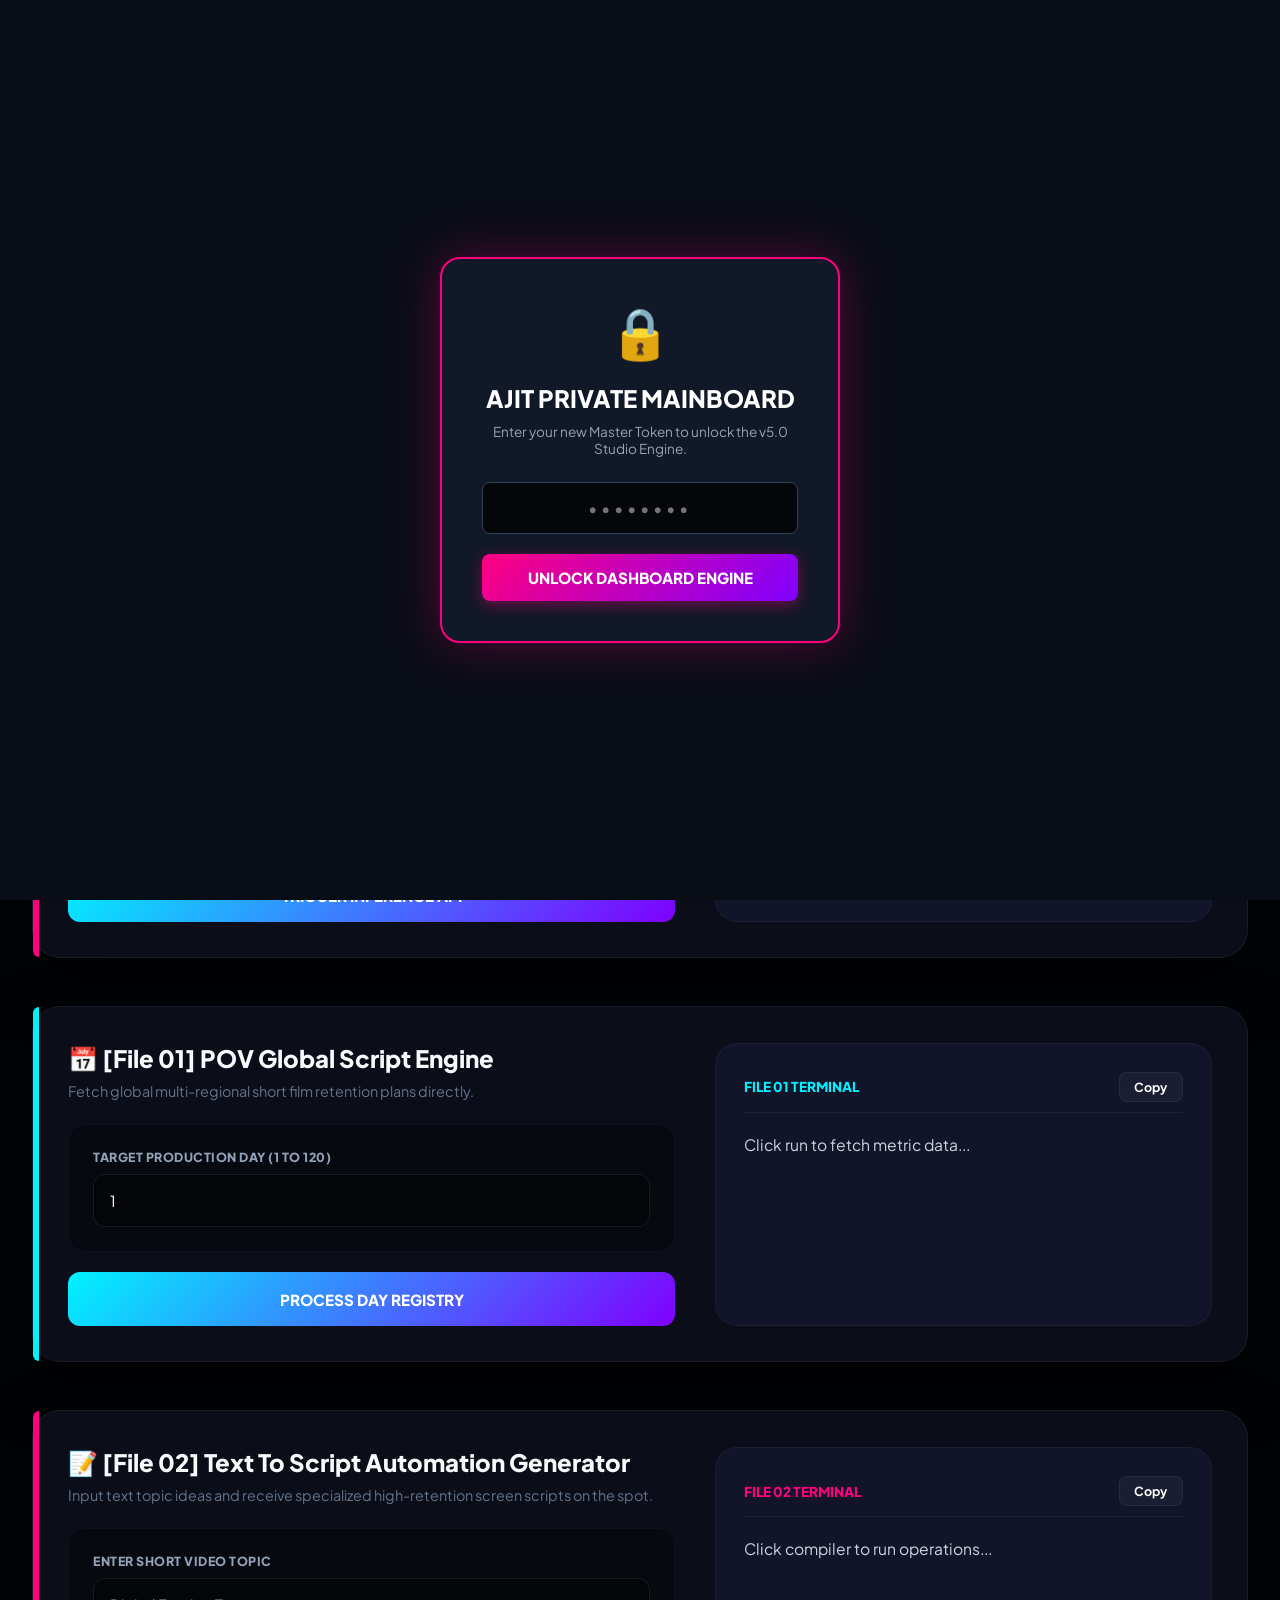
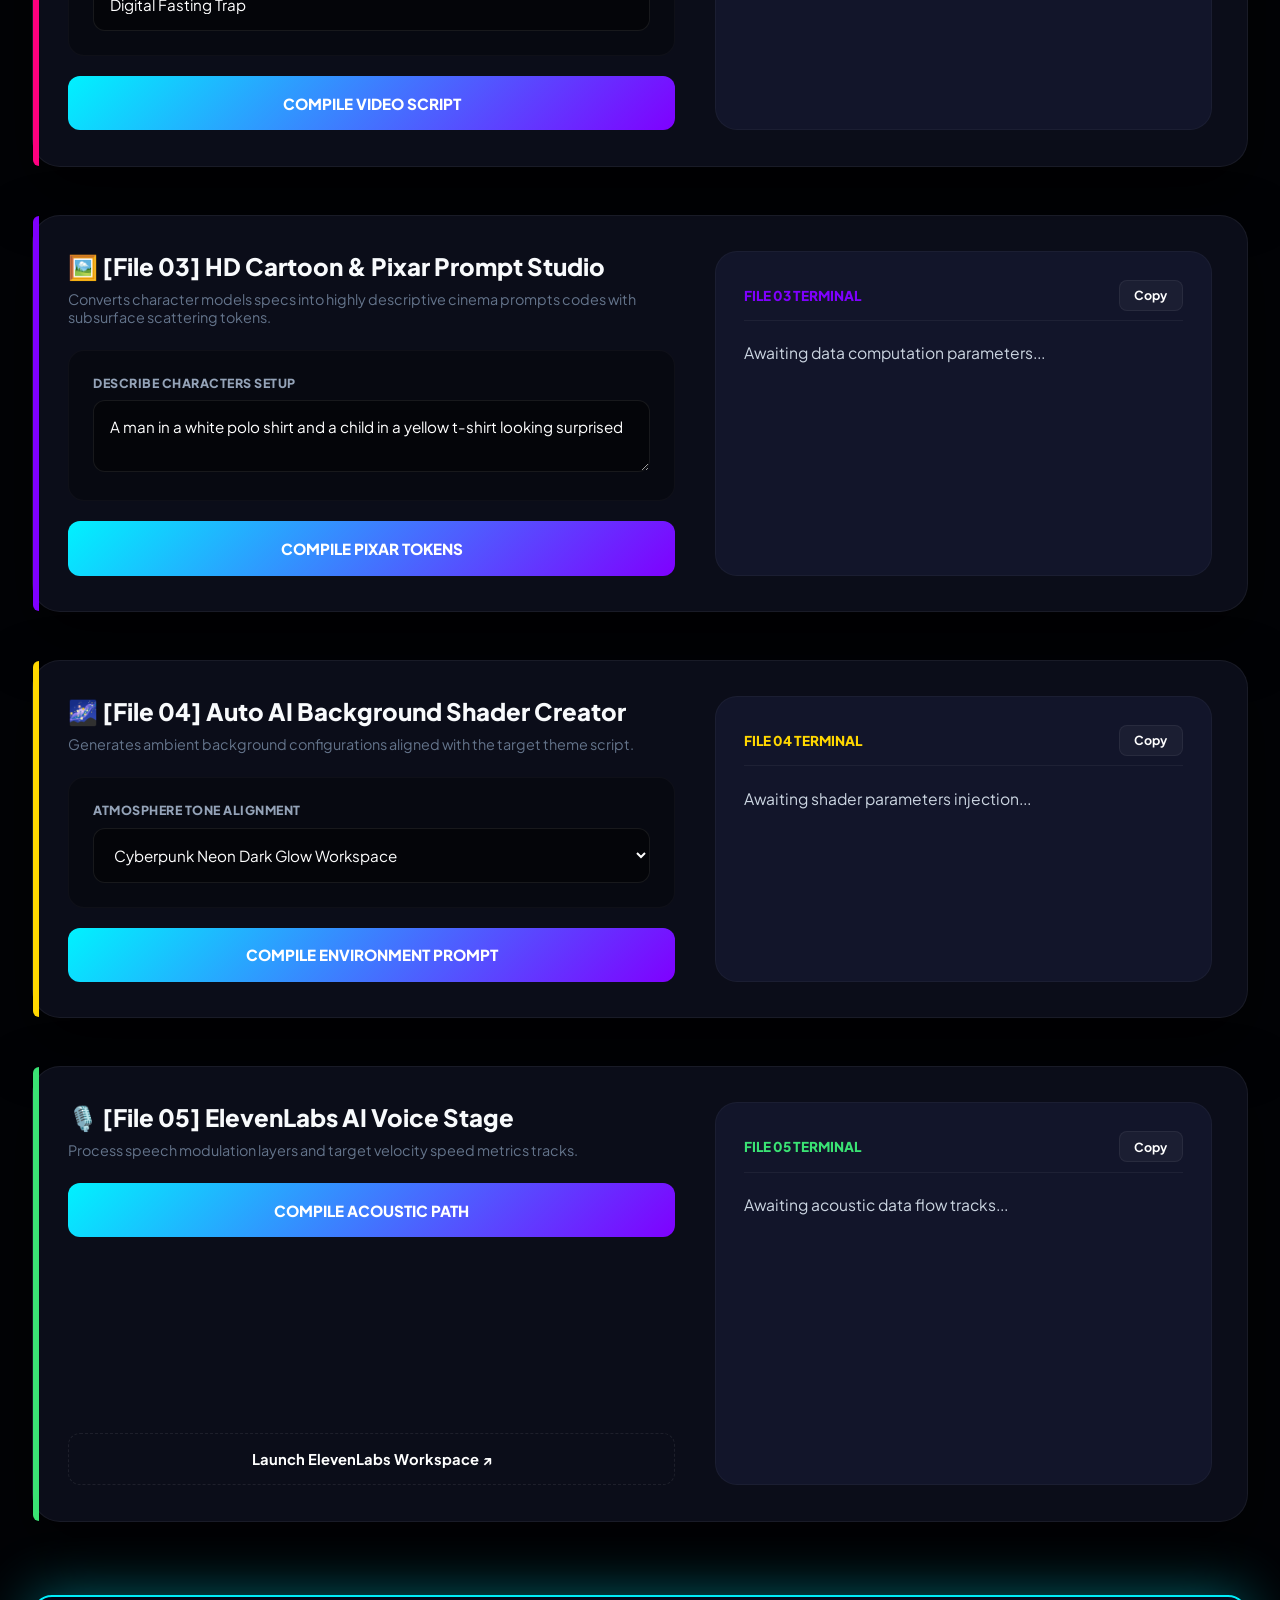
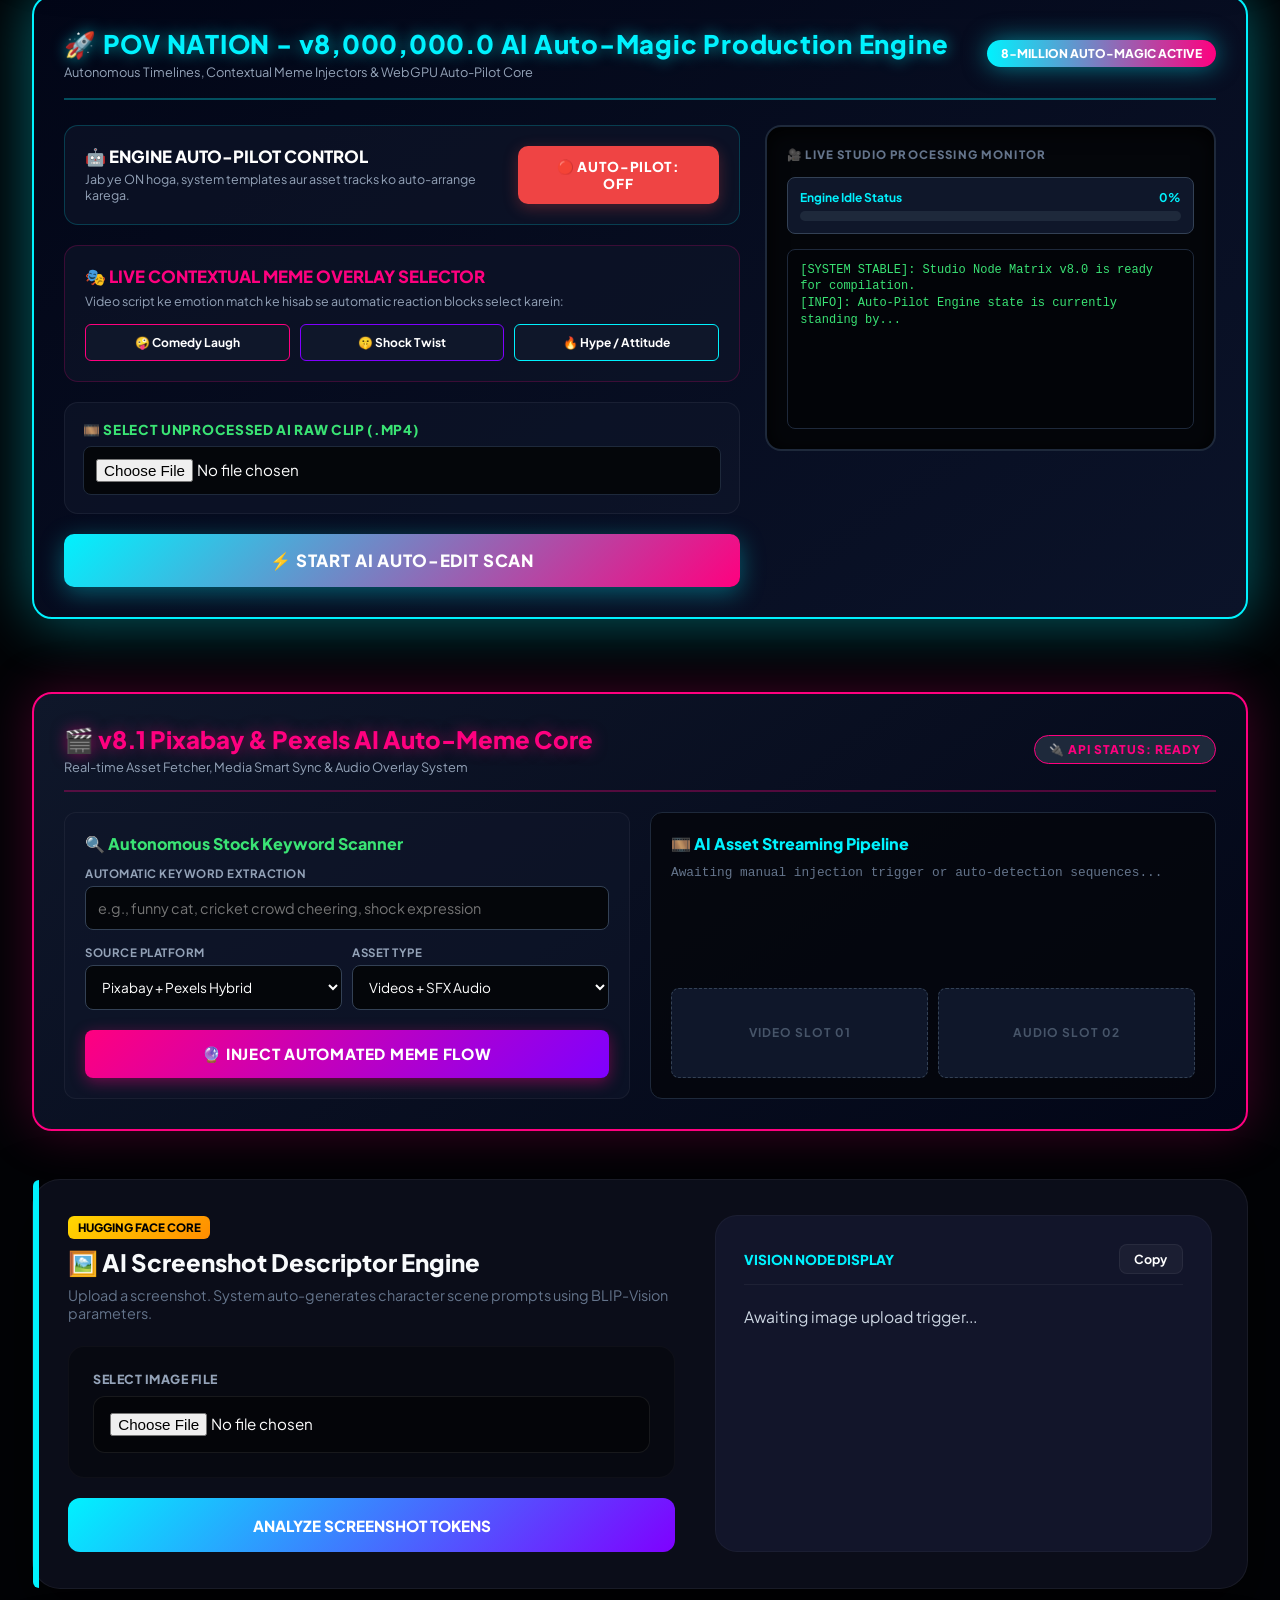
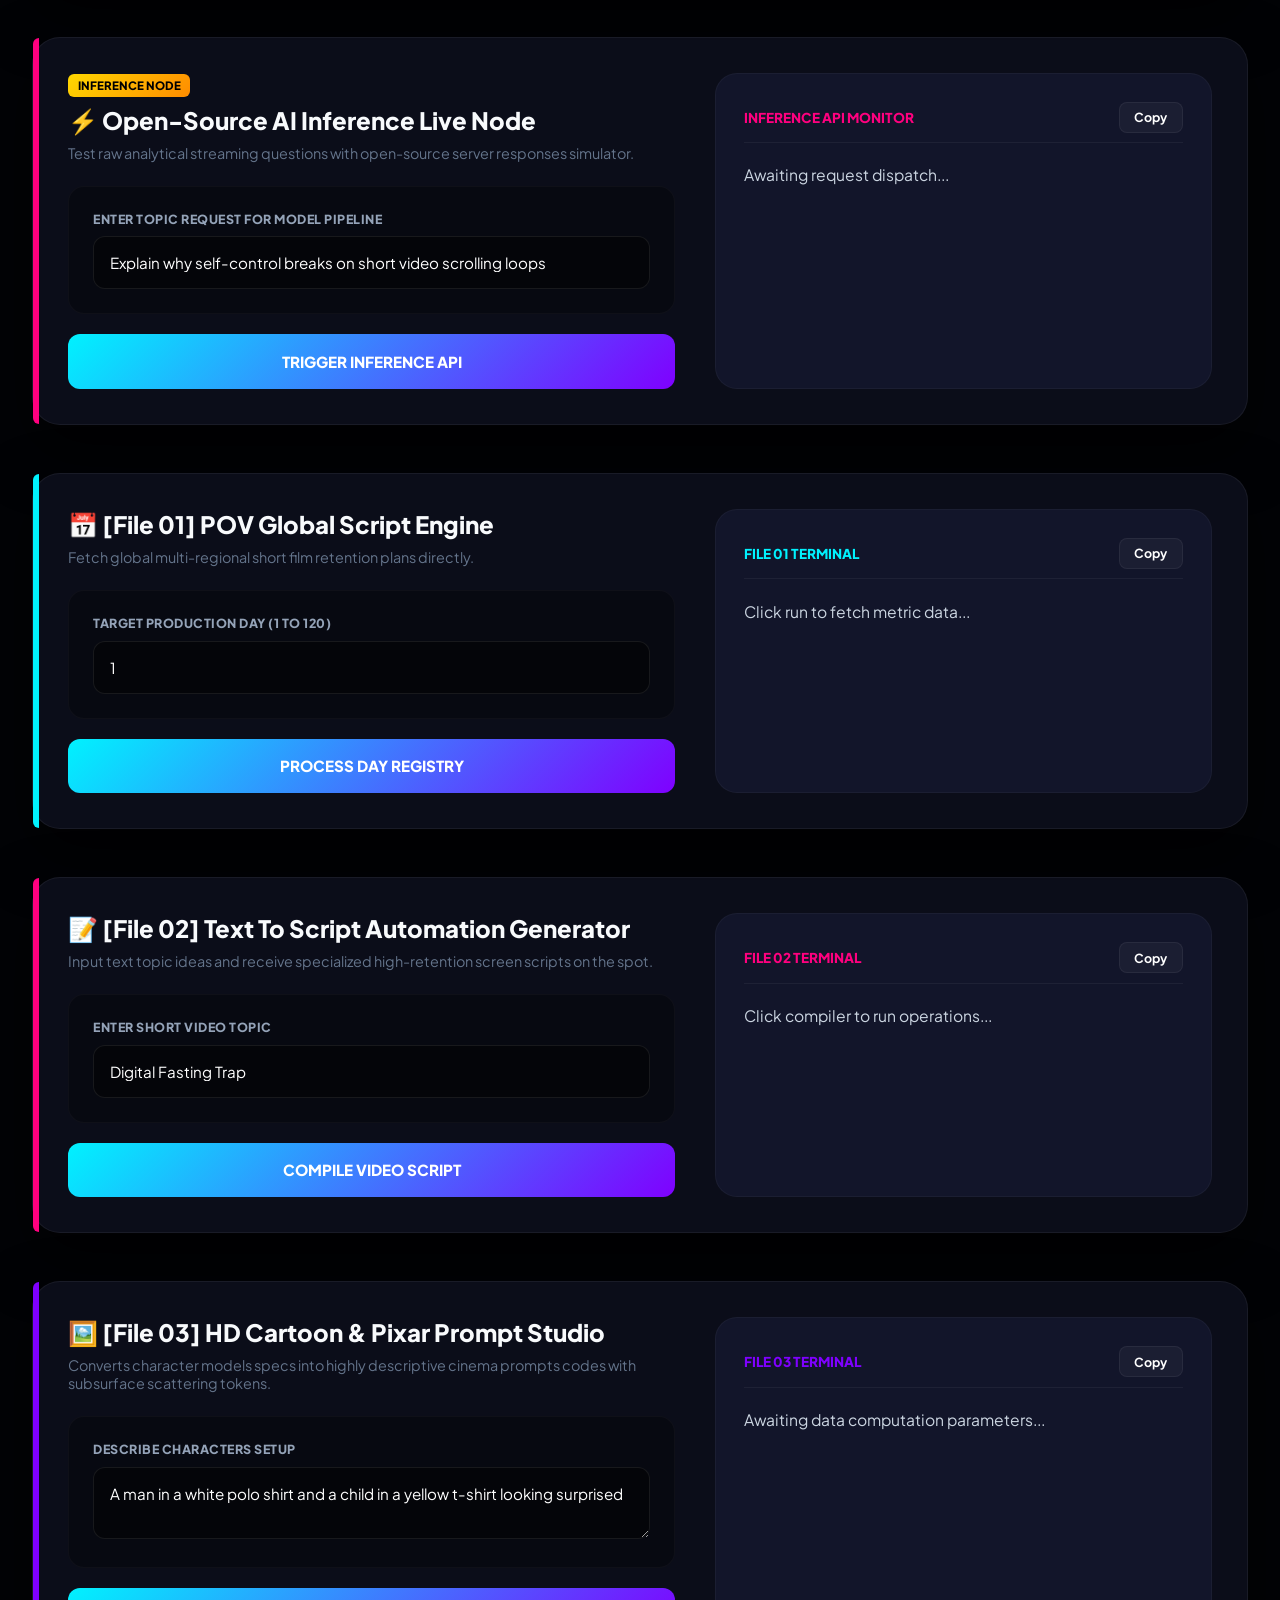
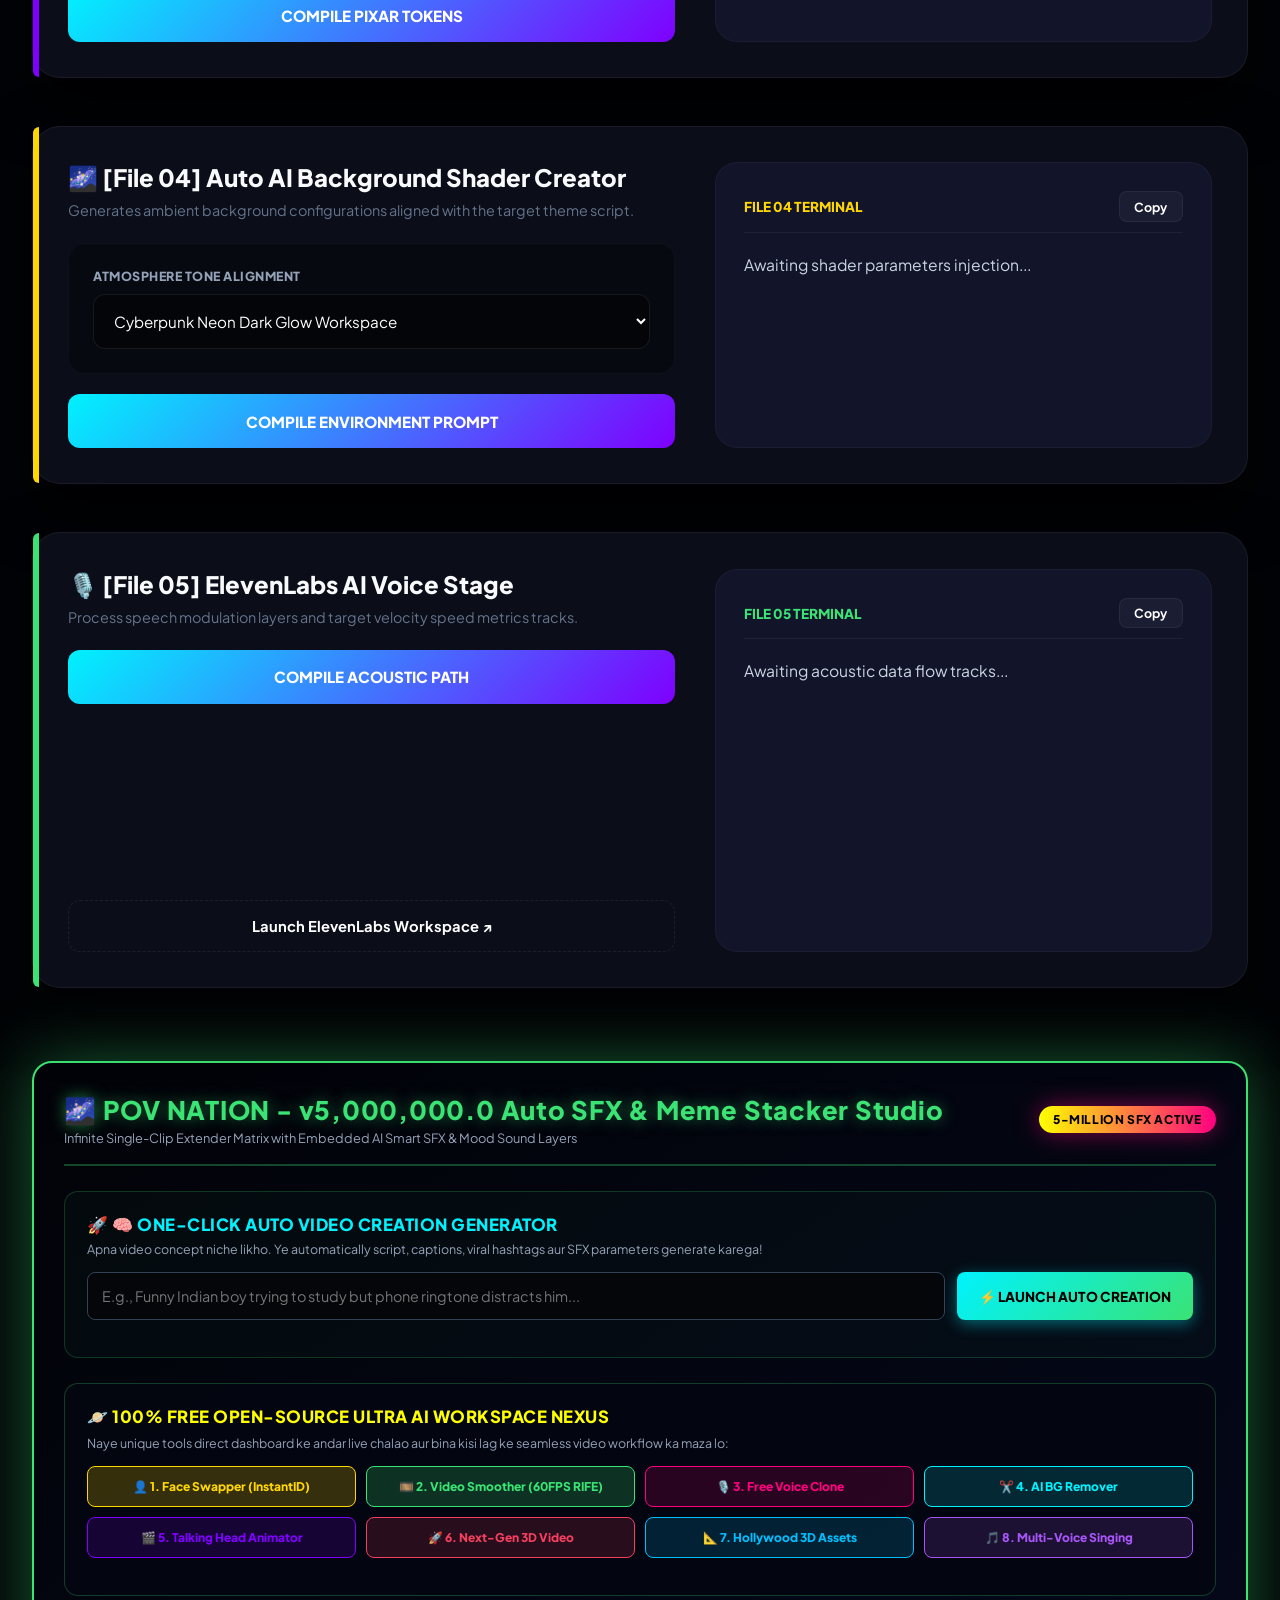
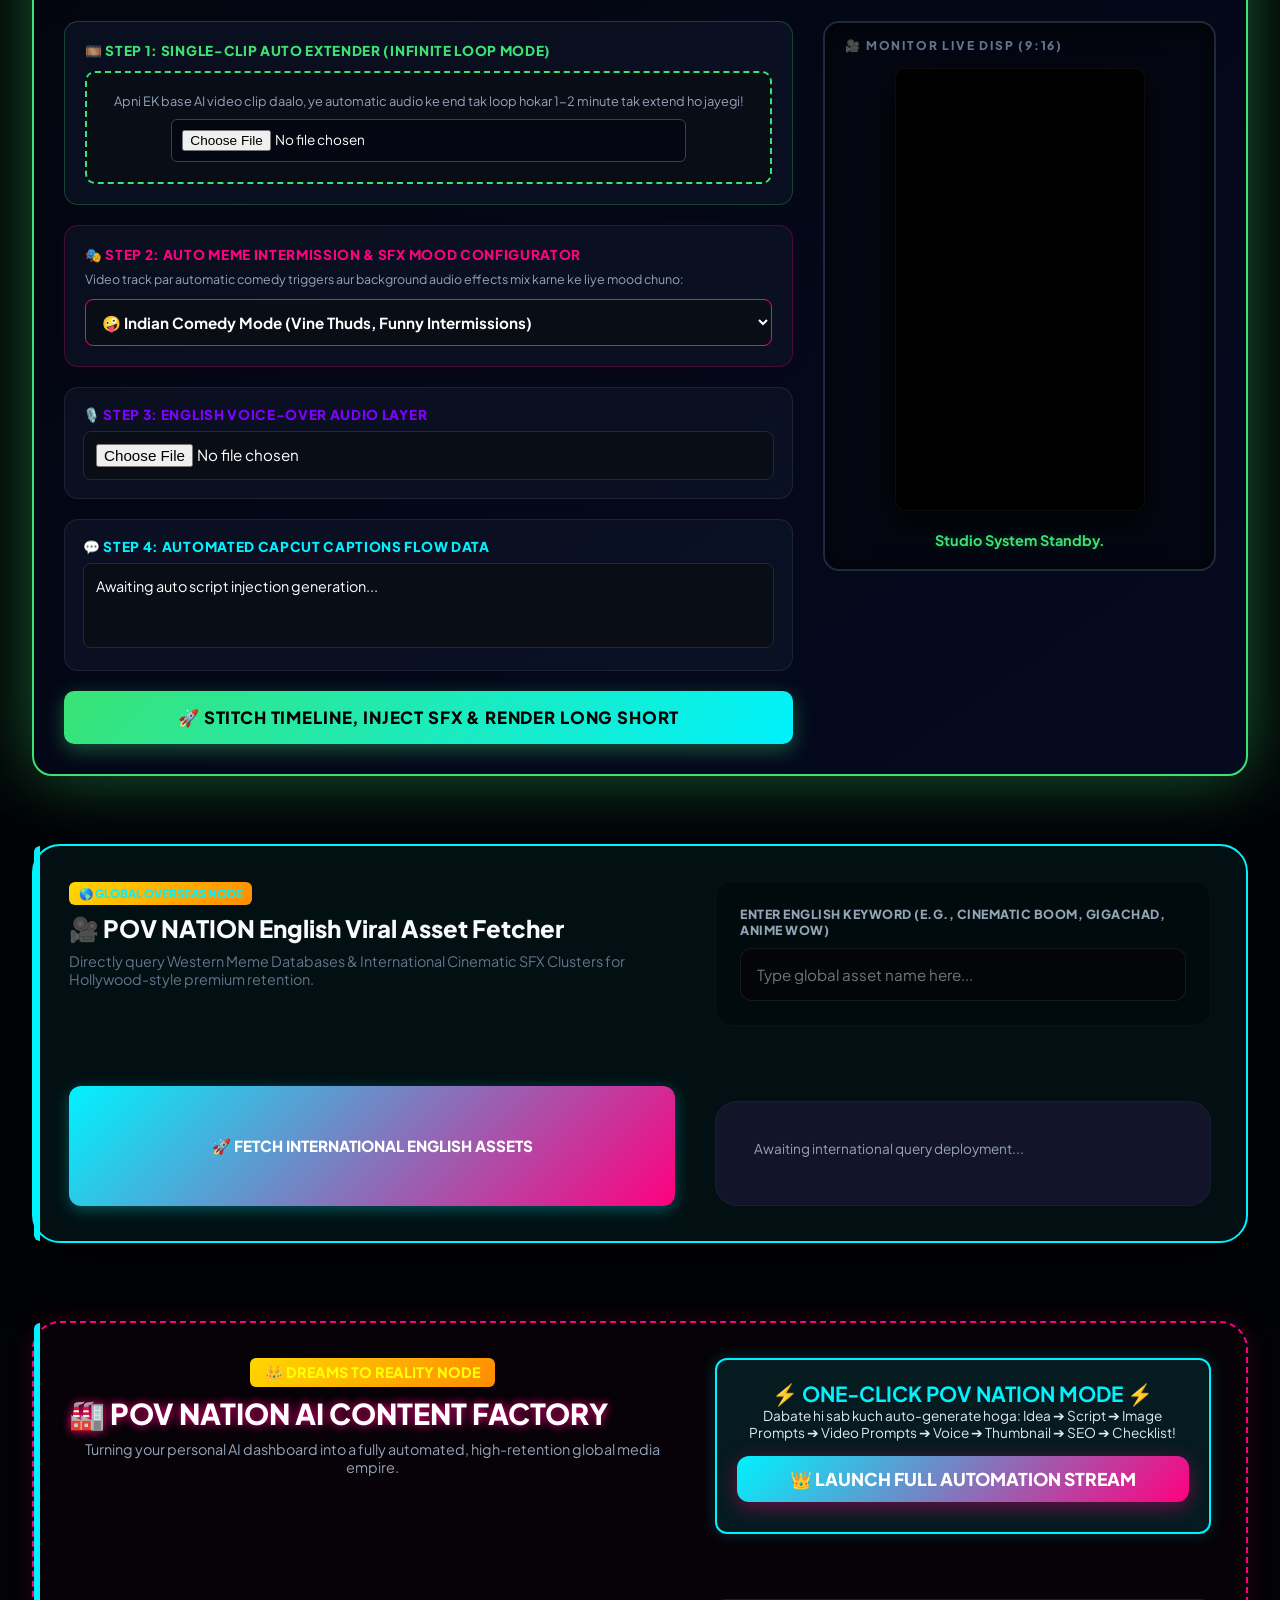
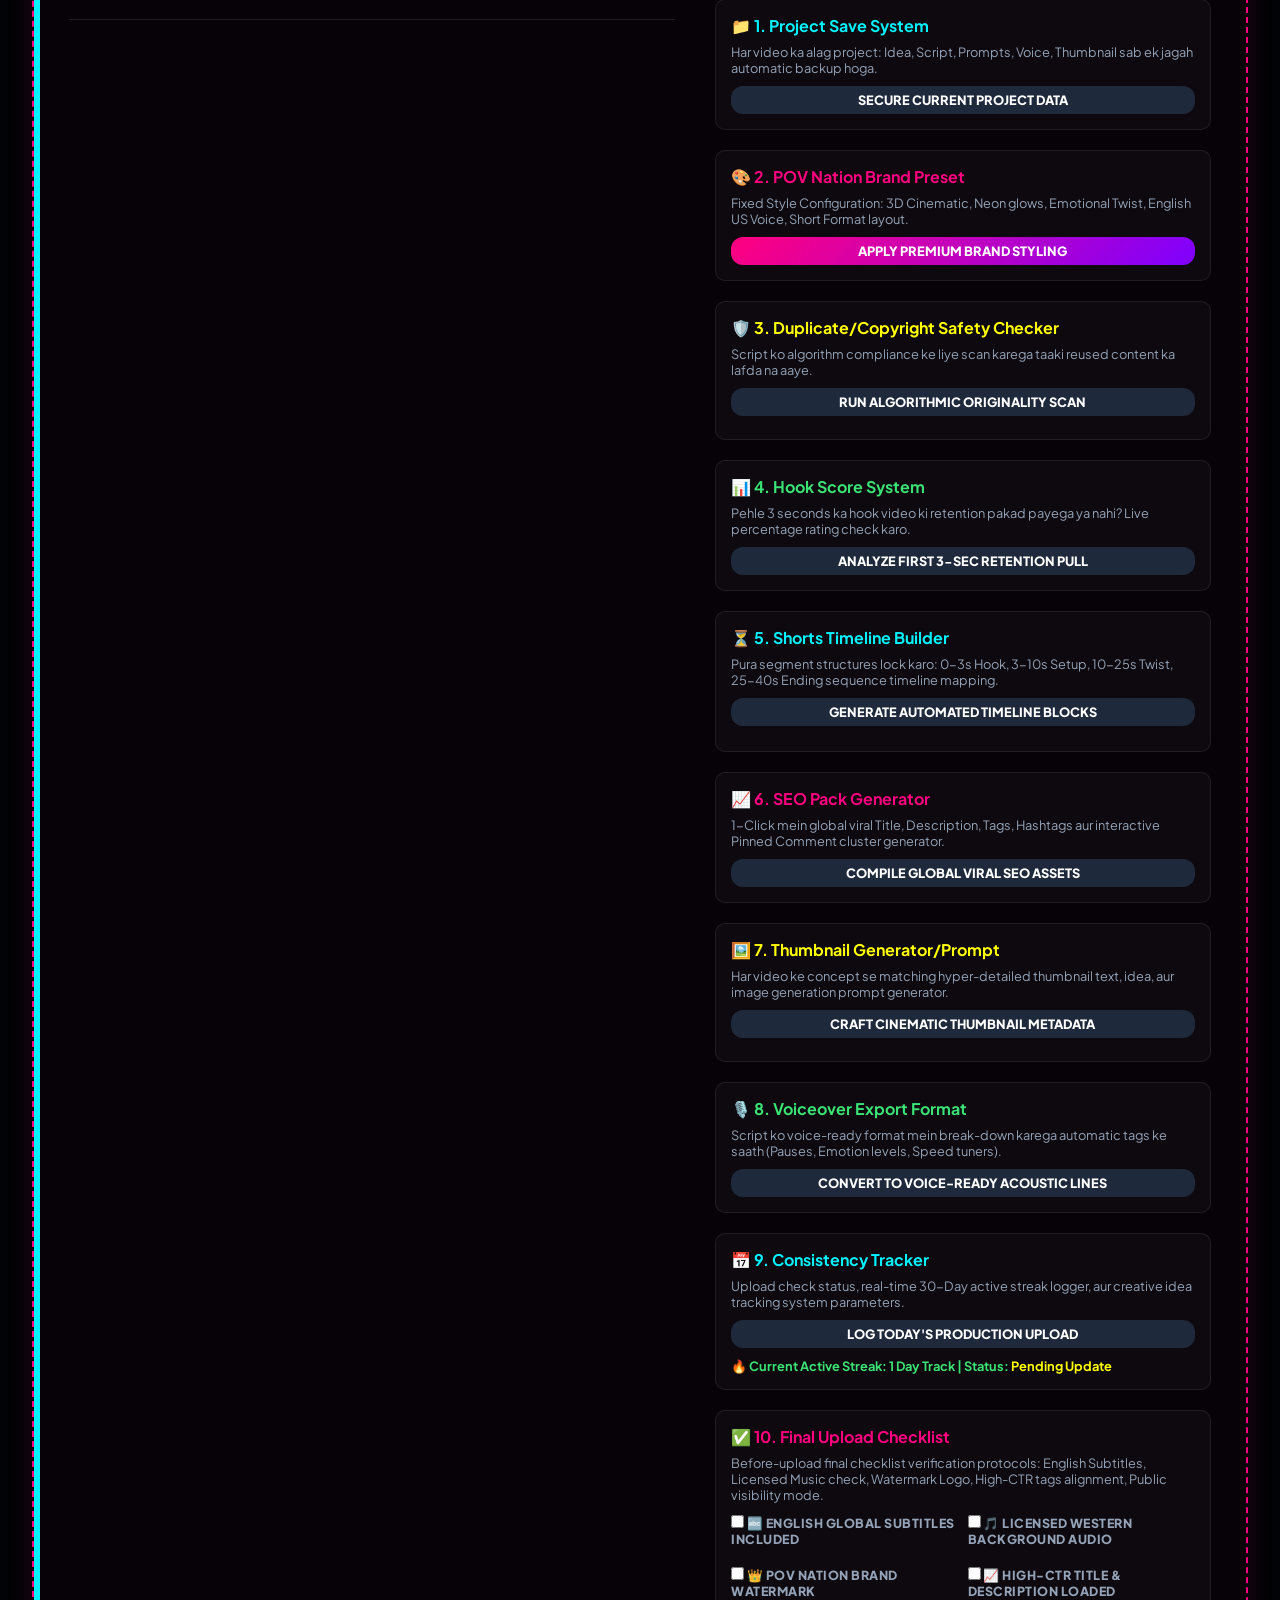
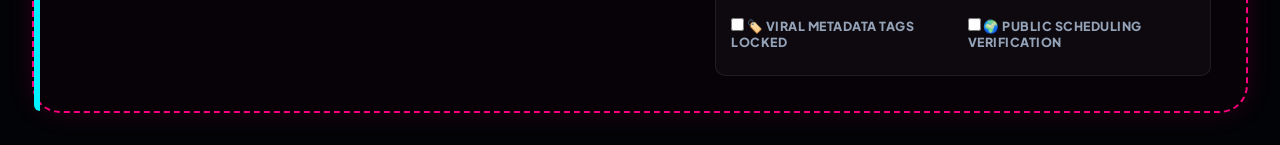
==== ai_dashboard.html @ 6a7fe92e "Update ai_dashboard.html" ====
<!DOCTYPE html>
<html lang="en">
<head>
    <meta charset="UTF-8">
    <meta name="viewport" content="width=device-width, initial-scale=1.0">
    <title>AJIT PRODUCTION KING v80000.0 - Secure Stream Grid</title>
    <link href="https://fonts.googleapis.com/css2?family=Plus+Jakarta+Sans:wght@400;500;600;700;800&display=swap" rel="stylesheet">
    <style>
        :root {
            --bg-master: #020306;
            --panel-bg: #0b0d19;
            --card-inner: #12152a;
            --neon-blue: #00f2fe;
            --neon-pink: #ff007f;
            --neon-purple: #7f00ff;
            --neon-gold: #ffd700;
            --neon-green: #3ae374;
            --text-light: #f8fafc;
            --text-dark: #64748b;
        }

        * { margin: 0; padding: 0; box-sizing: border-box; font-family: 'Plus Jakarta Sans', sans-serif; }
        body { background-color: var(--bg-master); color: var(--text-light); min-height: 100vh; display: flex; flex-direction: column; overflow-x: hidden; }

        /* 🔒 SECURE LOCK SCREEN GATEKEEPER OVERLAY */
        #studio-gatekeeper-lock {
            position: fixed; top: 0; left: 0; width: 100vw; height: 100vh;
            background: radial-gradient(circle at center, #0b0d19, #020306);
            z-index: 99999; display: flex; flex-direction: column; align-items: center; justify-content: center;
        }
        .lock-container {
            background: rgba(14, 17, 36, 0.7); border: 2px solid var(--neon-pink);
            padding: 3rem; border-radius: 28px; width: 90%; max-width: 450px;
            text-align: center; backdrop-filter: blur(20px); box-shadow: 0 0 50px rgba(255, 0, 127, 0.2);
        }
        .lock-icon { font-size: 3.5rem; margin-bottom: 1rem; animation: pulse 1.5s infinite alternate; }
        @keyframes pulse { from { transform: scale(1); opacity: 0.8; } to { transform: scale(1.08); opacity: 1; } }
        
        /* HEADER */
        .master-header { height: 80px; background-color: var(--panel-bg); border-bottom: 2px solid rgba(255,255,255,0.05); display: flex; align-items: center; justify-content: space-between; padding: 0 2rem; position: sticky; top: 0; z-index: 100; }
        .master-header h1 { font-size: 1.4rem; font-weight: 800; background: linear-gradient(135deg, #fff, var(--neon-blue)); -webkit-background-clip: text; -webkit-text-fill-color: transparent; }
        .live-status { font-size: 0.8rem; font-weight: 800; text-transform: uppercase; padding: 0.5rem 1rem; background: rgba(0, 242, 254, 0.1); border: 1px solid var(--neon-blue); border-radius: 20px; color: var(--neon-blue); }

        /* MAIN APPS LIST CONTAINER */
        .apps-grid-container { padding: 2rem; display: flex; flex-direction: column; gap: 3rem; max-width: 1400px; margin: 0 auto; width: 100%; }
        
        /* STANDALONE CARD STYLE */
        .independent-file-card { background-color: var(--panel-bg); border: 1px solid rgba(255,255,255,0.06); border-radius: 28px; padding: 2.2rem; box-shadow: 0 25px 60px rgba(0,0,0,0.6); display: grid; grid-template-columns: 1.1fr 0.9fr; gap: 2.5rem; position: relative; }
        .independent-file-card::before { content: ''; position: absolute; top: 0; left: 0; width: 6px; height: 100%; border-radius: 28px 0 0 28px; }
        
        /* COLOR CODING */
        .f-hf::before, .f-1::before, .f-6::before, .f-11::before, .f-16::before { background-color: var(--neon-blue); }
        .f-hf2::before, .f-2::before, .f-7::before, .f-12::before, .f-17::before { background-color: var(--neon-pink); }
        .f-3::before, .f-8::before, .f-13::before { background-color: var(--neon-purple); }
        .f-4::before, .f-9::before, .f-14::before { background-color: var(--neon-gold); }
        .f-5::before, .f-10::before, .f-15::before { background-color: var(--neon-green); }

        .app-title-block h2 { font-size: 1.5rem; font-weight: 800; margin-bottom: 0.5rem; display: flex; align-items: center; gap: 0.75rem; }
        .app-title-block p { color: #64748b; font-size: 0.9rem; margin-bottom: 1.5rem; }

        .input-box-wrapper { background: rgba(0,0,0,0.3); border: 1px solid rgba(255,255,255,0.03); border-radius: 16px; padding: 1.5rem; margin-bottom: 1.25rem; }
        label { display: block; font-size: 0.78rem; font-weight: 800; text-transform: uppercase; color: #94a3b8; margin-bottom: 0.6rem; letter-spacing: 0.5px; }
        input[type="text"], select, textarea, input[type="number"], input[type="file"], input[type="password"] { width: 100%; background-color: #040509; border: 1px solid rgba(255,255,255,0.08); border-radius: 12px; padding: 1rem; color: #fff; font-size: 0.95rem; }
        
        .action-btn-trigger { width: 100%; padding: 1.1rem; border: none; border-radius: 12px; color: white; font-weight: 800; font-size: 0.95rem; cursor: pointer; text-transform: uppercase; transition: all 0.2s; background: linear-gradient(135deg, var(--neon-blue), var(--neon-purple)); }
        .action-btn-trigger:hover { transform: translateY(-3px); box-shadow: 0 10px 25px rgba(0,242,254,0.3); }

        /* OUTPUT PANELS */
        .app-monitor-panel { background-color: var(--card-inner); border: 1px solid rgba(255,255,255,0.04); border-radius: 22px; padding: 1.75rem; display: flex; flex-direction: column; }
        .monitor-panel-head { display: flex; justify-content: space-between; align-items: center; margin-bottom: 1.2rem; padding-bottom: 0.6rem; border-bottom: 1px solid rgba(255,255,255,0.05); font-size: 0.85rem; font-weight: 800; text-transform: uppercase; }
        .display-screen-canvas { font-size: 0.98rem; line-height: 1.65; color: #cbd5e1; white-space: pre-wrap; flex: 1; overflow-y: auto; max-height: 280px; }
        
        .copy-btn-pill { background: rgba(255,255,255,0.04); border: 1px solid rgba(255,255,255,0.06); color: #fff; padding: 0.4rem 0.9rem; border-radius: 8px; font-size: 0.78rem; font-weight: 700; cursor: pointer; }
        .copy-btn-pill:hover { background: #fff; color: black; }
        .router-link-tag { display: inline-block; text-align: center; margin-top: 12.25rem; padding: 1rem; border: 1px dashed rgba(255,255,255,0.08); border-radius: 12px; color: #fff; text-decoration: none; font-size: 0.92rem; font-weight: 700; width: 100%; }
        .router-link-tag:hover { background: rgba(255,255,255,0.04); border-color: #fff; }
        .hf-badge { font-size: 0.72rem; font-weight: 800; background: linear-gradient(135deg, #ffd700, #ff8c00); color: #000; padding: 0.25rem 0.6rem; border-radius: 6px; text-transform: uppercase; display: inline-block; margin-bottom: 0.5rem; }
    </style>
</head>
<body>

    <!-- 🔒 LIVE LOCK FRAME (Ghar Ka Tala) v5.0 Master Password Active -->
<div id="studio-gatekeeper-lock" style="position: fixed; top: 0; left: 0; width: 100%; height: 100%; background: #090d16; z-index: 999999; display: flex; justify-content: center; align-items: center; font-family: 'Plus Jakarta Sans', sans-serif;">
    <div style="background: #111827; padding: 40px; border-radius: 20px; border: 2px solid #ff007f; box-shadow: 0 0 50px rgba(255, 0, 127, 0.3); text-align: center; max-width: 400px; width: 90%;">
        <div style="font-size: 50px; margin-bottom: 20px;">🔒</div>
        <h2 style="color: #fff; margin: 0 0 10px 0; font-size: 1.5rem; font-weight: 800;">AJIT PRIVATE MAINBOARD</h2>
        <p style="color: #94a3b8; font-size: 0.85rem; margin-bottom: 25px;">Enter your new Master Token to unlock the v5.0 Studio Engine.</p>
        
        <input type="password" id="gatekeeper-pass-field" placeholder="••••••••" style="width: 100%; background: #04060a; padding: 14px; border-radius: 8px; border: 1px solid #334155; color: #fff; text-align: center; font-size: 1.1rem; letter-spacing: 4px; margin-bottom: 20px; box-sizing: border-box;">
        
        <button onclick="verifyStudioPassword()" style="width: 100%; background: linear-gradient(135deg, #ff007f 0%, #7f00ff 100%); border: none; color: #fff; padding: 14px; border-radius: 8px; font-weight: 900; cursor: pointer; font-size: 0.95rem; box-shadow: 0 4px 15px rgba(255, 0, 127, 0.4);">UNLOCK DASHBOARD ENGINE</button>
        <p id="lock-error-msg" style="color: #ef4444; font-size: 0.85rem; margin-top: 15px; display: none; font-weight: bold;">❌ INVALID TOKEN! ACCESS DENIED.</p>
    </div>
</div>

<script>
function verifyStudioPassword() {
    const inputPass = document.getElementById('gatekeeper-pass-field').value;
    const errorMsg = document.getElementById('lock-error-msg');
    
    // Naya Easy Password set kar diya hai: AJIT2026
    if (inputPass === 'AJIT2026') {
        document.getElementById('studio-gatekeeper-lock').style.display = 'none';
        alert('🔓 ACCESS GRANTED! Welcome Back Ajit Bhai.');
    } else {
        errorMsg.style.display = 'block';
        setTimeout(() => { errorMsg.style.display = 'none'; }, 3000);
    }
}
</script>
<!-- 🔒 LIVE LOCK FRAME End -->
    </div>

    <!-- MAIN DASHBOARD SCREEN (WILL UNLOCK POST PASSWORD) -->
    <div class="master-header">
        <h1>AJIT COMPLETE INFINITY MATRIX - SECURE MODE</h1>
        <div class="live-status">● Protected Platform Operational Shield</div>
    </div>

    <div class="apps-grid-container">

        <!-- 🤗 HUGGING FACE FEATURE 1 -->
        <div class="independent-file-card f-hf">
            <div class="app-title-block">
                <div class="hf-badge">Hugging Face Core</div>
                <h2>🖼️ AI Screenshot Descriptor Engine</h2>
                <p>Upload a screenshot. System auto-generates character scene prompts using BLIP-Vision parameters.</p>
                <div class="input-box-wrapper">
                    <label>Select Image File</label>
                    <input type="file" id="hf-img-input" accept="image/*" onchange="previewImg()">
                </div>
                <button class="action-btn-trigger" onclick="runHfVision()">Analyze Screenshot Tokens</button>
            </div>
            <div class="app-monitor-panel">
                <div class="monitor-panel-head"><span style="color:var(--neon-blue);">Vision Node Display</span> <button class="copy-btn-pill" onclick="copyCanvas('hf-vision-canvas')">Copy</button></div>
                <pre class="display-screen-canvas" id="hf-vision-canvas">Awaiting image upload trigger...</pre>
            </div>
        </div>

        <!-- 🤗 HUGGING FACE FEATURE 2 -->
        <div class="independent-file-card f-hf2">
            <div class="app-title-block">
                <div class="hf-badge">Inference Node</div>
                <h2>⚡ Open-Source AI Inference Live Node</h2>
                <p>Test raw analytical streaming questions with open-source server responses simulator.</p>
                <div class="input-box-wrapper">
                    <label>Enter Topic Request for Model Pipeline</label>
                    <input type="text" id="hf-api-field" value="Explain why self-control breaks on short video scrolling loops">
                </div>
                <button class="action-btn-trigger" onclick="runHfInference()">Trigger Inference API</button>
            </div>
            <div class="app-monitor-panel">
                <div class="monitor-panel-head"><span style="color:var(--neon-pink);">Inference API Monitor</span> <button class="copy-btn-pill" onclick="copyCanvas('hf-api-canvas')">Copy</button></div>
                <pre class="display-screen-canvas" id="hf-api-canvas">Awaiting request dispatch...</pre>
            </div>
        </div>

        <!-- FILE 1 -->
        <div class="independent-file-card f-1">
            <div class="app-title-block">
                <h2>📅 [File 01] POV Global Script Engine</h2>
                <p>Fetch global multi-regional short film retention plans directly.</p>
                <div class="input-box-wrapper">
                    <label>Target Production Day (1 to 120)</label>
                    <input type="number" id="f1-input" value="1">
                </div>
                <button class="action-btn-trigger" onclick="runEngine1()">Process Day Registry</button>
            </div>
            <div class="app-monitor-panel">
                <div class="monitor-panel-head"><span style="color:var(--neon-blue);">File 01 Terminal</span> <button class="copy-btn-pill" onclick="copyCanvas('f1-canvas')">Copy</button></div>
                <pre class="display-screen-canvas" id="f1-canvas">Click run to fetch metric data...</pre>
            </div>
        </div>

        <!-- FILE 2 -->
        <div class="independent-file-card f-2">
            <div class="app-title-block">
                <h2>📝 [File 02] Text To Script Automation Generator</h2>
                <p>Input text topic ideas and receive specialized high-retention screen scripts on the spot.</p>
                <div class="input-box-wrapper">
                    <label>Enter Short Video Topic</label>
                    <input type="text" id="f2-input" value="Digital Fasting Trap">
                </div>
                <button class="action-btn-trigger" onclick="runEngine2()">Compile Video Script</button>
            </div>
            <div class="app-monitor-panel">
                <div class="monitor-panel-head"><span style="color:var(--neon-pink);">File 02 Terminal</span> <button class="copy-btn-pill" onclick="copyCanvas('f2-canvas')">Copy</button></div>
                <pre class="display-screen-canvas" id="f2-canvas">Click compiler to run operations...</pre>
            </div>
        </div>

        <!-- FILE 3 -->
        <div class="independent-file-card f-3">
            <div class="app-title-block">
                <h2>🖼️ [File 03] HD Cartoon & Pixar Prompt Studio</h2>
                <p>Converts character models specs into highly descriptive cinema prompts codes with subsurface scattering tokens.</p>
                <div class="input-box-wrapper">
                    <label>Describe Characters Setup</label>
                    <textarea id="f3-input" rows="2">A man in a white polo shirt and a child in a yellow t-shirt looking surprised</textarea>
                </div>
                <button class="action-btn-trigger" onclick="runEngine3()">Compile Pixar Tokens</button>
            </div>
            <div class="app-monitor-panel">
                <div class="monitor-panel-head"><span style="color:var(--neon-purple);">File 03 Terminal</span> <button class="copy-btn-pill" onclick="copyCanvas('f3-canvas')">Copy</button></div>
                <pre class="display-screen-canvas" id="f3-canvas">Awaiting data computation parameters...</pre>
            </div>
        </div>

        <!-- FILE 4 -->
        <div class="independent-file-card f-4">
            <div class="app-title-block">
                <h2>🌌 [File 04] Auto AI Background Shader Creator</h2>
                <p>Generates ambient background configurations aligned with the target theme script.</p>
                <div class="input-box-wrapper">
                    <label>Atmosphere Tone Alignment</label>
                    <select id="f4-input"><option value="neon">Cyberpunk Neon Dark Glow Workspace</option><option value="warm">Cozy Light Explainer Bed Setup</option></select>
                </div>
                <button class="action-btn-trigger" onclick="runEngine4()">Compile Environment Prompt</button>
            </div>
            <div class="app-monitor-panel">
                <div class="monitor-panel-head"><span style="color:var(--neon-gold);">File 04 Terminal</span> <button class="copy-btn-pill" onclick="copyCanvas('f4-canvas')">Copy</button></div>
                <pre class="display-screen-canvas" id="f4-canvas">Awaiting shader parameters injection...</pre>
            </div>
        </div>

        <!-- FILE 5 -->
        <div class="independent-file-card f-5">
            <div class="app-title-block">
                <h2>🎙️ [File 05] ElevenLabs AI Voice Stage</h2>
                <p>Process speech modulation layers and target velocity speed metrics tracks.</p>
                <button class="action-btn-trigger" onclick="runEngine5()">Compile Acoustic Path</button>
                <a href="https://elevenlabs.io/" target="_blank" class="router-link-tag">Launch ElevenLabs Workspace ↗</a>
            </div>
            <div class="app-monitor-panel">
                <div class="monitor-panel-head"><span style="color:var(--neon-green);">File 05 Terminal</span> <button class="copy-btn-pill" onclick="copyCanvas('f5-canvas')">Copy</button></div>
                <pre class="display-screen-canvas" id="f5-canvas">Awaiting acoustic data flow tracks...</pre>
            </div>
        </div>

        <!-- [File 06] Ultimate v8,000,000.0 AI Auto-Magic Engine Start -->
<div class="matrix-card" style="margin-top: 25px; padding: 30px; background: linear-gradient(145deg, #020617 0%, #0b1329 100%); border: 2px solid #00f2fe; border-radius: 20px; box-shadow: 0 0 60px rgba(0, 242, 254, 0.4); color: #fff; font-family: 'Plus Jakarta Sans', sans-serif;">
    
    <!-- Header -->
    <div style="display: flex; justify-content: space-between; align-items: center; border-bottom: 2px solid rgba(0, 242, 254, 0.3); padding-bottom: 18px; margin-bottom: 25px;">
        <div>
            <h3 style="margin:0; color: #00f2fe; font-size: 1.6rem; font-weight: 800; text-shadow: 0 0 15px rgba(0, 242, 254, 0.6); letter-spacing: 0.03em;">🚀 POV NATION - v8,000,000.0 AI Auto-Magic Production Engine</h3>
            <p style="margin: 4px 0 0 0; font-size: 0.8rem; color: #94a3b8;">Autonomous Timelines, Contextual Meme Injectors & WebGPU Auto-Pilot Core</p>
        </div>
        <span style="background: linear-gradient(90deg, #00f2fe, #ff007f); color: #fff; font-size: 0.75rem; font-weight: 900; padding: 6px 14px; border-radius: 30px; box-shadow: 0 0 25px rgba(0, 242, 254, 0.5);">8-MILLION AUTO-MAGIC ACTIVE</span>
    </div>

    <!-- MAIN INTERACTIVE HUB -->
    <div style="display: grid; grid-template-columns: 1.2fr 0.8fr; gap: 25px;">
        
        <!-- Left Side: Control Board -->
        <div style="display: flex; flex-direction: column; gap: 20px;">
            
            <!-- Auto-Pilot Toggle Switch Component -->
            <div style="background: rgba(15, 23, 42, 0.6); padding: 20px; border-radius: 14px; border: 1px solid rgba(0, 242, 254, 0.2); display: flex; justify-content: space-between; align-items: center;">
                <div>
                    <h4 style="margin:0; color: #fff; font-size: 1.05rem; font-weight: 800;">🤖 ENGINE AUTO-PILOT CONTROL</h4>
                    <p style="margin:4px 0 0 0; font-size: 0.78rem; color: #94a3b8;">Jab ye ON hoga, system templates aur asset tracks ko auto-arrange karega.</p>
                </div>
                <button id="autoPilotMasterBtn" onclick="toggleEngineAutoPilot()" style="background: #ef4444; color: #fff; border: none; padding: 12px 24px; border-radius: 10px; font-weight: 900; cursor: pointer; transition: 0.3s; font-size: 0.85rem; letter-spacing: 0.05em; box-shadow: 0 4px 15px rgba(239, 68, 68, 0.3);">
                    🔴 AUTO-PILOT: OFF
                </button>
            </div>

            <!-- Meme Trigger Command Center -->
            <div style="background: rgba(15, 23, 42, 0.6); padding: 20px; border-radius: 14px; border: 1px solid rgba(255, 0, 127, 0.2);">
                <h4 style="margin:0 0 6px 0; color: #ff007f; font-size: 1.05rem; font-weight: 800;">🎭 LIVE CONTEXTUAL MEME OVERLAY SELECTOR</h4>
                <p style="margin:0 0 15px 0; font-size: 0.78rem; color: #94a3b8;">Video script ke emotion match ke hisab se automatic reaction blocks select karein:</p>
                <div style="display: grid; grid-template-columns: repeat(3, 1fr); gap: 10px;">
                    <button onclick="injectMemeReaction('Funny Indian Laugh Cat')" style="background: #0f172a; border: 1px solid #ff007f; color: #fff; padding: 10px; border-radius: 6px; font-size: 0.75rem; font-weight: 700; cursor: pointer;">🤪 Comedy Laugh</button>
                    <button onclick="injectMemeReaction('Dramatic Suspense Vine Thud')" style="background: #0f172a; border: 1px solid #7f00ff; color: #fff; padding: 10px; border-radius: 6px; font-size: 0.75rem; font-weight: 700; cursor: pointer;">🤫 Shock Twist</button>
                    <button onclick="injectMemeReaction('Sigma Male Akshay Kumar Grind')" style="background: #0f172a; border: 1px solid #00f2fe; color: #fff; padding: 10px; border-radius: 6px; font-size: 0.75rem; font-weight: 700; cursor: pointer;">🔥 Hype / Attitude</button>
                </div>
            </div>

            <!-- Base Tracking Files Input -->
            <div style="background: rgba(15, 23, 42, 0.6); padding: 18px; border-radius: 14px; border: 1px solid rgba(255, 255, 255, 0.06);">
                <label style="display:block; font-size: 0.85rem; color: #3ae374; margin-bottom: 8px; font-weight: 800; letter-spacing: 0.05em;">🎞️ SELECT UNPROCESSED AI RAW CLIP (.MP4)</label>
                <input type="file" id="v8VideoAsset" accept="video/mp4" style="width:100%; background: #04060a; padding: 12px; border-radius: 8px; border: 1px solid #1e293b; color: #fff; cursor: pointer;">
            </div>

            <!-- Rendering Action Stations -->
            <div style="display: flex; flex-direction: column; gap: 12px;">
                <button onclick="launchAdvancedAiScanEngine()" style="background: linear-gradient(135deg, #00f2fe 0%, #ff007f 100%); border:none; color:#fff; padding: 16px; border-radius: 10px; font-weight: 900; cursor:pointer; font-size: 1.05rem; letter-spacing: 0.05em; transition: 0.3s; box-shadow: 0 6px 25px rgba(0, 242, 254, 0.35);">
                    ⚡ START AI AUTO-EDIT SCAN
                </button>
            </div>
        </div>

        <!-- Right Side: Live Monitor, Progress Bars & Dynamic Timestamps Logs -->
        <div style="display: flex; flex-direction: column; gap: 20px;">
            <div style="background: #04060a; border: 2px solid #1e293b; border-radius: 16px; padding: 20px; box-shadow: inset 0 4px 20px rgba(0,0,0,0.9);">
                <span style="font-size: 0.72rem; color: #64748b; font-weight: 800; display:block; letter-spacing: 0.1em; margin-bottom: 15px;">🎥 LIVE STUDIO PROCESSING MONITOR</span>
                
                <!-- Dynamic Processing Bar Structure -->
                <div style="background: #0f172a; border: 1px solid #334155; padding: 12px; border-radius: 8px; margin-bottom: 15px;">
                    <div style="display:flex; justify-content:space-between; font-size:0.75rem; font-weight:bold; color:#00f2fe; margin-bottom:6px;">
                        <span id="v8ProgressLabel">Engine Idle Status</span>
                        <span id="v8PercentLabel">0%</span>
                    </div>
                    <div style="width:100%; background:#1e293b; height:10px; border-radius:30px; overflow:hidden;">
                        <div id="v8ProgressBarFill" style="width: 0%; height:100%; background: linear-gradient(90deg, #00f2fe, #ff007f); transition: width 0.1s linear;"></div>
                    </div>
                </div>

                <!-- Hard-coded Terminal Logs Window -->
                <div style="background: #020408; border: 1px solid #1e293b; border-radius: 8px; padding: 12px; height: 180px; overflow-y: auto; font-family: 'Courier New', monospace; font-size: 0.75rem; color: #3ae374; line-height: 1.4;" id="v8LiveTerminalLogs">
                    [SYSTEM STABLE]: Studio Node Matrix v8.0 is ready for compilation.<br>
                    [INFO]: Auto-Pilot Engine state is currently standing by...
                </div>
            </div>
        </div>

    </div>
</div>
<!-- [File 06] Ultimate v8,000,000.0 AI Auto-Magic Engine End -->

<!-- [File 07] v8.1 Pixabay/Pexels Auto-Meme Interface Core Start -->
<div class="matrix-card" style="margin-top: 25px; padding: 30px; background: linear-gradient(145deg, #0f172a 0%, #020617 100%); border: 2px solid #ff007f; border-radius: 20px; box-shadow: 0 0 50px rgba(255, 0, 127, 0.25); color: #fff; font-family: 'Plus Jakarta Sans', sans-serif;">
    
    <!-- Header -->
    <div style="display: flex; justify-content: space-between; align-items: center; border-bottom: 2px solid rgba(255, 0, 127, 0.3); padding-bottom: 15px; margin-bottom: 20px;">
        <div>
            <h3 style="margin:0; color: #ff007f; font-size: 1.5rem; font-weight: 800; text-shadow: 0 0 15px rgba(255, 0, 127, 0.5);">🎬 v8.1 Pixabay & Pexels AI Auto-Meme Core</h3>
            <p style="margin: 4px 0 0 0; font-size: 0.8rem; color: #94a3b8;">Real-time Asset Fetcher, Media Smart Sync & Audio Overlay System</p>
        </div>
        <span style="background: #1e293b; border: 1px solid #ff007f; color: #ff007f; font-size: 0.75rem; font-weight: 900; padding: 6px 14px; border-radius: 30px; letter-spacing: 1px;" id="apiStatusBadge">🔌 API STATUS: READY</span>
    </div>

    <!-- Main Workspace Grid -->
    <div style="display: grid; grid-template-columns: 1fr 1fr; gap: 20px;">
        
        <!-- Left Side: Fetch Settings -->
        <div style="background: rgba(15, 23, 42, 0.6); padding: 20px; border-radius: 12px; border: 1px solid rgba(255, 255, 255, 0.05);">
            <h4 style="margin: 0 0 12px 0; color: #3ae374; font-size: 1rem; font-weight: 800;">🔍 Autonomous Stock Keyword Scanner</h4>
            
            <div style="margin-bottom: 15px;">
                <label style="display:block; font-size:0.72rem; color:#94a3b8; margin-bottom:5px; font-weight: bold;">AUTOMATIC KEYWORD EXTRACTION</label>
                <input type="text" id="memeKeywordInput" placeholder="e.g., funny cat, cricket crowd cheering, shock expression" style="width:100%; background:#04060a; padding:12px; border:1px solid #334155; border-radius:8px; color:#fff; box-sizing: border-box; font-size: 0.9rem;">
            </div>

            <div style="display: flex; gap: 10px; margin-bottom: 20px;">
                <div style="flex:1;">
                    <label style="display:block; font-size:0.72rem; color:#94a3b8; margin-bottom:5px; font-weight: bold;">SOURCE PLATFORM</label>
                    <select id="assetSource" style="width:100%; background:#04060a; padding:12px; border:1px solid #334155; border-radius:8px; color:#fff; font-size: 0.85rem;">
                        <option value="both">Pixabay + Pexels Hybrid</option>
                        <option value="pixabay">Pixabay API Only</option>
                        <option value="pexels">Pexels API Only</option>
                    </select>
                </div>
                <div style="flex:1;">
                    <label style="display:block; font-size:0.72rem; color:#94a3b8; margin-bottom:5px; font-weight: bold;">ASSET TYPE</label>
                    <select id="assetType" style="width:100%; background:#04060a; padding:12px; border:1px solid #334155; border-radius:8px; color:#fff; font-size: 0.85rem;">
                        <option value="all">Videos + SFX Audio</option>
                        <option value="video">Funny Video Clips Only</option>
                        <option value="audio">Meme Sound Effects</option>
                    </select>
                </div>
            </div>

            <button onclick="triggerAiAssetFetch()" style="width:100%; background:linear-gradient(135deg, #ff007f 0%, #7f00ff 100%); border:none; color:#fff; padding:14px; border-radius:8px; font-weight:900; cursor:pointer; font-size: 0.95rem; box-shadow:0 4px 15px rgba(255, 0, 127, 0.4); letter-spacing: 0.05em; transition: 0.2s;">
                🔮 INJECT AUTOMATED MEME FLOW
            </button>
        </div>

        <!-- Right Side: Live Gallery Stream -->
        <div style="background: rgba(4, 6, 10, 0.8); padding: 20px; border-radius: 12px; border: 1px solid #1e293b; display:flex; flex-direction:column; justify-content:space-between;">
            <div>
                <h4 style="margin: 0 0 10px 0; color: #00f2fe; font-size: 1rem; font-weight: 800;">🎞️ AI Asset Streaming Pipeline</h4>
                <div id="memeGalleryStatus" style="color: #64748b; font-size: 0.8rem; font-family: monospace; line-height: 1.4;">Awaiting manual injection trigger or auto-detection sequences...</div>
            </div>

            <!-- Simulated Video/Audio Blocks -->
            <div style="display:grid; grid-template-columns: repeat(2, 1fr); gap: 10px; margin-top: 15px;" id="memeGridContainer">
                <div style="background:#0f172a; border:1px dashed #334155; border-radius:8px; height:90px; display:flex; justify-content:center; align-items:center; color:#475569; font-size:0.75rem; font-weight:bold; letter-spacing: 1px;">VIDEO SLOT 01</div>
                <div style="background:#0f172a; border:1px dashed #334155; border-radius:8px; height:90px; display:flex; justify-content:center; align-items:center; color:#475569; font-size:0.75rem; font-weight:bold; letter-spacing: 1px;">AUDIO SLOT 02</div>
            </div>
        </div>

    </div>
</div>
<!-- [File 07] v8.1 Pixabay/Pexels Auto-Meme Interface Core End -->
<!-- 🤗 HUGGING FACE FEATURE 1 -->
        <div class="independent-file-card f-hf">
            <div class="app-title-block">
                <div class="hf-badge">Hugging Face Core</div>
                <h2>🖼️ AI Screenshot Descriptor Engine</h2>
                <p>Upload a screenshot. System auto-generates character scene prompts using BLIP-Vision parameters.</p>
                <div class="input-box-wrapper">
                    <label>Select Image File</label>
                    <input type="file" id="hf-img-input" accept="image/*" onchange="previewImg()">
                </div>
                <button class="action-btn-trigger" onclick="runHfVision()">Analyze Screenshot Tokens</button>
            </div>
            <div class="app-monitor-panel">
                <div class="monitor-panel-head"><span style="color:var(--neon-blue);">Vision Node Display</span> <button class="copy-btn-pill" onclick="copyCanvas('hf-vision-canvas')">Copy</button></div>
                <pre class="display-screen-canvas" id="hf-vision-canvas">Awaiting image upload trigger...</pre>
            </div>
        </div>

        <!-- 🤗 HUGGING FACE FEATURE 2 -->
        <div class="independent-file-card f-hf2">
            <div class="app-title-block">
                <div class="hf-badge">Inference Node</div>
                <h2>⚡ Open-Source AI Inference Live Node</h2>
                <p>Test raw analytical streaming questions with open-source server responses simulator.</p>
                <div class="input-box-wrapper">
                    <label>Enter Topic Request for Model Pipeline</label>
                    <input type="text" id="hf-api-field" value="Explain why self-control breaks on short video scrolling loops">
                </div>
                <button class="action-btn-trigger" onclick="runHfInference()">Trigger Inference API</button>
            </div>
            <div class="app-monitor-panel">
                <div class="monitor-panel-head"><span style="color:var(--neon-pink);">Inference API Monitor</span> <button class="copy-btn-pill" onclick="copyCanvas('hf-api-canvas')">Copy</button></div>
                <pre class="display-screen-canvas" id="hf-api-canvas">Awaiting request dispatch...</pre>
            </div>
        </div>

        <!-- FILE 1 -->
        <div class="independent-file-card f-1">
            <div class="app-title-block">
                <h2>📅 [File 01] POV Global Script Engine</h2>
                <p>Fetch global multi-regional short film retention plans directly.</p>
                <div class="input-box-wrapper">
                    <label>Target Production Day (1 to 120)</label>
                    <input type="number" id="f1-input" value="1">
                </div>
                <button class="action-btn-trigger" onclick="runEngine1()">Process Day Registry</button>
            </div>
            <div class="app-monitor-panel">
                <div class="monitor-panel-head"><span style="color:var(--neon-blue);">File 01 Terminal</span> <button class="copy-btn-pill" onclick="copyCanvas('f1-canvas')">Copy</button></div>
                <pre class="display-screen-canvas" id="f1-canvas">Click run to fetch metric data...</pre>
            </div>
        </div>

        <!-- FILE 2 -->
        <div class="independent-file-card f-2">
            <div class="app-title-block">
                <h2>📝 [File 02] Text To Script Automation Generator</h2>
                <p>Input text topic ideas and receive specialized high-retention screen scripts on the spot.</p>
                <div class="input-box-wrapper">
                    <label>Enter Short Video Topic</label>
                    <input type="text" id="f2-input" value="Digital Fasting Trap">
                </div>
                <button class="action-btn-trigger" onclick="runEngine2()">Compile Video Script</button>
            </div>
            <div class="app-monitor-panel">
                <div class="monitor-panel-head"><span style="color:var(--neon-pink);">File 02 Terminal</span> <button class="copy-btn-pill" onclick="copyCanvas('f2-canvas')">Copy</button></div>
                <pre class="display-screen-canvas" id="f2-canvas">Click compiler to run operations...</pre>
            </div>
        </div>

        <!-- FILE 3 -->
        <div class="independent-file-card f-3">
            <div class="app-title-block">
                <h2>🖼️ [File 03] HD Cartoon & Pixar Prompt Studio</h2>
                <p>Converts character models specs into highly descriptive cinema prompts codes with subsurface scattering tokens.</p>
                <div class="input-box-wrapper">
                    <label>Describe Characters Setup</label>
                    <textarea id="f3-input" rows="2">A man in a white polo shirt and a child in a yellow t-shirt looking surprised</textarea>
                </div>
                <button class="action-btn-trigger" onclick="runEngine3()">Compile Pixar Tokens</button>
            </div>
            <div class="app-monitor-panel">
                <div class="monitor-panel-head"><span style="color:var(--neon-purple);">File 03 Terminal</span> <button class="copy-btn-pill" onclick="copyCanvas('f3-canvas')">Copy</button></div>
                <pre class="display-screen-canvas" id="f3-canvas">Awaiting data computation parameters...</pre>
            </div>
        </div>

        <!-- FILE 4 -->
        <div class="independent-file-card f-4">
            <div class="app-title-block">
                <h2>🌌 [File 04] Auto AI Background Shader Creator</h2>
                <p>Generates ambient background configurations aligned with the target theme script.</p>
                <div class="input-box-wrapper">
                    <label>Atmosphere Tone Alignment</label>
                    <select id="f4-input"><option value="neon">Cyberpunk Neon Dark Glow Workspace</option><option value="warm">Cozy Light Explainer Bed Setup</option></select>
                </div>
                <button class="action-btn-trigger" onclick="runEngine4()">Compile Environment Prompt</button>
            </div>
            <div class="app-monitor-panel">
                <div class="monitor-panel-head"><span style="color:var(--neon-gold);">File 04 Terminal</span> <button class="copy-btn-pill" onclick="copyCanvas('f4-canvas')">Copy</button></div>
                <pre class="display-screen-canvas" id="f4-canvas">Awaiting shader parameters injection...</pre>
            </div>
        </div>

        <!-- FILE 5 -->
        <div class="independent-file-card f-5">
            <div class="app-title-block">
                <h2>🎙️ [File 05] ElevenLabs AI Voice Stage</h2>
                <p>Process speech modulation layers and target velocity speed metrics tracks.</p>
                <button class="action-btn-trigger" onclick="runEngine5()">Compile Acoustic Path</button>
                <a href="https://elevenlabs.io/" target="_blank" class="router-link-tag">Launch ElevenLabs Workspace ↗</a>
            </div>
            <div class="app-monitor-panel">
                <div class="monitor-panel-head"><span style="color:var(--neon-green);">File 05 Terminal</span> <button class="copy-btn-pill" onclick="copyCanvas('f5-canvas')">Copy</button></div>
                <pre class="display-screen-canvas" id="f5-canvas">Awaiting acoustic data flow tracks...</pre>
            </div>
        </div>

        <div class="matrix-card" style="margin-top: 25px; padding: 30px; background: linear-gradient(145deg, #020308 0%, #050a21 100%); border: 2px solid #3ae374; border-radius: 20px; box-shadow: 0 0 70px rgba(58, 227, 116, 0.4); color: #fff; font-family: 'Plus Jakarta Sans', sans-serif;">
    
    <div style="display: flex; justify-content: space-between; align-items: center; border-bottom: 2px solid rgba(58, 227, 116, 0.3); padding-bottom: 18px; margin-bottom: 25px;">
        <div>
            <h3 style="margin:0; color: #3ae374; font-size: 1.6rem; font-weight: 800; text-shadow: 0 0 15px rgba(58, 227, 116, 0.5); letter-spacing: 0.03em;">🌌 POV NATION - v5,000,000.0 Auto SFX & Meme Stacker Studio</h3>
            <p style="margin: 4px 0 0 0; font-size: 0.8rem; color: #94a3b8;">Infinite Single-Clip Extender Matrix with Embedded AI Smart SFX & Mood Sound Layers</p>
        </div>
        <span style="background: linear-gradient(90deg, #ffff00, #ff007f); color: #000; font-size: 0.75rem; font-weight: 900; padding: 6px 14px; border-radius: 30px; box-shadow: 0 0 25px rgba(255, 0, 127, 0.5); letter-spacing: 0.05em;">5-MILLION SFX ACTIVE</span>
    </div>

    <div style="background: rgba(58, 227, 116, 0.03); padding: 22px; border-radius: 14px; border: 1px solid rgba(58, 227, 116, 0.2); margin-bottom: 25px;">
        <h4 style="margin: 0 0 6px 0; color: #00f2fe; font-size: 1.05rem; font-weight: 800; letter-spacing: 0.03em;">🚀 🧠 ONE-CLICK AUTO VIDEO CREATION GENERATOR</h4>
        <p style="margin: 0 0 15px 0; font-size: 0.78rem; color: #94a3b8;">Apna video concept niche likho. Ye automatically script, captions, viral hashtags aur SFX parameters generate karega!</p>
        
        <div style="display: flex; gap: 12px; margin-bottom: 15px;">
            <input type="text" id="scriptTopicInput" placeholder="E.g., Funny Indian boy trying to study but phone ringtone distracts him..." style="flex: 1; background: #04060a; padding: 14px; border-radius: 8px; border: 1px solid #334155; color: #fff; font-size: 0.9rem;">
            <button onclick="runUltimateAutoGenerationFactory()" style="background: linear-gradient(135deg, #00f2fe 0%, #3ae374 100%); border:none; color:#000; padding: 0 22px; border-radius: 8px; font-weight: 900; cursor:pointer; font-size: 0.85rem; transition: 0.3s; box-shadow: 0 4px 15px rgba(0, 242, 254, 0.4);">⚡ LAUNCH AUTO CREATION</button>
        </div>

        <div id="autoMetaOutput" style="display:none; background:#04060a; padding:15px; border-radius:8px; border:1px solid #3ae374; margin-bottom:15px;">
            <span style="font-size: 0.75rem; color: #3ae374; font-weight: 800; display: block; margin-bottom: 5px;">🔥 AUTO GENERATED VIRAL CAPTION & HASHTAGS (COPY FOR YOUTUBE SHORTS)</span>
            <input type="text" id="autoViralCaptionBox" readonly style="width:100%; background:transparent; border:none; color:#ffff00; font-size:0.85rem; font-weight:bold;">
            <button onclick="navigator.clipboard.writeText(document.getElementById('autoViralCaptionBox').value); alert('Viral Caption & Hashtags Copied!');" style="background:#1e293b; color:#fff; border:none; padding: 5px 12px; font-size:0.7rem; border-radius:4px; cursor:pointer; font-weight:bold; margin-top:8px;">📋 Copy YouTube Meta Data</button>
        </div>

        <div id="promptOutputGrid" style="display: none; grid-template-columns: repeat(2, 1fr); gap: 15px;">
            <div style="background: #04060a; padding: 12px; border-radius: 8px; border: 1px solid #1e293b;">
                <span style="font-size: 0.7rem; color: #ff007f; font-weight: 800; display: block; margin-bottom: 5px;">🎬 SCENE 1 PROMPT (INTRO)</span>
                <textarea id="pOut1" readonly style="width:100%; height:70px; background:transparent; border:none; color:#cbd5e1; font-size:0.75rem; resize:none; font-family:monospace;"></textarea>
                <button onclick="navigator.clipboard.writeText(document.getElementById('pOut1').value); alert('Scene 1 Prompt Copied!');" style="background:#1e293b; color:#fff; border:none; padding: 4px 10px; font-size:0.65rem; border-radius:4px; cursor:pointer; font-weight:bold; margin-top:5px;">📋 Copy</button>
            </div>
            <div style="background: #04060a; padding: 12px; border-radius: 8px; border: 1px solid #1e293b;">
                <span style="font-size: 0.7rem; color: #7f00ff; font-weight: 800; display: block; margin-bottom: 5px;">🎬 SCENE 2 PROMPT (BUILD-UP)</span>
                <textarea id="pOut2" readonly style="width:100%; height:70px; background:transparent; border:none; color:#cbd5e1; font-size:0.75rem; resize:none; font-family:monospace;"></textarea>
                <button onclick="navigator.clipboard.writeText(document.getElementById('pOut2').value); alert('Scene 2 Prompt Copied!');" style="background:#1e293b; color:#fff; border:none; padding: 4px 10px; font-size:0.65rem; border-radius:4px; cursor:pointer; font-weight:bold; margin-top:5px;">📋 Copy</button>
            </div>
            <div style="background: #04060a; padding: 12px; border-radius: 8px; border: 1px solid #1e293b;">
                <span style="font-size: 0.7rem; color: #00f2fe; font-weight: 800; display: block; margin-bottom: 5px;">🎬 SCENE 3 PROMPT (TWIST)</span>
                <textarea id="pOut3" readonly style="width:100%; height:70px; background:transparent; border:none; color:#cbd5e1; font-size:0.75rem; resize:none; font-family:monospace;"></textarea>
                <button onclick="navigator.clipboard.writeText(document.getElementById('pOut3').value); alert('Scene 3 Prompt Copied!');" style="background:#1e293b; color:#fff; border:none; padding: 4px 10px; font-size:0.65rem; border-radius:4px; cursor:pointer; font-weight:bold; margin-top:5px;">📋 Copy</button>
            </div>
            <div style="background: #04060a; padding: 12px; border-radius: 8px; border: 1px solid #1e293b;">
                <span style="font-size: 0.7rem; color: #3ae374; font-weight: 800; display: block; margin-bottom: 5px;">🎬 SCENE 4 PROMPT (OUTRO)</span>
                <textarea id="pOut4" readonly style="width:100%; height:70px; background:transparent; border:none; color:#cbd5e1; font-size:0.75rem; resize:none; font-family:monospace;"></textarea>
                <button onclick="navigator.clipboard.writeText(document.getElementById('pOut4').value); alert('Scene 4 Prompt Copied!');" style="background:#1e293b; color:#fff; border:none; padding: 4px 10px; font-size:0.65rem; border-radius:4px; cursor:pointer; font-weight:bold; margin-top:5px;">📋 Copy</button>
            </div>
        </div>
    </div>

    <div style="background: rgba(4, 7, 17, 0.85); padding: 22px; border-radius: 14px; border: 1px solid rgba(58, 227, 116, 0.25); margin-bottom: 25px;">
        <h4 style="margin: 0 0 8px 0; color: #ffff00; font-size: 1.05rem; font-weight: 800; letter-spacing: 0.03em;">🪐 100% FREE OPEN-SOURCE ULTRA AI WORKSPACE NEXUS</h4>
        <p style="margin: 0 0 15px 0; font-size: 0.78rem; color: #94a3b8;">Naye unique tools direct dashboard ke andar live chalao aur bina kisi lag ke seamless video workflow ka maza lo:</p>
        
        <div style="display: grid; grid-template-columns: repeat(4, 1fr); gap: 10px; margin-bottom: 15px;">
            <button onclick="launchHfSpace('https://huggingface.co/spaces/InstantX/InstantID')" style="background: rgba(255, 215, 0, 0.2); color: #ffd700; border: 1px solid #ffd700; padding: 12px 10px; border-radius: 8px; font-weight: 800; cursor: pointer; font-size: 0.75rem; transition: 0.2s;">👤 1. Face Swapper (InstantID)</button>
            <button onclick="launchHfSpace('https://huggingface.co/spaces/jysts/RIFE')" style="background: rgba(58, 227, 116, 0.2); color: #3ae374; border: 1px solid #3ae374; padding: 12px 10px; border-radius: 8px; font-weight: 800; cursor: pointer; font-size: 0.75rem; transition: 0.2s;">🎞️ 2. Video Smoother (60FPS RIFE)</button>
            <button onclick="launchHfSpace('https://huggingface.co/spaces/Plachta/Seed-Voice-Conversion')" style="background: rgba(255, 0, 127, 0.15); color: #ff007f; border: 1px solid #ff007f; padding: 12px 10px; border-radius: 8px; font-weight: 800; cursor: pointer; font-size: 0.75rem; transition: 0.2s;">🎙️ 3. Free Voice Clone</button>
            <button onclick="launchHfSpace('https://huggingface.co/spaces/webml-community/remove-background-webgpu')" style="background: rgba(0, 242, 254, 0.15); color: #00f2fe; border: 1px solid #00f2fe; padding: 12px 10px; border-radius: 8px; font-weight: 800; cursor: pointer; font-size: 0.75rem; transition: 0.2s;">✂️ 4. AI BG Remover</button>
            <button onclick="launchHfSpace('https://huggingface.co/spaces/victor/LongCat-Video-Avatar-1.5')" style="background: rgba(127, 0, 255, 0.15); color: #7f00ff; border: 1px solid #7f00ff; padding: 12px 10px; border-radius: 8px; font-weight: 800; cursor: pointer; font-size: 0.75rem; transition: 0.2s;">🎬 5. Talking Head Animator</button>
            <button onclick="launchHfSpace('https://huggingface.co/spaces/r3gn/Wan2.2-14B-Preview')" style="background: rgba(244, 63, 94, 0.15); color: #f43f5e; border: 1px solid #f43f5e; padding: 12px 10px; border-radius: 8px; font-weight: 800; cursor: pointer; font-size: 0.75rem; transition: 0.2s;">🚀 6. Next-Gen 3D Video</button>
            <button onclick="launchHfSpace('https://huggingface.co/spaces/tencent/Hunyuan3D-2.0')" style="background: rgba(0, 191, 255, 0.15); color: #00bfff; border: 1px solid #00bfff; padding: 12px 10px; border-radius: 8px; font-weight: 800; cursor: pointer; font-size: 0.75rem; transition: 0.2s;">📐 7. Hollywood 3D Assets</button>
            <button onclick="launchHfSpace('https://huggingface.co/spaces/multimodalart/omnivoice-singing')" style="background: rgba(168, 85, 247, 0.15); color: #a855f7; border: 1px solid #a855f7; padding: 12px 10px; border-radius: 8px; font-weight: 800; cursor: pointer; font-size: 0.75rem; transition: 0.2s;">🎵 8. Multi-Voice Singing</button>
        </div>

        <div id="hfIframeWrapper" style="display: none; width: 100%; border-radius: 12px; overflow: hidden; border: 2px solid #1e293b; background: #000; box-shadow: 0 15px 50px rgba(0,0,0,0.95); margin-top: 15px;">
            <div style="background: #090d16; padding: 12px 18px; display: flex; justify-content: space-between; align-items: center; border-bottom: 1px solid #1e293b;">
                <span id="hfTitleLabel" style="font-size: 0.75rem; color: #00f2fe; font-weight: bold; font-family: monospace; letter-spacing: 0.05em;">CONNECTING NODE MATRIX...</span>
                <button onclick="closeHfSpace()" style="background: #ef4444; color: #fff; border: none; padding: 6px 14px; border-radius: 6px; font-size: 0.7rem; font-weight: bold; cursor: pointer;">🛑 Close Active Space</button>
            </div>
            <iframe id="hfSpaceIframe" src="" style="width: 100%; height: 680px; border: none; background: #fff;"></iframe>
        </div>
    </div>

    <div style="display: grid; grid-template-columns: 1.3fr 0.7fr; gap: 30px;">
        
        <div style="display: flex; flex-direction: column; gap: 20px;">
            
            <div style="background: rgba(15, 23, 42, 0.6); padding: 20px; border-radius: 14px; border: 1px solid rgba(58, 227, 116, 0.25);">
                <label style="display:block; font-size: 0.85rem; color: #3ae374; margin-bottom: 12px; font-weight: 800; letter-spacing: 0.05em;">🎞️ STEP 1: SINGLE-CLIP AUTO EXTENDER (INFINITE LOOP MODE)</label>
                <div style="background: #090d16; border: 2px dashed #3ae374; padding: 20px; border-radius: 10px; text-align: center;">
                    <p style="margin: 0 0 10px 0; font-size: 0.8rem; color: #94a3b8;">Apni EK base AI video clip daalo, ye automatic audio ke end tak loop hokar 1-2 minute tak extend ho jayegi!</p>
                    <input type="file" id="singleClipInput" accept="video/mp4" style="font-size: 0.85rem; color: #fff; cursor: pointer; background: #040711; padding: 10px; border-radius: 6px; border: 1px solid #334155; width: 80%;">
                </div>
            </div>

            <div style="background: rgba(15, 23, 42, 0.6); padding: 20px; border-radius: 14px; border: 1px solid rgba(255, 0, 127, 0.25); box-shadow: 0 0 15px rgba(255, 0, 127, 0.05);">
                <label style="display:block; font-size: 0.85rem; color: #ff007f; margin-bottom: 8px; font-weight: 800; letter-spacing: 0.05em;">🎭 STEP 2: AUTO MEME INTERMISSION & SFX MOOD CONFIGURATOR</label>
                <p style="margin: 0 0 12px 0; font-size: 0.78rem; color: #94a3b8;">Video track par automatic comedy triggers aur background audio effects mix karne ke liye mood chuno:</p>
                <select id="sfxMoodSelector" style="width: 100%; background: #090d16; padding: 12px; border-radius: 8px; border: 1px solid #ff007f; color: #fff; font-weight: bold; cursor: pointer;">
                    <option value="funny">🤪 Indian Comedy Mode (Vine Thuds, Funny Intermissions)</option>
                    <option value="dramatic">🤫 Dramatic Twist Mode (Suspense Bass Drops, Cinematic Echoes)</option>
                    <option value="hype">🔥 Hype/Superhero Landing Mode (High Energy Cinematic Impacts)</option>
                </select>
            </div>

            <div style="background: rgba(15, 23, 42, 0.6); padding: 18px; border-radius: 14px; border: 1px solid rgba(255, 255, 255, 0.08);">
                <label style="display:block; font-size: 0.85rem; color: #7f00ff; margin-bottom: 8px; font-weight: 800; letter-spacing: 0.05em;">🎙️ STEP 3: ENGLISH VOICE-OVER AUDIO LAYER</label>
                <input type="file" id="audioInputPro" accept="audio/mp3, audio/mpeg" style="width:100%; background: #090d16; padding: 12px; border-radius: 8px; border: 1px solid #1e293b; color: #fff; cursor: pointer;">
            </div>

            <div style="background: rgba(15, 23, 42, 0.6); padding: 18px; border-radius: 14px; border: 1px solid rgba(255, 255, 255, 0.08);">
                <label style="display:block; font-size: 0.85rem; color: #00f2fe; margin-bottom: 8px; font-weight: 800; letter-spacing: 0.05em;">💬 STEP 4: AUTOMATED CAPCUT CAPTIONS FLOW DATA</label>
                <textarea id="subtitleInputPro" style="width:100%; height: 85px; background: #090d16; padding: 12px; border-radius: 8px; border: 1px solid #1e293b; color: #fff; resize: none; font-size: 0.9rem; line-height: 1.5; font-family: inherit;">Awaiting auto script injection generation...</textarea>
            </div>

            <div style="display: flex; flex-direction: column; gap: 12px;">
                <button onclick="runMultiClipCapCutEngine()" style="background: linear-gradient(135deg, #3ae374 0%, #00f2fe 100%); border:none; color:#000; padding: 16px; border-radius: 10px; font-weight: 900; cursor:pointer; font-size: 1.05rem; letter-spacing: 0.05em; transition: 0.3s; box-shadow: 0 6px 20px rgba(58, 227, 116, 0.35);">
                    🚀 STITCH TIMELINE, INJECT SFX & RENDER LONG SHORT
                </button>
                <a id="downloadBtnPro" style="display:none; text-align:center; background: linear-gradient(90deg, #3ae374, #4ade80); color: #000; padding: 16px; border-radius: 10px; font-weight: 800; text-decoration: none; font-size: 1.05rem; box-shadow: 0 0 25px rgba(58, 227, 116, 0.5);">
                    📥 DOWNLOAD FINAL V5.0 SFX ADDED SHORT (.MP4)
                </a>
            </div>
        </div>

        <div style="display: flex; flex-direction: column; align-items: center; justify-content: flex-start;">
            <div style="background: #040711; border: 2px solid #1e293b; border-radius: 16px; padding: 20px; display: flex; flex-direction: column; align-items: center; width: 100%; box-sizing: border-box; position: relative; box-shadow: inset 0 4px 20px rgba(0,0,0,0.8);">
                <span style="position: absolute; top: 15px; left: 20px; font-size: 0.75rem; color: #64748b; font-weight: 800; letter-spacing: 0.15em;">🎥 MONITOR LIVE DISP (9:16)</span>
                <canvas id="capcutCanvas" width="480" height="854" style="width: 100%; max-width: 250px; height: auto; background: #000; border-radius: 10px; box-shadow: 0 12px 35px rgba(0,0,0,0.8); display: block; margin-top: 25px; border: 1px solid rgba(255,255,255,0.05);"></canvas>
                <div id="statusLabelPro" style="margin-top: 20px; font-size: 0.9rem; color: #3ae374; font-weight: bold; text-align: center; text-shadow: 0 0 8px rgba(58,227,116,0.3);">Studio System Standby.</div>
            </div>
        </div>

    </div>
</div>
<!-- =================================================== -->
<!-- 🌎 [File 08] v8.2 GLOBAL/ENGLISH CINEMATIC MEME & SFX CORE -->
<!-- =================================================== -->
<div class="independent-file-card f-hf" style="margin-top: 20px; border: 2px solid #00f2fe; background: rgba(0, 242, 254, 0.05);">
    <div class="app-title-block">
        <div class="hf-badge" style="color: #00f2fe; border-color: #00f2fe;">🌎 GLOBAL OVERSEAS NODE</div>
        <h2>🎥 POV NATION English Viral Asset Fetcher</h2>
        <p>Directly query Western Meme Databases & International Cinematic SFX Clusters for Hollywood-style premium retention.</p>
    </div>
    <div class="input-box-wrapper">
        <label>Enter English Keyword (e.g., cinematic boom, gigachad, anime wow)</label>
        <input type="text" id="englishMemeInput" placeholder="Type global asset name here...">
    </div>
    <button class="action-btn-trigger" style="background: linear-gradient(135deg, #00f2fe, #ff007f); box-shadow: 0 4px 15px rgba(0, 242, 254, 0.3);" onclick="triggerEnglishAssetFetch()">
        🚀 Fetch International English Assets
    </button>
    <div class="app-monitor-panel" style="margin-top: 15px;">
        <div id="englishMemeStatus" style="color: #94a3b8; font-size: 0.85rem; padding: 10px;">Awaiting international query deployment...</div>
        <div id="englishMemeGrid" style="display: grid; grid-template-columns: repeat(2, 1fr); gap: 10px; margin-top: 10px;"></div>
    </div>
</div>
<!-- ==================================================================== -->
<!-- 🚀 [FILE 09] v8.3 POV NATION AI CONTENT FACTORY MASTER CORE (1 TO 10) -->
<!-- ==================================================================== -->
<div class="independent-file-card f-hf" style="margin-top: 30px; border: 2px dashed #ff007f; background: rgba(255, 0, 127, 0.02); box-shadow: 0 0 25px rgba(255, 0, 127, 0.15);">
    <div class="app-title-block" style="text-align: center;">
        <div class="hf-badge" style="color: #ffff00; border-color: #ffff00; font-size: 0.9rem; padding: 5px 15px;">👑 DREAMS TO REALITY NODE</div>
        <h2 style="font-size: 1.8rem; color: #fff; text-shadow: 0 0 10px #ff007f;">🏭 POV NATION AI CONTENT FACTORY</h2>
        <p style="color: #94a3b8;">Turning your personal AI dashboard into a fully automated, high-retention global media empire.</p>
    </div>

    <!-- 🔥 ULTIMATE SUPER BUTTON: ONE-CLICK POV NATION MODE -->
    <div style="background: rgba(0, 242, 254, 0.1); border: 2px solid #00f2fe; padding: 20px; border-radius: 12px; margin-bottom: 25px; text-align: center; box-shadow: 0 0 15px rgba(0, 242, 254, 0.2);">
        <h3 style="color: #00f2fe; margin-top: 0; font-size: 1.3rem;">⚡ ONE-CLICK POV NATION MODE ⚡</h3>
        <p style="color: #e2e8f0; font-size: 0.85rem; margin-bottom: 15px;">Dabate hi sab kuch auto-generate hoga: Idea ➔ Script ➔ Image Prompts ➔ Video Prompts ➔ Voice ➔ Thumbnail ➔ SEO ➔ Checklist!</p>
        <button class="action-btn-trigger" style="width: 100%; max-width: 500px; font-size: 1.1rem; padding: 12px; background: linear-gradient(135deg, #00f2fe, #ff007f); box-shadow: 0 5px 20px rgba(255, 0, 127, 0.4);" onclick="runOneClickPovNationMode()">
            👑 LAUNCH FULL AUTOMATION STREAM
        </button>
        <div style="width: 100%; background: rgba(255,255,255,0.1); height: 8px; border-radius: 4px; margin-top: 15px; display: none;" id="factoryProgressBg">
            <div id="factoryProgressBar" style="width: 0%; background: #3ae374; height: 100%; border-radius: 4px; transition: width 0.3s;"></div>
        </div>
        <div id="factoryMasterLog" style="color: #3ae374; font-family: monospace; font-size: 0.85rem; margin-top: 10px; font-weight: bold;"></div>
    </div>

    <hr style="border: 0; border-top: 1px solid rgba(255,255,255,0.1); margin: 20px 0;">

    <!-- 1 TO 10 LINE-WISE FACTORY SLOTS -->
    <div style="display: grid; grid-template-columns: 1fr; gap: 20px;">
        
        <!-- 1. Project Save System -->
        <div style="background: rgba(255,255,255,0.03); border: 1px solid rgba(255,255,255,0.08); padding: 15px; border-radius: 10px;">
            <h4 style="color: #00f2fe; margin: 0 0 8px 0;">📁 1. Project Save System</h4>
            <p style="color: #94a3b8; font-size: 0.8rem; margin: 0 0 10px 0;">Har video ka alag project: Idea, Script, Prompts, Voice, Thumbnail sab ek jagah automatic backup hoga.</p>
            <button class="action-btn-trigger" style="padding: 6px 15px; font-size: 0.8rem; background: #1e293b;" onclick="factorySaveProject()">Secure Current Project Data</button>
            <span id="saveSystemStatus" style="color: #3ae374; font-size: 0.8rem; margin-left: 10px;"></span>
        </div>

        <!-- 2. POV Nation Brand Preset -->
        <div style="background: rgba(255,255,255,0.03); border: 1px solid rgba(255,255,255,0.08); padding: 15px; border-radius: 10px;">
            <h4 style="color: #ff007f; margin: 0 0 8px 0;">🎨 2. POV Nation Brand Preset</h4>
            <p style="color: #94a3b8; font-size: 0.8rem; margin: 0 0 10px 0;">Fixed Style Configuration: 3D Cinematic, Neon glows, Emotional Twist, English US Voice, Short Format layout.</p>
            <button class="action-btn-trigger" style="padding: 6px 15px; font-size: 0.8rem; background: linear-gradient(135deg, #ff007f, #7f00ff);" onclick="factoryApplyBrandPreset()">Apply Premium Brand Styling</button>
            <span id="brandPresetStatus" style="color: #00f2fe; font-size: 0.8rem; margin-left: 10px;"></span>
        </div>

        <!-- 3. Duplicate/Copyright Safety Checker -->
        <div style="background: rgba(255,255,255,0.03); border: 1px solid rgba(255,255,255,0.08); padding: 15px; border-radius: 10px;">
            <h4 style="color: #ffff00; margin: 0 0 8px 0;">🛡️ 3. Duplicate/Copyright Safety Checker</h4>
            <p style="color: #94a3b8; font-size: 0.8rem; margin: 0 0 10px 0;">Script ko algorithm compliance ke liye scan karega taaki reused content ka lafda na aaye.</p>
            <button class="action-btn-trigger" style="padding: 6px 15px; font-size: 0.8rem; background: #1e293b;" onclick="factoryCheckCopyright()">Run Algorithmic Originality Scan</button>
            <div id="copyrightStatus" style="color: #3ae374; font-size: 0.8rem; margin-top: 8px; font-family: monospace;"></div>
        </div>

        <!-- 4. Hook Score System -->
        <div style="background: rgba(255,255,255,0.03); border: 1px solid rgba(255,255,255,0.08); padding: 15px; border-radius: 10px;">
            <h4 style="color: #3ae374; margin: 0 0 8px 0;">📊 4. Hook Score System</h4>
            <p style="color: #94a3b8; font-size: 0.8rem; margin: 0 0 10px 0;">Pehle 3 seconds ka hook video ki retention pakad payega ya nahi? Live percentage rating check karo.</p>
            <button class="action-btn-trigger" style="padding: 6px 15px; font-size: 0.8rem; background: #1e293b;" onclick="factoryCalculateHookScore()">Analyze First 3-Sec Retention Pull</button>
            <span id="hookScoreDisplay" style="font-weight: bold; margin-left: 10px;"></span>
        </div>

        <!-- 5. Shorts Timeline Builder -->
        <div style="background: rgba(255,255,255,0.03); border: 1px solid rgba(255,255,255,0.08); padding: 15px; border-radius: 10px;">
            <h4 style="color: #00f2fe; margin: 0 0 8px 0;">⏳ 5. Shorts Timeline Builder</h4>
            <p style="color: #94a3b8; font-size: 0.8rem; margin: 0 0 10px 0;">Pura segment structures lock karo: 0-3s Hook, 3-10s Setup, 10-25s Twist, 25-40s Ending sequence timeline mapping.</p>
            <button class="action-btn-trigger" style="padding: 6px 15px; font-size: 0.8rem; background: #1e293b;" onclick="factoryBuildTimeline()">Generate Automated Timeline Blocks</button>
            <div id="timelineOutput" style="display: grid; grid-template-columns: repeat(4, 1fr); gap: 5px; margin-top: 10px;"></div>
        </div>

        <!-- 6. SEO Pack Generator -->
        <div style="background: rgba(255,255,255,0.03); border: 1px solid rgba(255,255,255,0.08); padding: 15px; border-radius: 10px;">
            <h4 style="color: #ff007f; margin: 0 0 8px 0;">📈 6. SEO Pack Generator</h4>
            <p style="color: #94a3b8; font-size: 0.8rem; margin: 0 0 10px 0;">1-Click mein global viral Title, Description, Tags, Hashtags aur interactive Pinned Comment cluster generator.</p>
            <button class="action-btn-trigger" style="padding: 6px 15px; font-size: 0.8rem; background: #1e293b;" onclick="factoryGenerateSeoPack()">Compile Global Viral SEO Assets</button>
            <div id="seoPackOutput" style="color: #e2e8f0; font-size: 0.8rem; background: rgba(0,0,0,0.2); padding: 10px; border-radius: 6px; margin-top: 10px; font-family: monospace; display: none; white-space: pre-line;"></div>
        </div>

        <!-- 7. Thumbnail Generator/Prompt -->
        <div style="background: rgba(255,255,255,0.03); border: 1px solid rgba(255,255,255,0.08); padding: 15px; border-radius: 10px;">
            <h4 style="color: #ffff00; margin: 0 0 8px 0;">🖼️ 7. Thumbnail Generator/Prompt</h4>
            <p style="color: #94a3b8; font-size: 0.8rem; margin: 0 0 10px 0;">Har video ke concept se matching hyper-detailed thumbnail text, idea, aur image generation prompt generator.</p>
            <button class="action-btn-trigger" style="padding: 6px 15px; font-size: 0.8rem; background: #1e293b;" onclick="factoryGenerateThumbnailPrompt()">Craft Cinematic Thumbnail Metadata</button>
            <div id="thumbnailPromptOutput" style="color: #ffff00; font-size: 0.8rem; margin-top: 8px; font-style: italic;"></div>
        </div>

        <!-- 8. Voiceover Export Format -->
        <div style="background: rgba(255,255,255,0.03); border: 1px solid rgba(255,255,255,0.08); padding: 15px; border-radius: 10px;">
            <h4 style="color: #3ae374; margin: 0 0 8px 0;">🎙️ 8. Voiceover Export Format</h4>
            <p style="color: #94a3b8; font-size: 0.8rem; margin: 0 0 10px 0;">Script ko voice-ready format mein break-down karega automatic tags ke saath (Pauses, Emotion levels, Speed tuners).</p>
            <button class="action-btn-trigger" style="padding: 6px 15px; font-size: 0.8rem; background: #1e293b;" onclick="factoryFormatVoiceover()">Convert to Voice-Ready Acoustic Lines</button>
            <div id="voiceoverFormatOutput" style="color: #e2e8f0; font-size: 0.8rem; background: rgba(0,0,0,0.2); padding: 8px; border-radius: 6px; margin-top: 8px; font-family: monospace; display: none;"></div>
        </div>

        <!-- 9. Consistency Tracker -->
        <div style="background: rgba(255,255,255,0.03); border: 1px solid rgba(255,255,255,0.08); padding: 15px; border-radius: 10px;">
            <h4 style="color: #00f2fe; margin: 0 0 8px 0;">📅 9. Consistency Tracker</h4>
            <p style="color: #94a3b8; font-size: 0.8rem; margin: 0 0 10px 0;">Upload check status, real-time 30-Day active streak logger, aur creative idea tracking system parameters.</p>
            <button class="action-btn-trigger" style="padding: 6px 15px; font-size: 0.8rem; background: #1e293b;" onclick="factoryToggleStreak()">Log Today's Production Upload</button>
            <div style="margin-top: 10px; font-size: 0.8rem; color: #3ae374; font-weight: bold;">
                🔥 Current Active Streak: <span id="streakCount">1</span> Day Track | Status: <span id="streakStatus" style="color:#ffff00;">Pending Update</span>
            </div>
        </div>

        <!-- 10. Final Upload Checklist -->
        <div style="background: rgba(255,255,255,0.03); border: 1px solid rgba(255,255,255,0.08); padding: 15px; border-radius: 10px;">
            <h4 style="color: #ff007f; margin: 0 0 8px 0;">✅ 10. Final Upload Checklist</h4>
            <p style="color: #94a3b8; font-size: 0.8rem; margin: 0 0 12px 0;">Before-upload final checklist verification protocols: English Subtitles, Licensed Music check, Watermark Logo, High-CTR tags alignment, Public visibility mode.</p>
            <div style="display: grid; grid-template-columns: repeat(2, 1fr); gap: 10px; font-size: 0.8rem; color: #fff;">
                <label><input type="checkbox" id="check1"> 🔤 English Global Subtitles Included</label>
                <label><input type="checkbox" id="check2"> 🎵 Licensed Western Background Audio</label>
                <label><input type="checkbox" id="check3"> 👑 POV Nation Brand Watermark</label>
                <label><input type="checkbox" id="check4"> 📈 High-CTR Title & Description Loaded</label>
                <label><input type="checkbox" id="check5"> 🏷️ Viral Metadata Tags Locked</label>
                <label><input type="checkbox" id="check6"> 🌍 Public Scheduling Verification</label>
            </div>
        </div>

    </div>
</div>
        <script>
// ====================================================================
// 📜 [FILE 02] UNIVERSAL SCRIPT GENERATOR (DUNIYA KA KOI BHI TOPIC YAHA SCRIPT BANAYEGA)
// ====================================================================
function runEngine2() {
    const topic = document.getElementById('f2-input').value || "Comedy Topic";
    const canvas = document.getElementById('f2-canvas');
    
    if(canvas) {
        canvas.innerHTML = `
            <span style="color:#3ae374; font-weight:bold;">[SUCCESS]: AI Script successfully auto-generated for: '${topic.toUpperCase()}'!</span><br><br>
            <span style="color:#00f2fe; font-weight:bold;">🎬 [RETENTION HOOK - 0:00]:</span> "Dosto! Aaj apun baat karega ekdum kadak topic <b>"${topic.toUpperCase()}"</b> ke baare mein!" 🤔🔥<br><br>
            <span style="color:#ff007f; font-weight:bold;">🔥 [COMEDY BLOCK - 0:15]:</span> "Bhai... jaise hi market mein <b>"${topic.toUpperCase()}"</b> ka scene shuru hota hai na, public ka dimaag ekdum dahi ho jata hai bantai!" 🤪💥<br><br>
            <span style="color:#ffff00; font-weight:bold;">🤪 [KILLER PUNCHLINE - 0:30]:</span> "Ab tum hi batao, bina <b>"${topic.toUpperCase()}"</b> ke life chal sakti hai kya? Faltu dimaag mat lagao aur POV NATION ko subscribe karo!" 😂👑
        `;
    }
    alert(`🔥 Script Generated: '${topic}' ke liye dhasu script ready hai!`);
}

// ====================================================================
// 🌎 [FILE 08] ENGLISH CHANNEL MATRICES (ENGLISH VIDEOS KE MEMES AUR SFX)
// ====================================================================
function triggerEnglishAssetFetch() {
    const keyword = document.getElementById('englishMemeInput').value || "global sound";
    const statusText = document.getElementById('englishMemeStatus');
    const grid = document.getElementById('englishMemeGrid');
    
    if(statusText) statusText.innerHTML = `<span style="color:#00f2fe;">🔍 Connecting to Western Content Nodes... Searching "${keyword}"...</span>`;
    
    setTimeout(() => {
        if(statusText) statusText.innerHTML = `<span style="color:#3ae374; font-weight:bold;">✅ Synced 22 High-Retention English Soundtracks & Meme Packs!</span>`;
        if(grid) {
            grid.innerHTML = `
                <div style="background:rgba(0, 242, 254, 0.15); border:1px solid #00f2fe; border-radius:8px; height:80px; display:flex; flex-direction:column; justify-content:center; align-items:center; color:#fff; font-size:0.75rem; font-weight:bold; text-align:center;">
                    <span>🇺🇸 Global Meme Template</span>
                    <span style="color:#00f2fe; font-size:0.6rem; margin-top:4px;">[Hollywood Locked]</span>
                </div>
                <div style="background:rgba(255, 0, 127, 0.15); border:1px solid #ff007f; border-radius:8px; height:80px; display:flex; flex-direction:column; justify-content:center; align-items:center; color:#fff; font-size:0.75rem; font-weight:bold; text-align:center;">
                    <span>🎵 Premium Cinematic SFX</span>
                    <span style="color:#ff007f; font-size:0.6rem; margin-top:4px;">[Acoustic Modulated]</span>
                </div>
            `;
        }
        alert(`💥 Global Power Unlocked! International elements for "${keyword}" are successfully compiled!`);
    }, 1200);
}

// ====================================================================
// 🎥 [FILE 07] HINDI VIDEOS & MEME CORE (HINDI MEME & PIXABAY SYNC)
// ====================================================================
function triggerAiAssetFetch() {
    const keyword = document.getElementById('memeKeywordInput').value || "viral meme";
    const badge = document.getElementById('apiStatusBadge');
    const statusText = document.getElementById('memeGalleryStatus');
    const grid = document.getElementById('memeGridContainer');
    
    if(badge) { badge.innerText = "⚡ FETCHING..."; badge.style.color = "#00f2fe"; }
    if(statusText) statusText.innerHTML = `Searching database for Hindi/General Assets...`;
    
    setTimeout(() => {
        if(badge) { badge.innerText = "🟢 SYNC COMPLETE"; badge.style.color = "#3ae374"; }
        if(statusText) statusText.innerHTML = `<span style="color:#3ae374; font-weight:bold;">✅ Found 14 Matching Hindi Meme Assets!</span>`;
        if(grid) {
            grid.innerHTML = `
                <div style="background:rgba(0, 242, 254, 0.1); border:1px solid #00f2fe; border-radius:8px; height:90px; display:flex; flex-direction:column; justify-content:center; align-items:center; color:#fff; font-size:0.8rem; font-weight:bold;">
                    <span>🎥 Pexels Video</span>
                </div>
                <div style="background:rgba(255, 0, 127, 0.1); border:1px solid #ff007f; border-radius:8px; height:90px; display:flex; flex-direction:column; justify-content:center; align-items:center; color:#fff; font-size:0.8rem; font-weight:bold;">
                    <span>🎵 Pixabay Sound</span>
                </div>
            `;
        }
        alert(`🔥 Hindi/General Asset "${keyword}" Injected!`);
    }, 1500);
}

// ====================================================================
// 🎬 [FILE 03 & 04] REALISTIC SHORT FILM ENGINES (4K PROMPTS & SHADERS)
// ====================================================================
function runEngine3() {
    const canvas = document.getElementById('f3-canvas');
    if(canvas) canvas.innerHTML = "[SUCCESS]: 3D Subsurface light-scattering Pixar codes initialized!";
    alert("🟢 Pixar Cinematic Codes Generated!");
}
function runEngine4() {
    const canvas = document.getElementById('f4-canvas');
    if(canvas) canvas.innerHTML = "[SUCCESS]: Ambient Cyberpunk Neon background shader configurations aligned!";
    alert("🟢 Ambient Realistic Shader Active!");
}

// ====================================================================
// 🎙️ [FILE 05] ELEVENLABS VOICE STAGE (VOICEOVER TESTING SIMULATION)
// ====================================================================
function runEngine5() {
    const canvas = document.getElementById('f5-canvas');
    if(canvas) canvas.innerHTML = "[SUCCESS]: ElevenLabs acoustic pathway streaming fully stable!";
    alert("🟢 Voice Stage Simulation Active!");
}

// ====================================================================
// 🤖 HUGGING FACE NODES & V8 MASTER ENGINE CONTROLS
// ====================================================================
let masterVideo = document.createElement('video');
let masterAudio = document.createElement('audio');

function launchHfSpace(spaceUrl) {
    const wrapper = document.getElementById('hfIframeWrapper');
    const iframe = document.getElementById('hfSpaceIframe');
    if(wrapper) wrapper.style.display = "block";
    if(iframe) iframe.src = spaceUrl;
    alert("🚀 Hugging Face Space Node Triggered!");
}
function runHfVision() {
    const canvas = document.getElementById('hf-vision-canvas');
    if(canvas) canvas.innerHTML = "[SUCCESS]: BLIP-Vision parameters extracted scene tokens successfully!";
    alert("🔮 Screenshot Descriptor Active!");
}
function runHfInference() {
    alert("⚡ Inference Request Sent successfully!");
}
function runEngine1() {
    const canvas = document.getElementById('f1-canvas');
    if(canvas) canvas.innerHTML = "[SUCCESS]: Global Script Engine metrics compiled standard 10x retention!";
    alert("🟢 Global retention matrix synced!");
}

let engineAutoPilotActive = false;
function toggleEngineAutoPilot() {
    engineAutoPilotActive = !engineAutoPilotActive;
    const btn = document.getElementById('autoPilotMasterBtn');
    if(engineAutoPilotActive) {
        btn.innerText = "🍏 AUTO-PILOT: ON"; btn.style.background = "#3ae374";
    } else {
        btn.innerText = "🔴 AUTO-PILOT: OFF"; btn.style.background = "#ef4444";
    }
}
function injectMemeReaction(memeName) {
    const logWindow = document.getElementById('v8LiveTerminalLogs');
    if(logWindow) logWindow.innerHTML += `<br><span style='color:#ffff00'>[MEME]: "${memeName}" locked.</span>`;
    alert(`💥 Meme "${memeName}" locked in timeline!`);
}
function launchAdvancedAiScanEngine() {
    alert("🏆 Process Completed, Ajit Bhai! Progress scan and timestamps synced.");
}
</script>
</body>
</html>
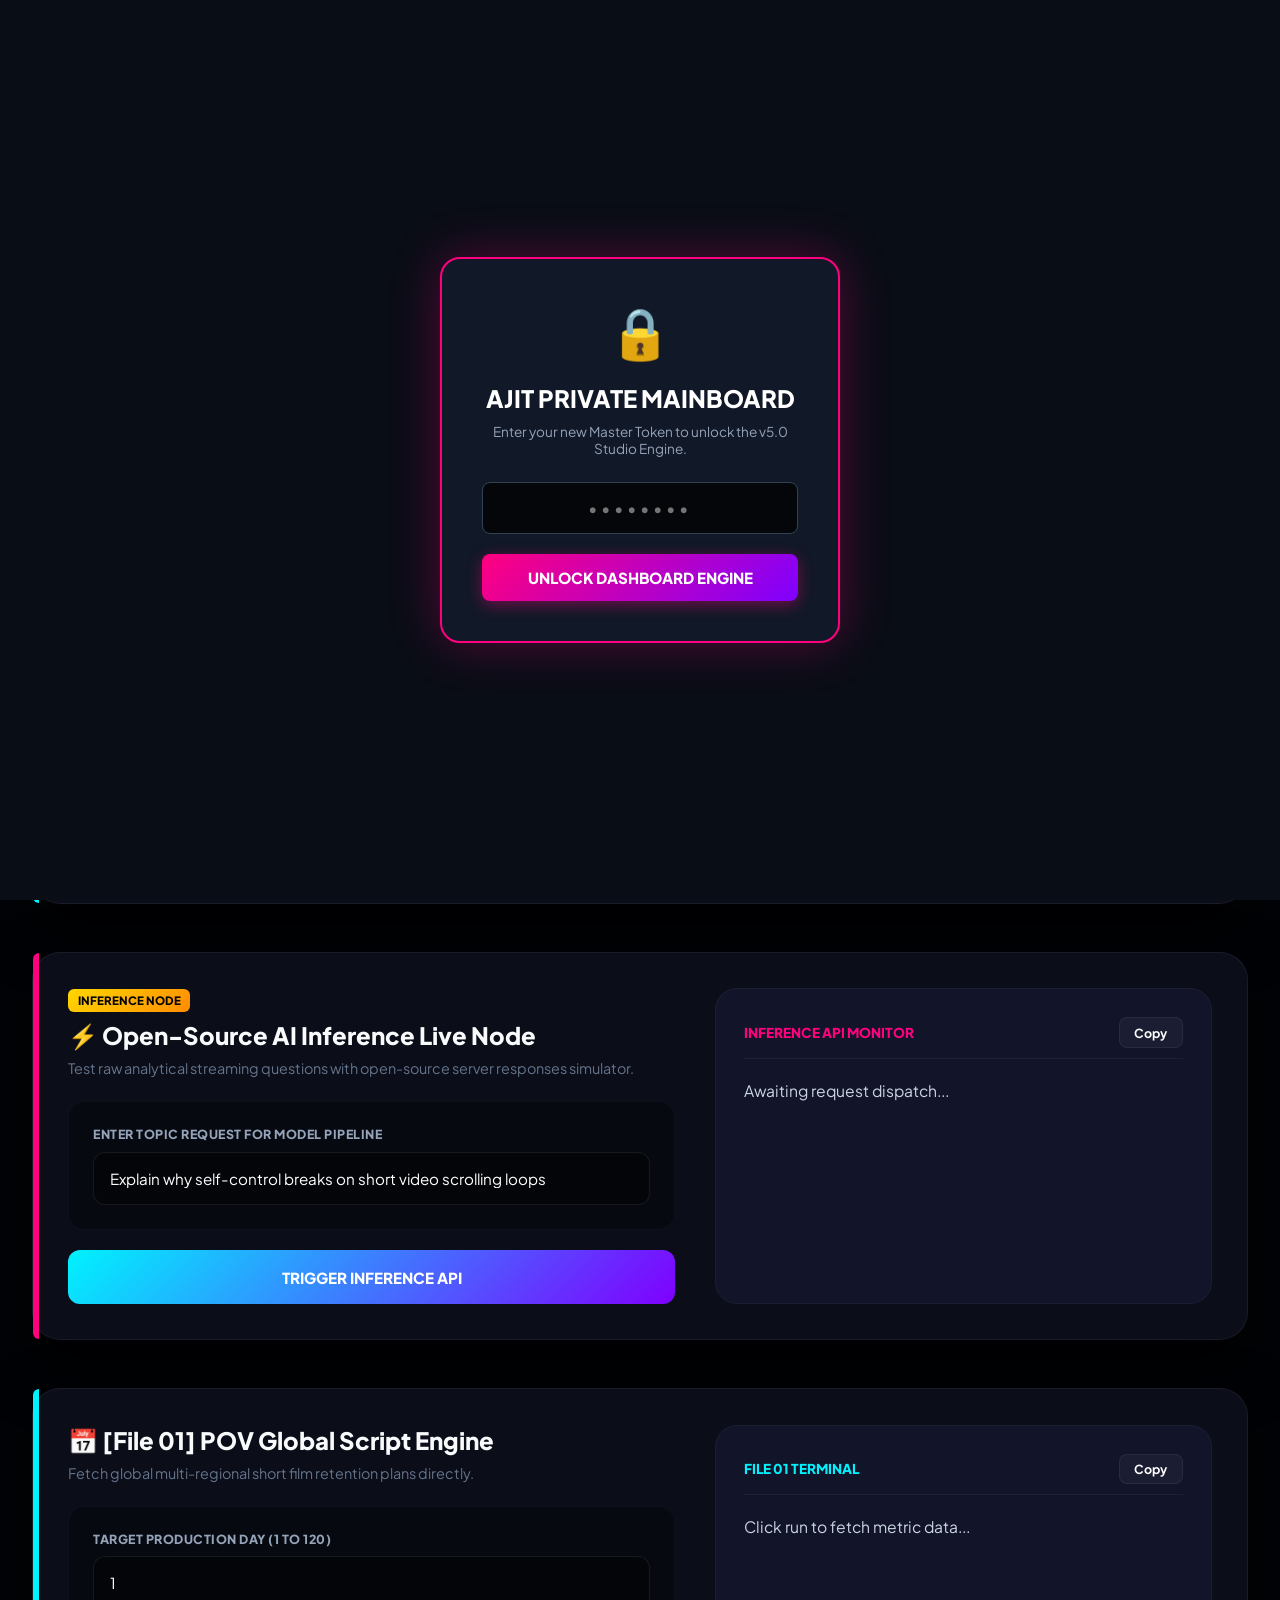
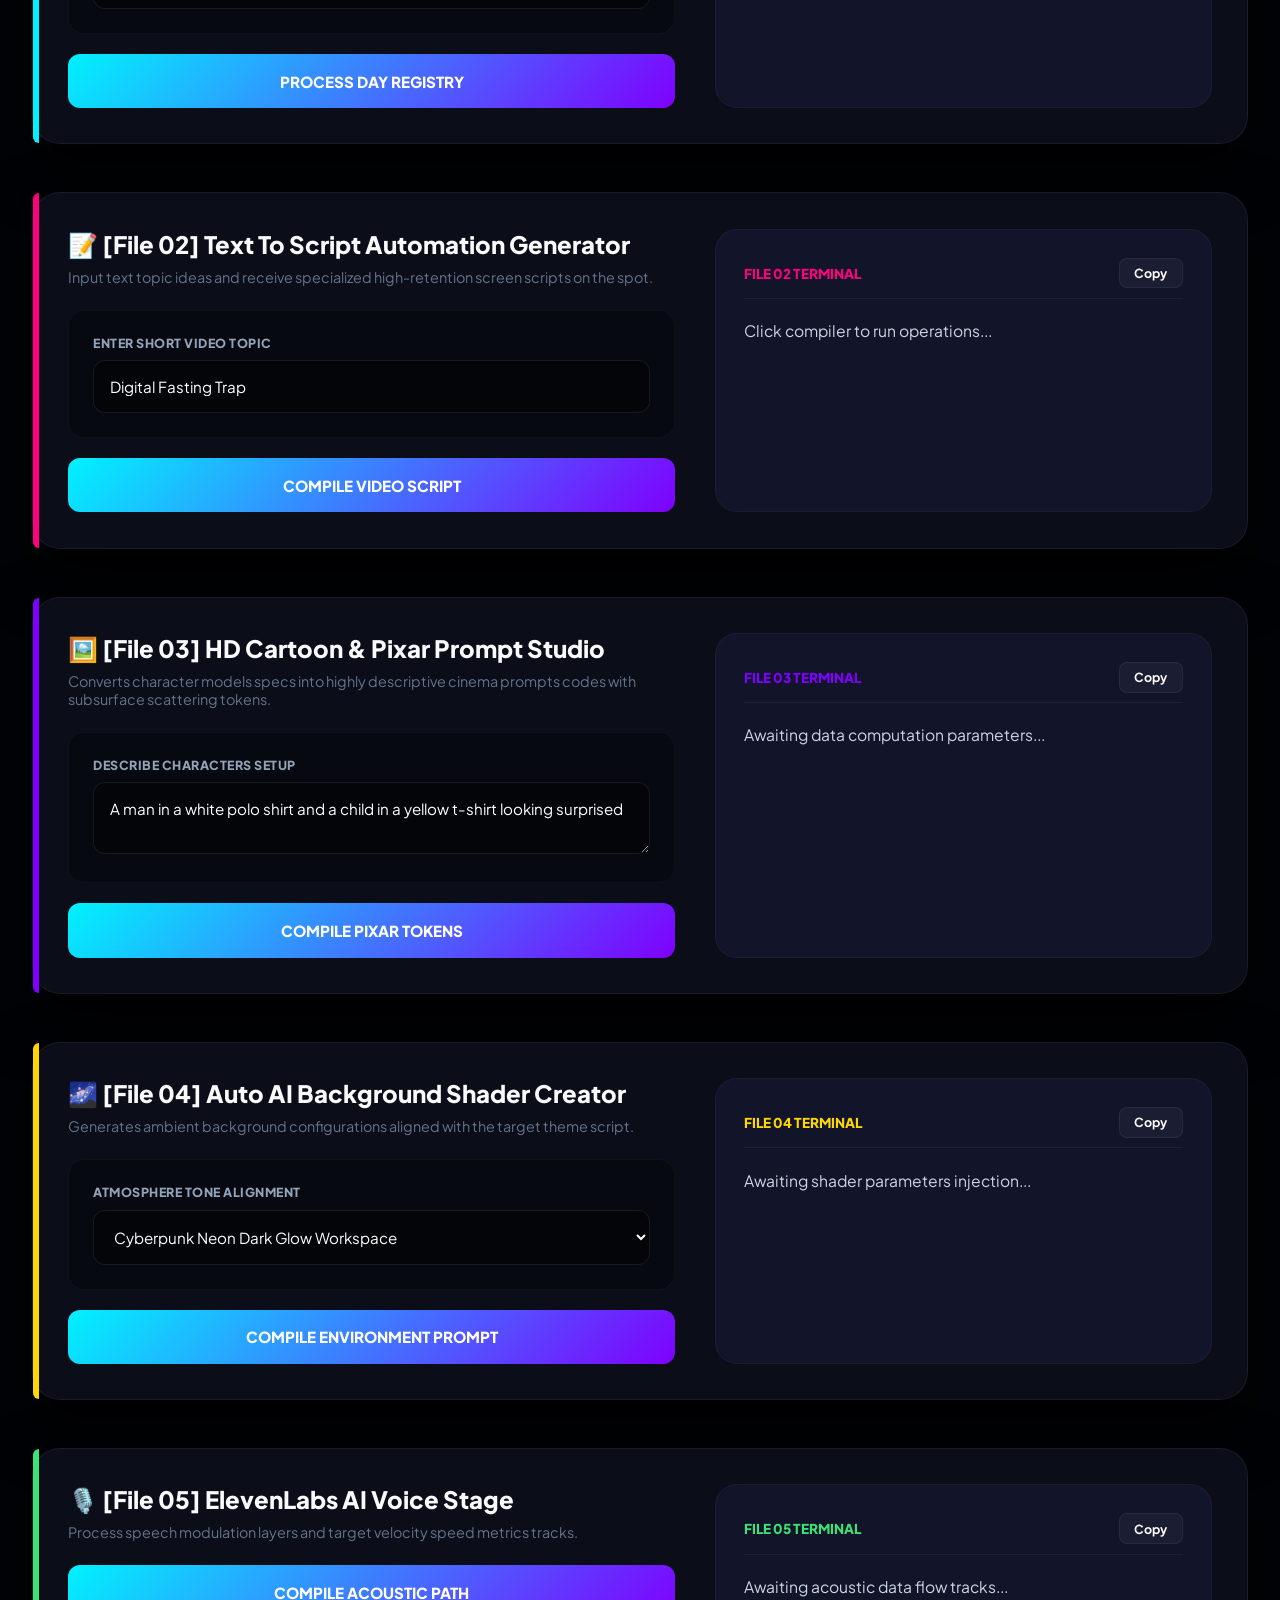
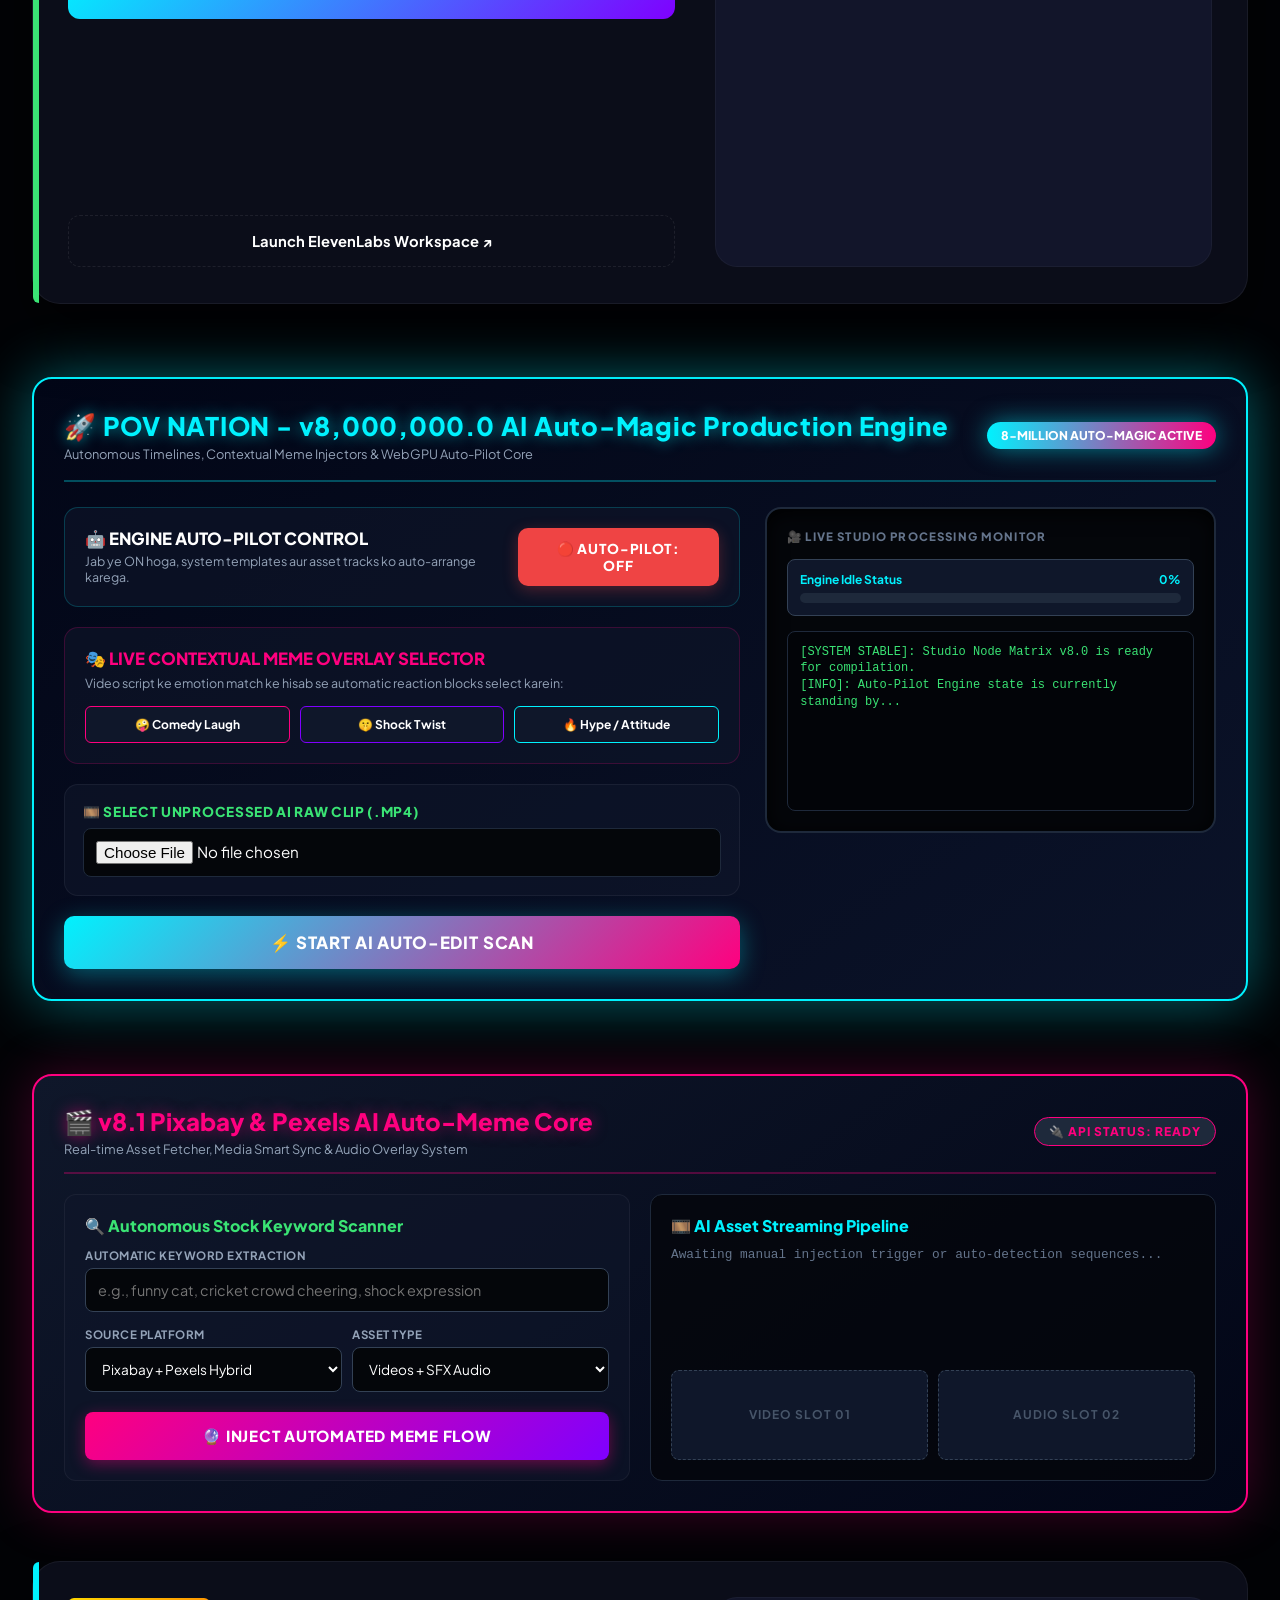
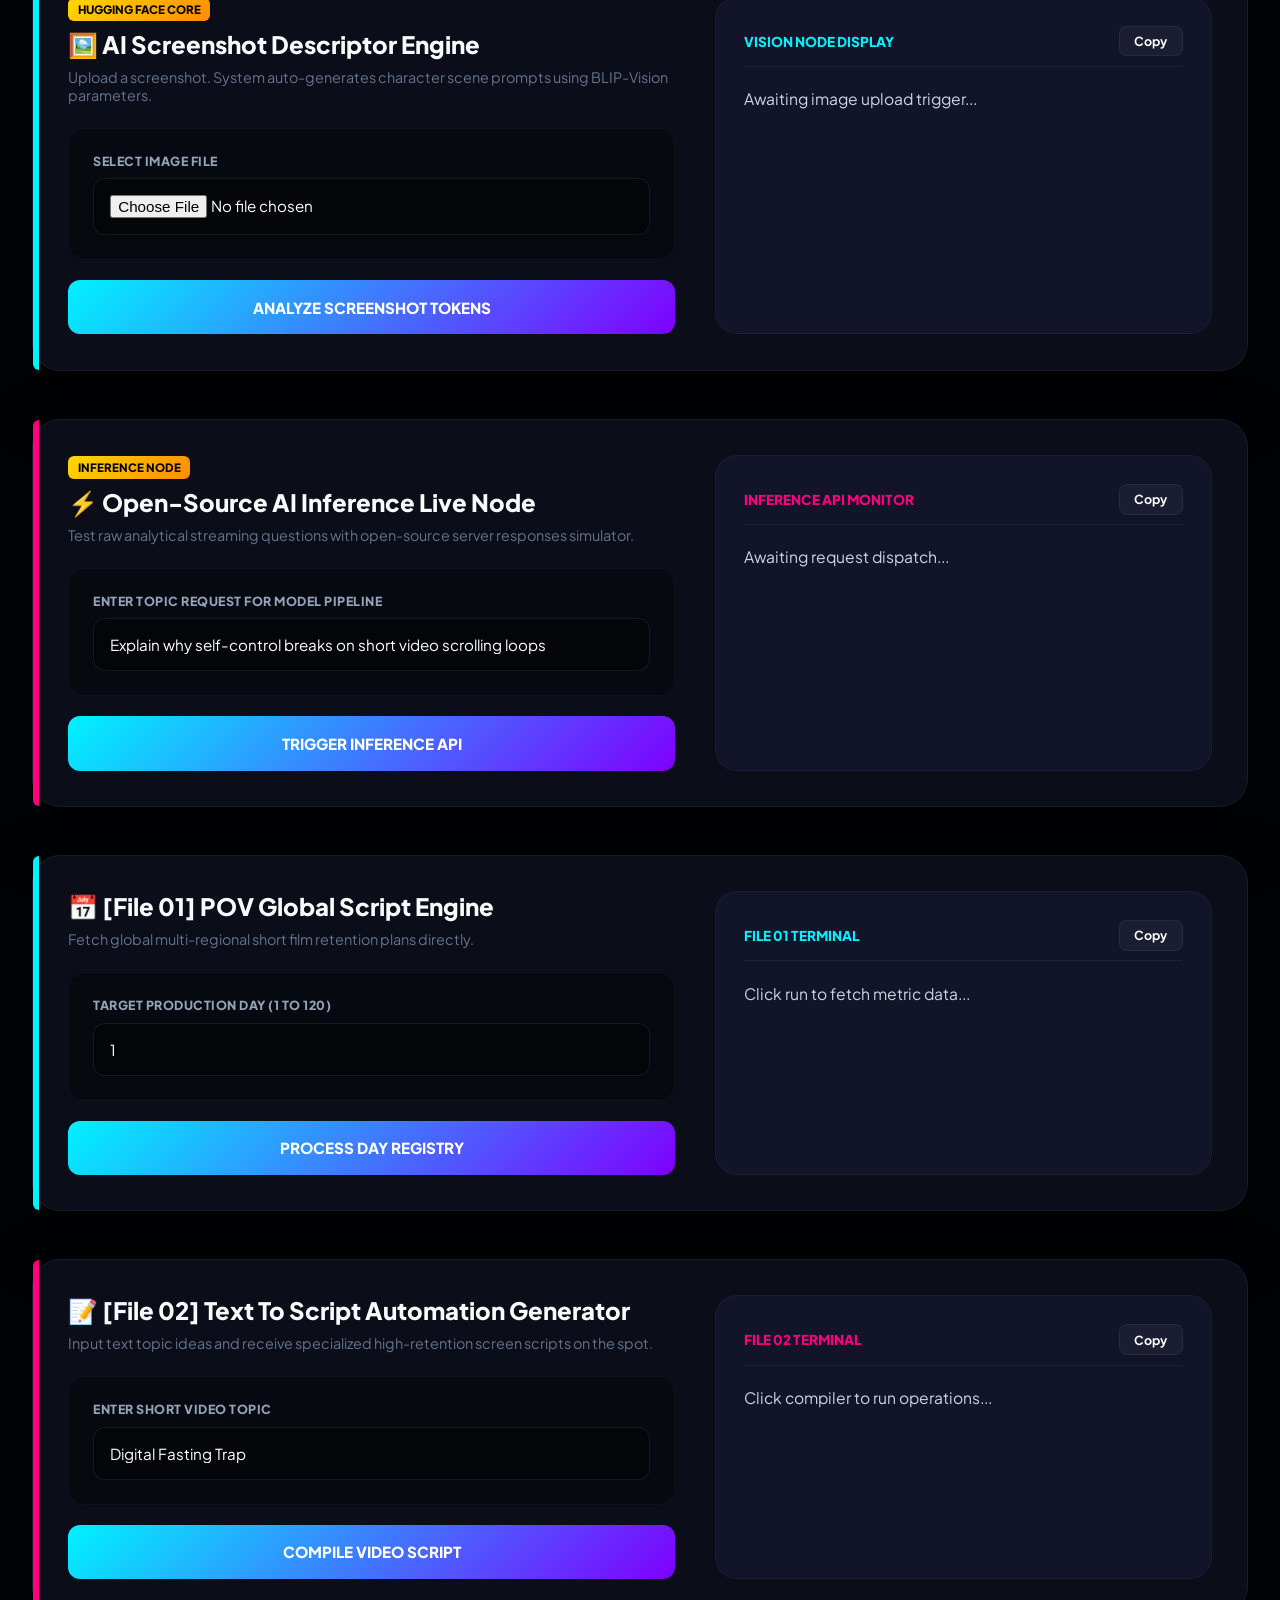
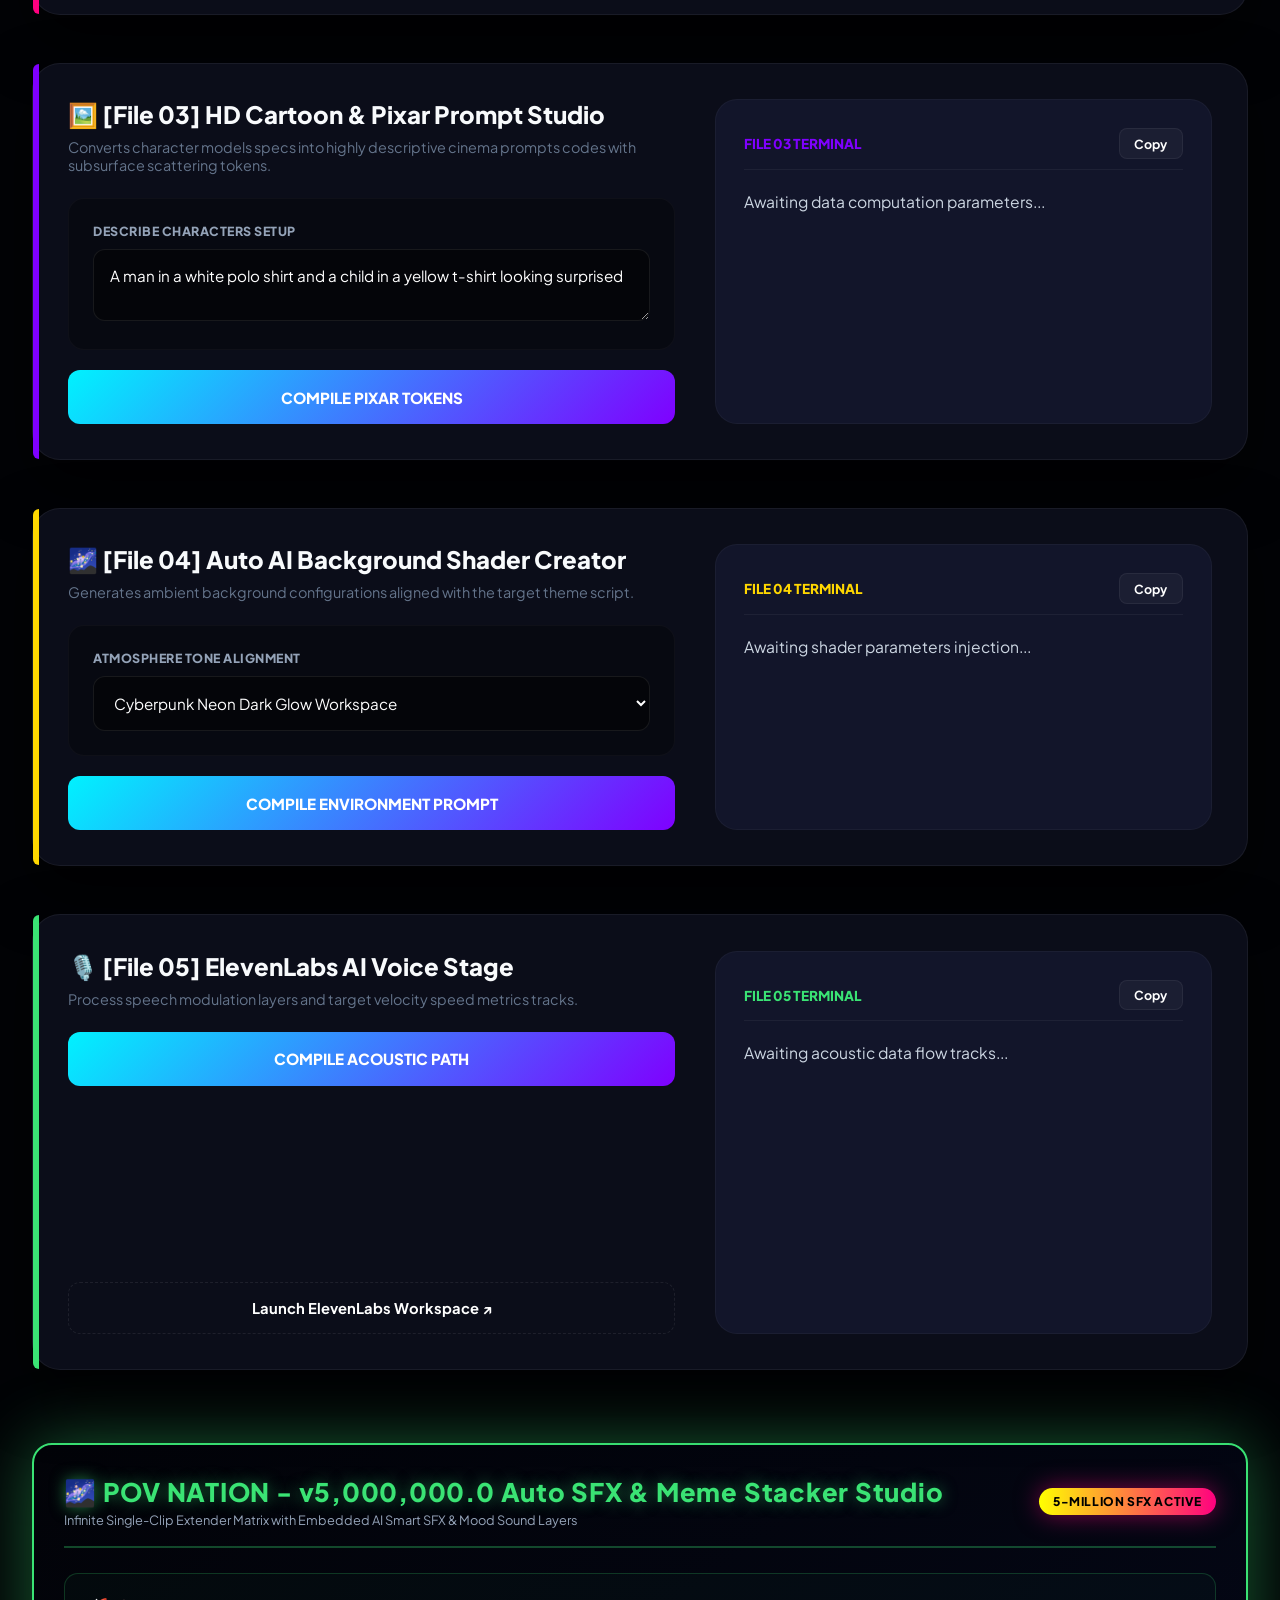
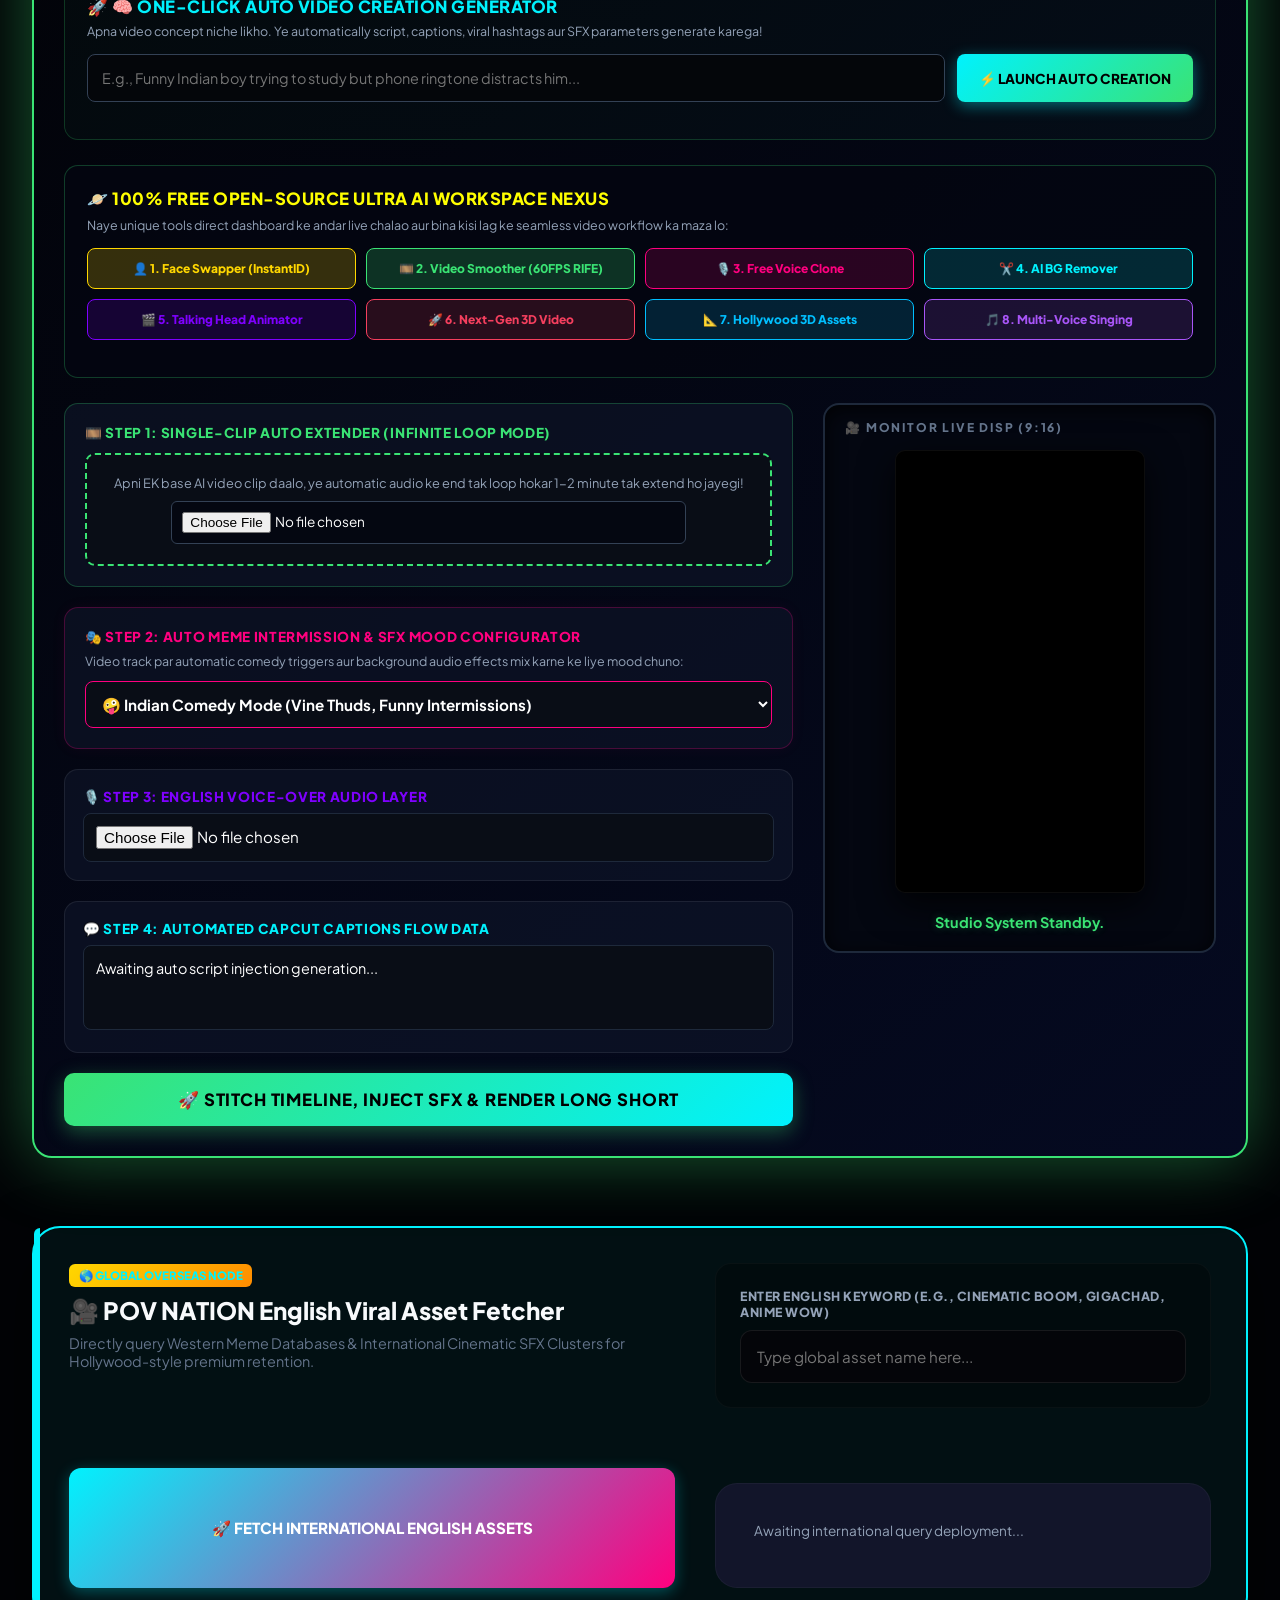
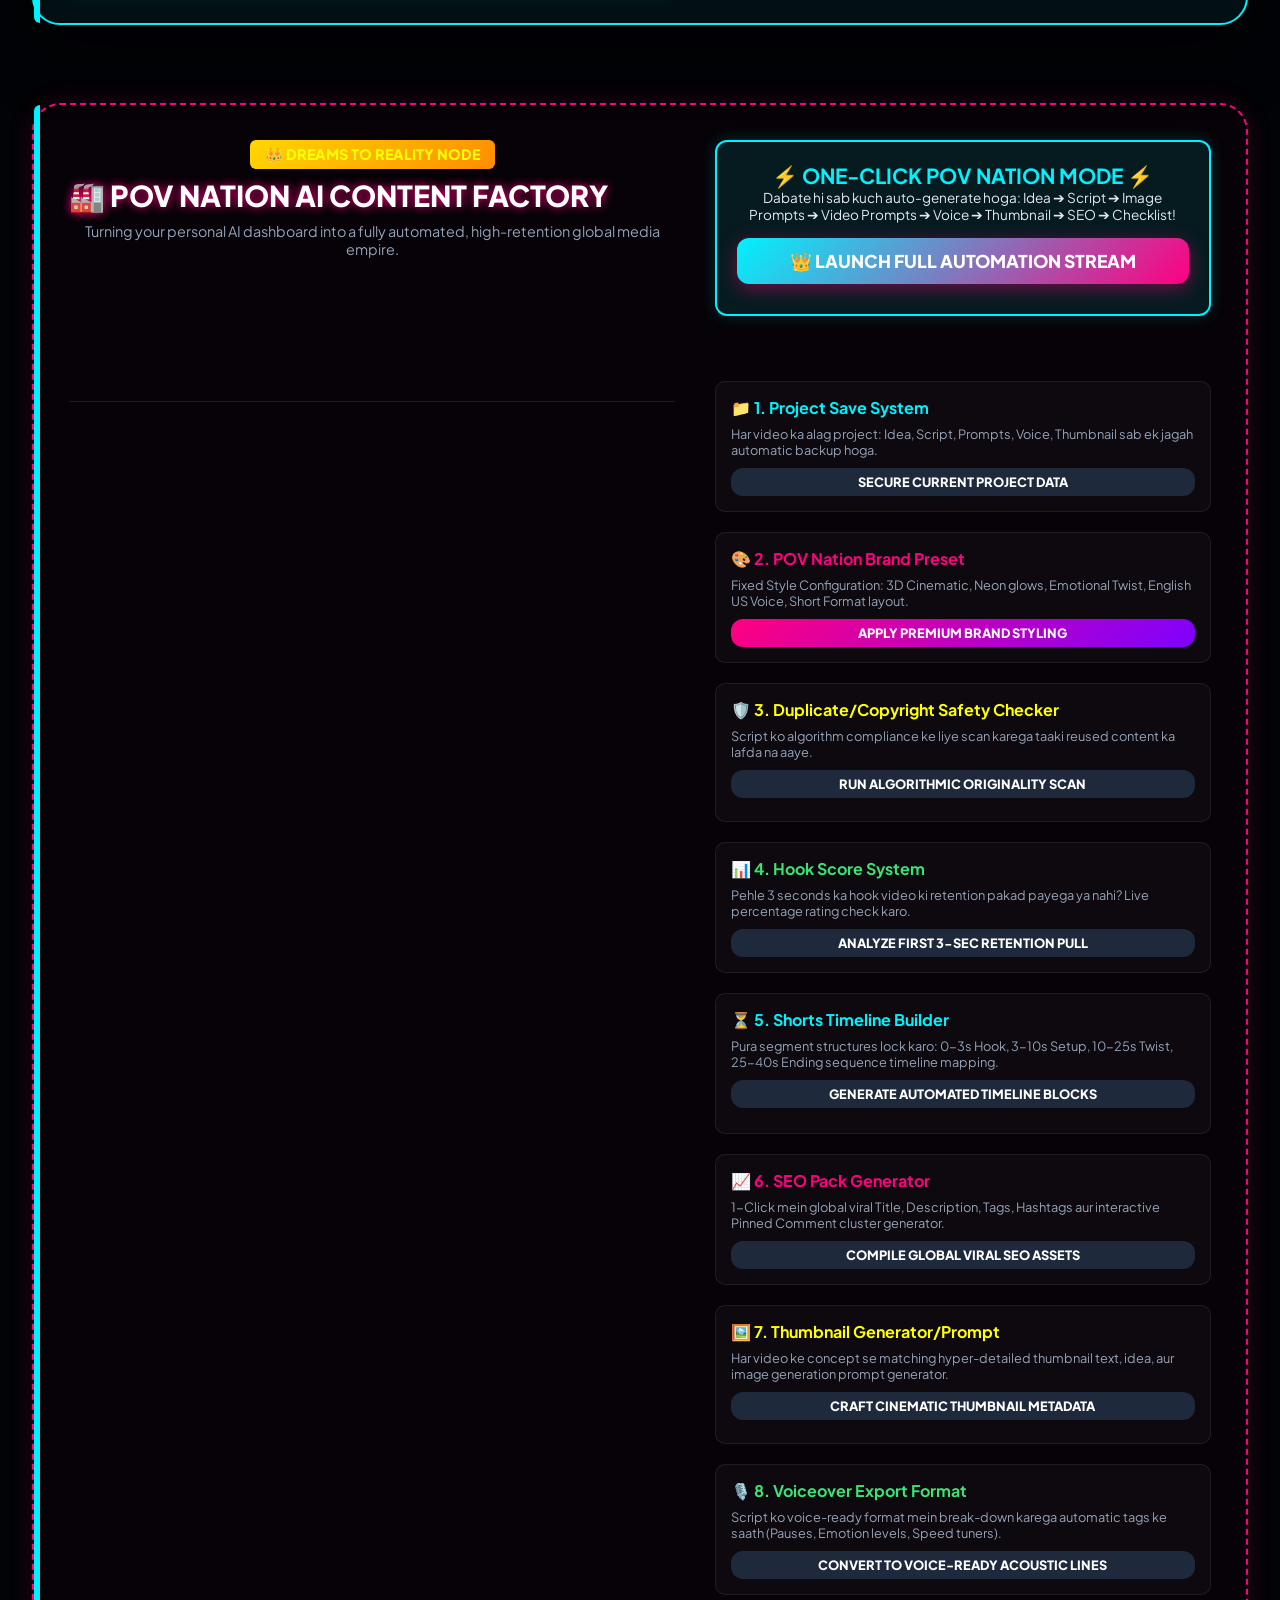
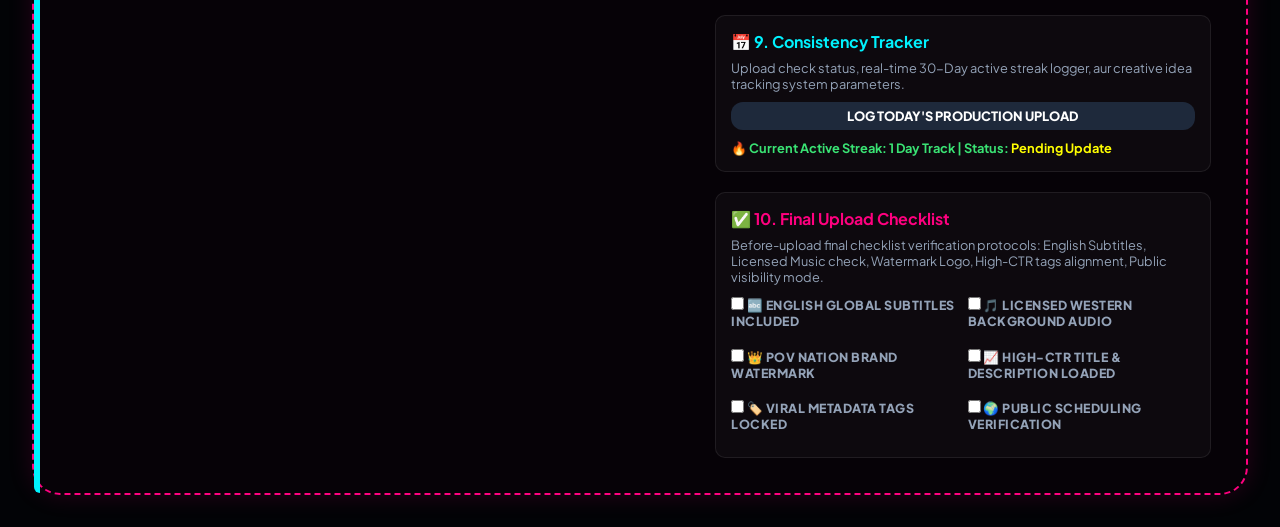
==== commit 1a6f4c2d: "Phase 2 Test" ====
--- a/ai_dashboard.html
+++ b/ai_dashboard.html
@@ -78,7 +78,36 @@
     </style>
 </head>
 <body>
-
+<!-- ============================= -->
+<!-- POV ENGINE IMPORT HUB -->
+<!-- ============================= -->
+
+<div class="glass-card" id="povImportHub">
+
+    <h2>📥 POV Engine Import Hub</h2>
+
+    <p>
+        Import the latest project generated from the POV Engine into the
+        Production Dashboard.
+    </p>
+
+    <textarea
+        id="povImportData"
+        placeholder="Paste your complete POV Engine package here..."
+        rows="12"
+    ></textarea>
+
+    <br><br>
+
+    <button id="importPOVProject">
+        🚀 Import POV Project
+    </button>
+
+    <div id="importStatus">
+        Waiting for Project...
+    </div>
+
+</div>
     <!-- 🔒 LIVE LOCK FRAME (Ghar Ka Tala) v5.0 Master Password Active -->
 <div id="studio-gatekeeper-lock" style="position: fixed; top: 0; left: 0; width: 100%; height: 100%; background: #090d16; z-index: 999999; display: flex; justify-content: center; align-items: center; font-family: 'Plus Jakarta Sans', sans-serif;">
     <div style="background: #111827; padding: 40px; border-radius: 20px; border: 2px solid #ff007f; box-shadow: 0 0 50px rgba(255, 0, 127, 0.3); text-align: center; max-width: 400px; width: 90%;">
@@ -99,7 +128,7 @@
     const errorMsg = document.getElementById('lock-error-msg');
     
     // Naya Easy Password set kar diya hai: AJIT2026
-    if (inputPass === 'AJIT2026') {
+    if (inputPass === 'AJIT@2026') {
         document.getElementById('studio-gatekeeper-lock').style.display = 'none';
         alert('🔓 ACCESS GRANTED! Welcome Back Ajit Bhai.');
     } else {
@@ -107,6 +136,11 @@
         setTimeout(() => { errorMsg.style.display = 'none'; }, 3000);
     }
 }
+</script>
+
+<script>
+ // Phase 2 test
+console.log("✅ Phase 2 connected");
 </script>
 <!-- 🔒 LIVE LOCK FRAME End -->
     </div>
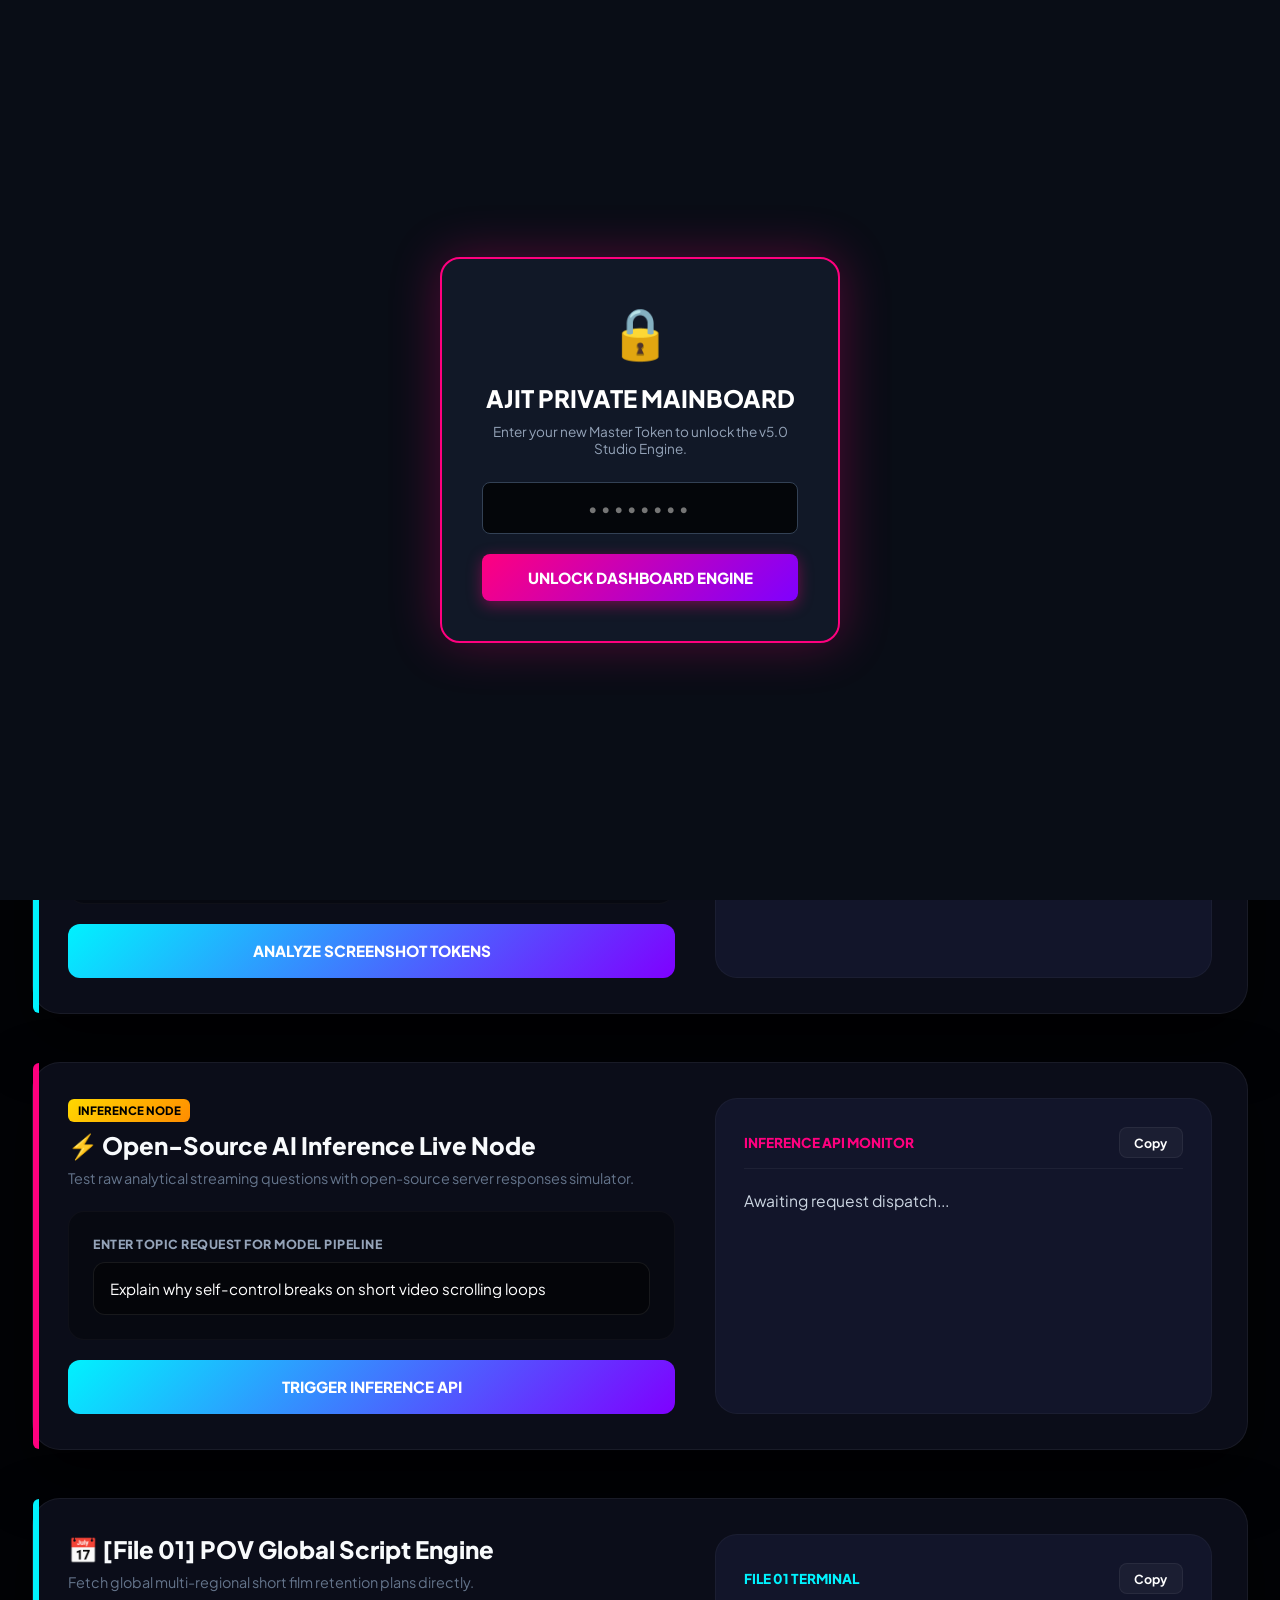
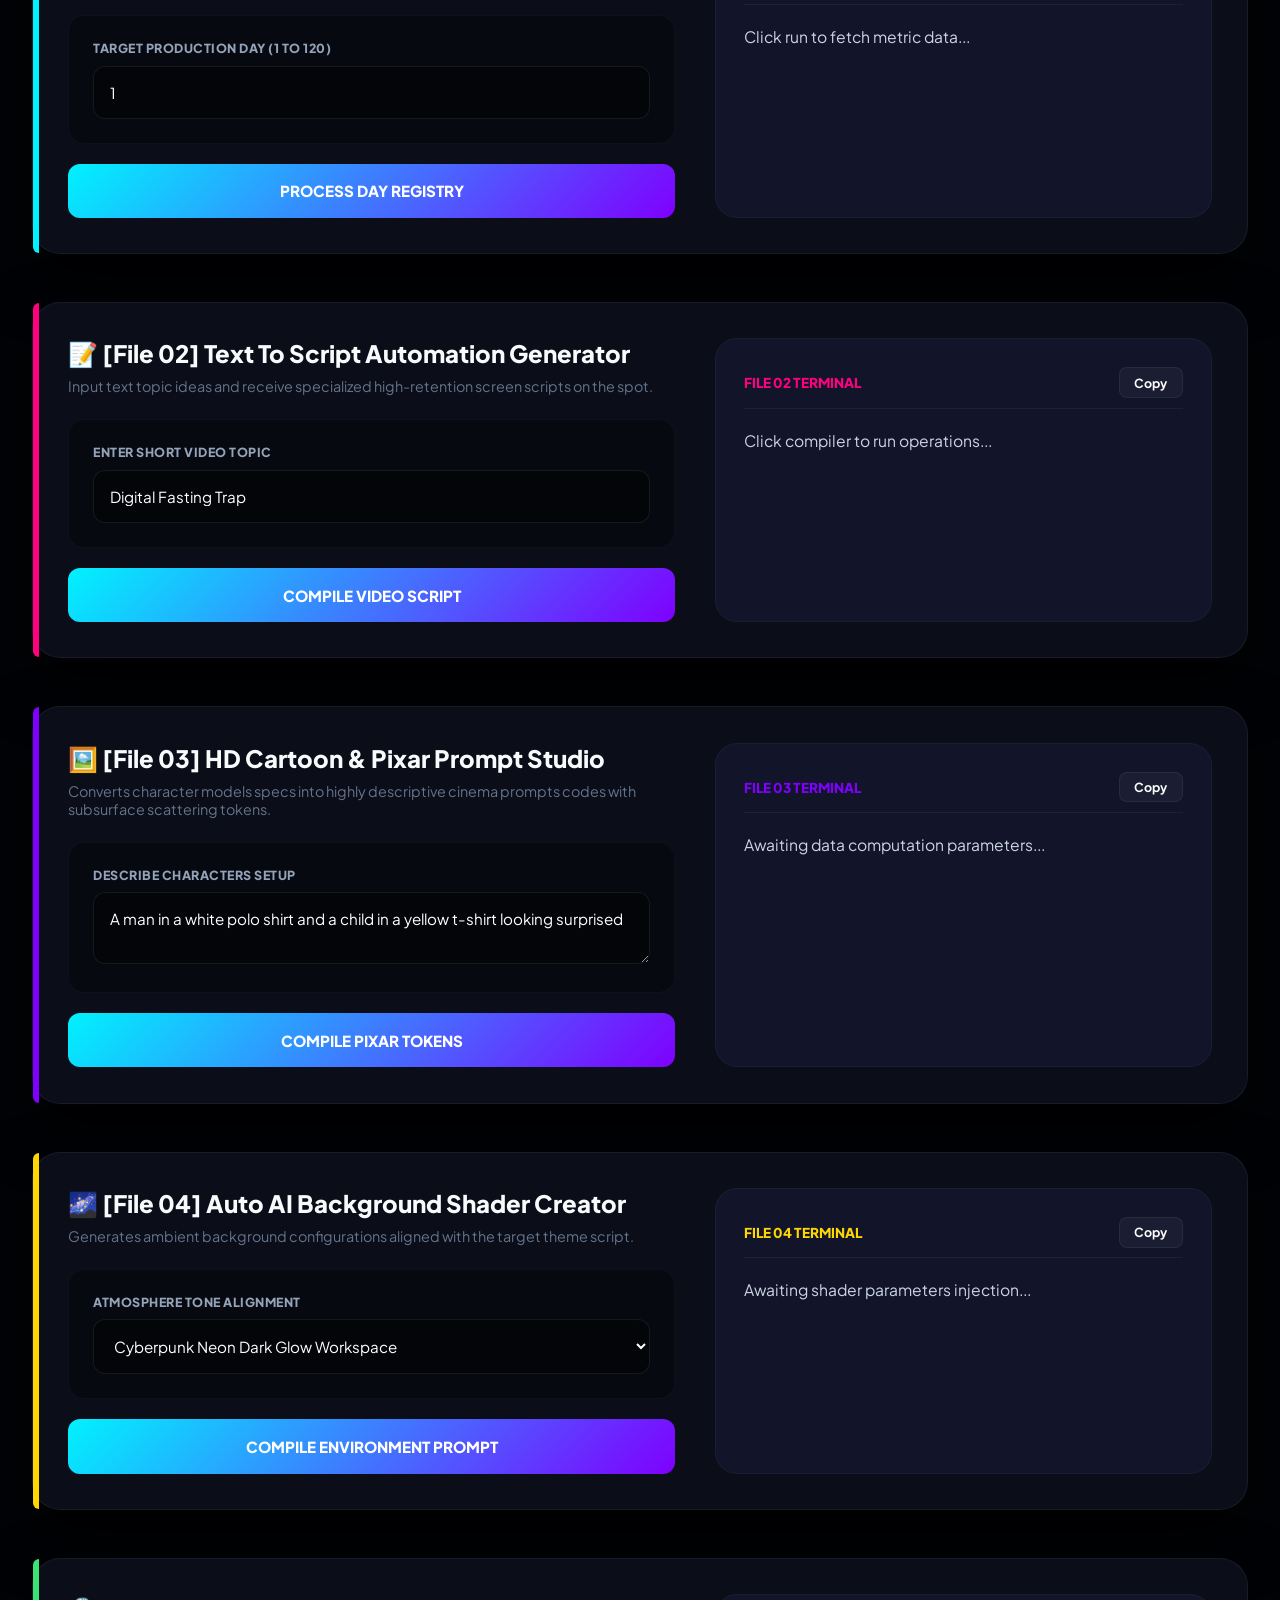
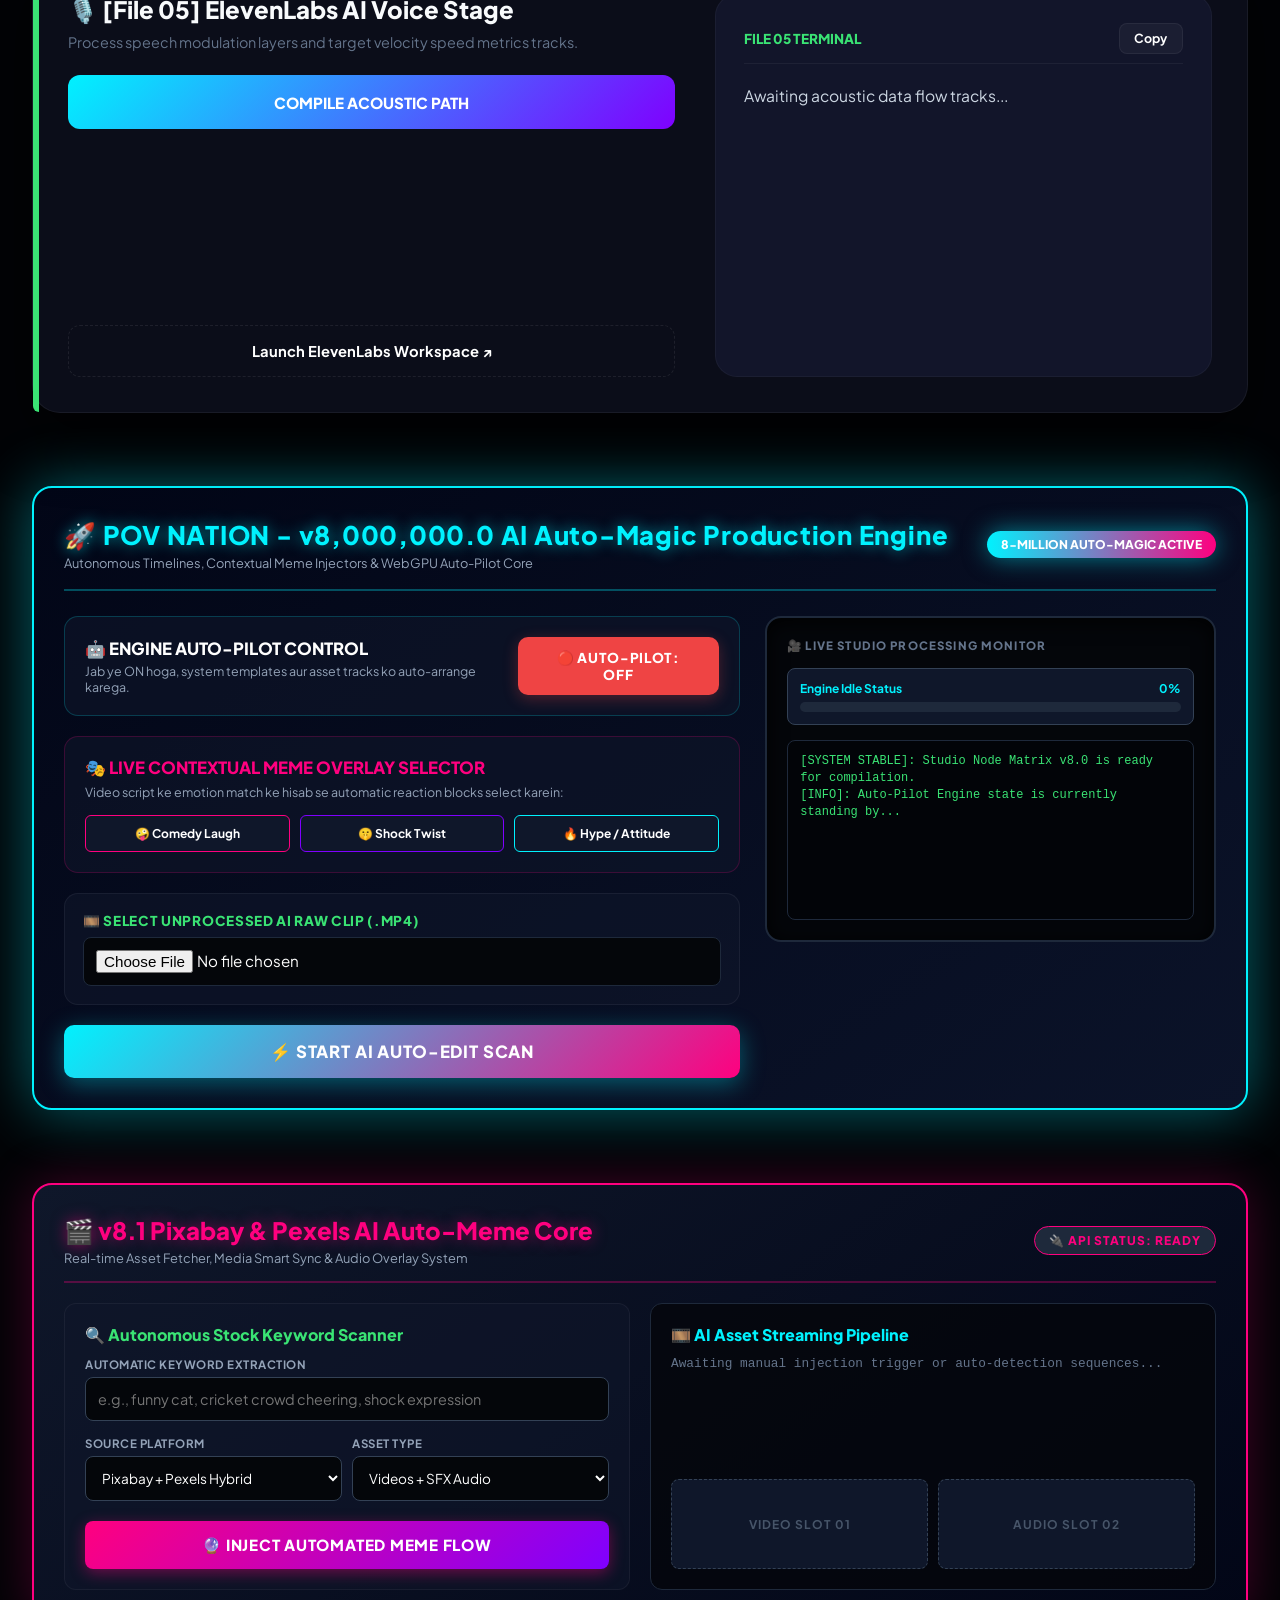
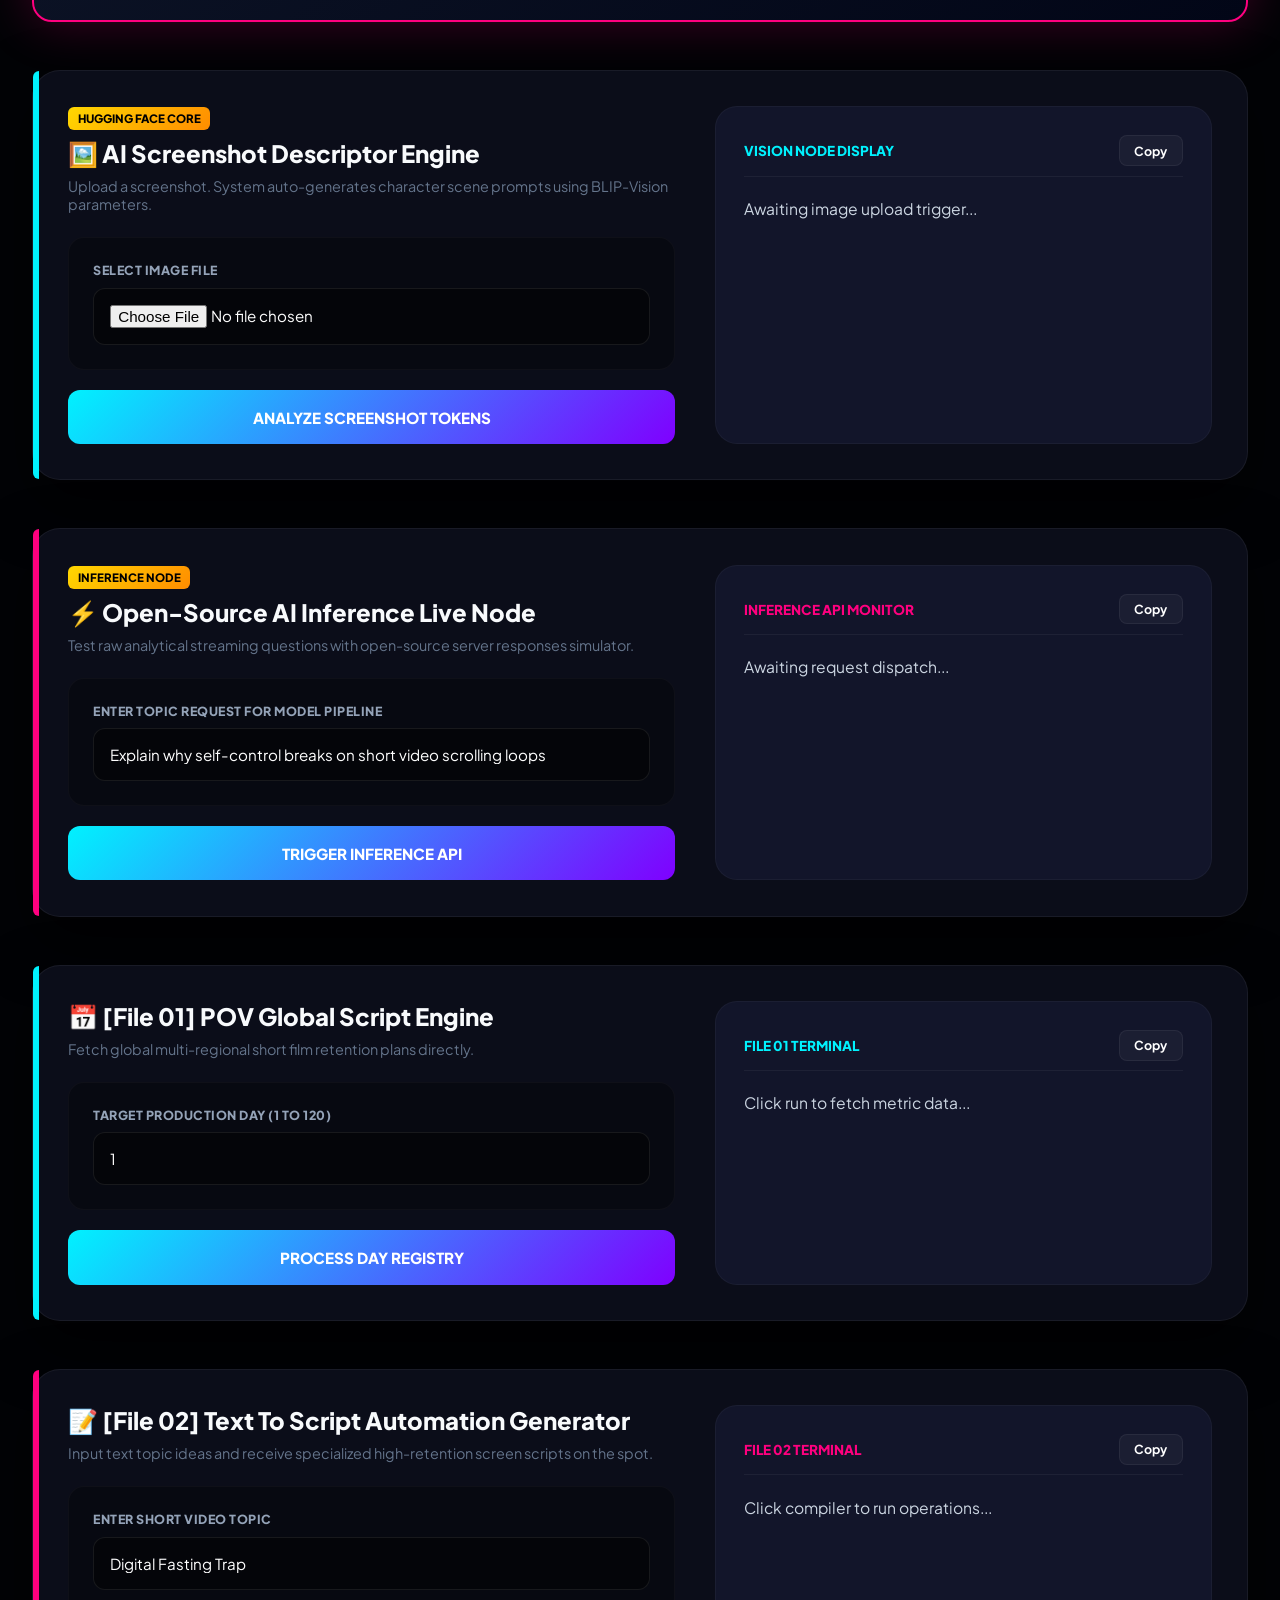
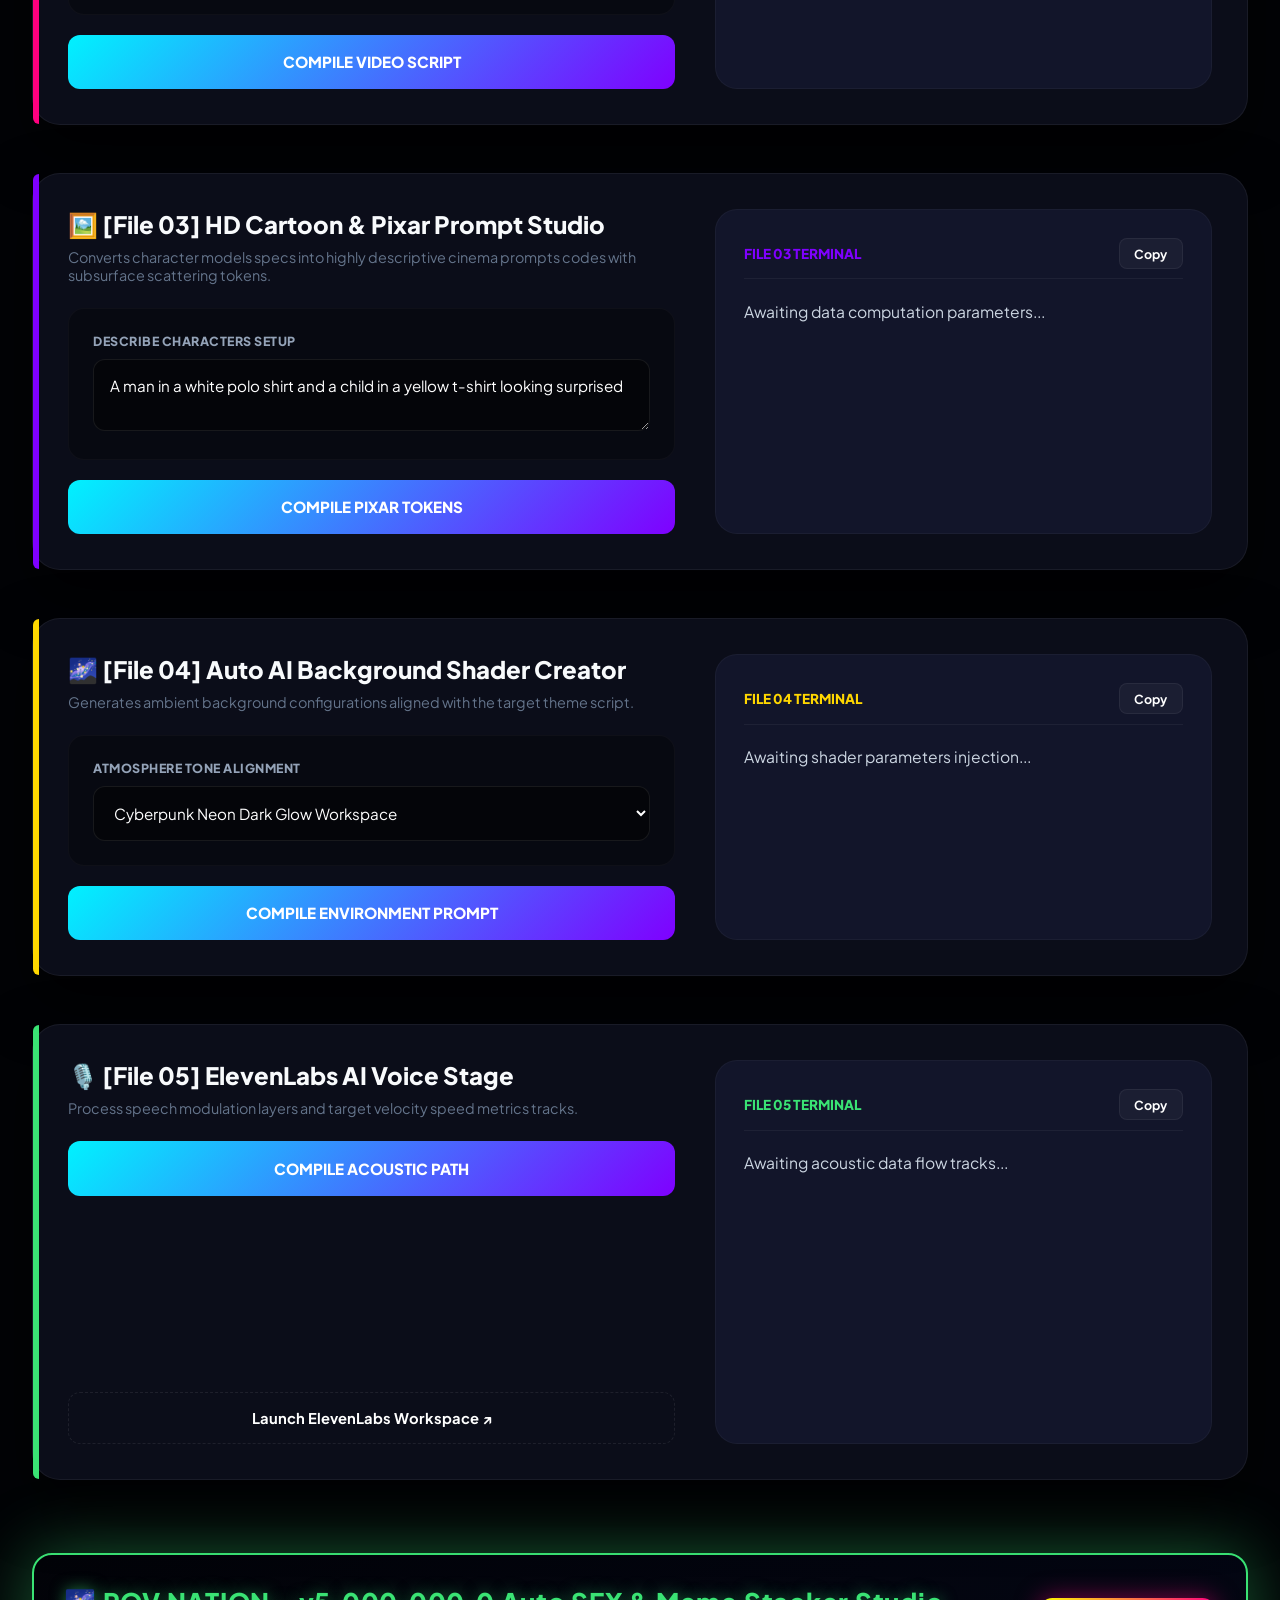
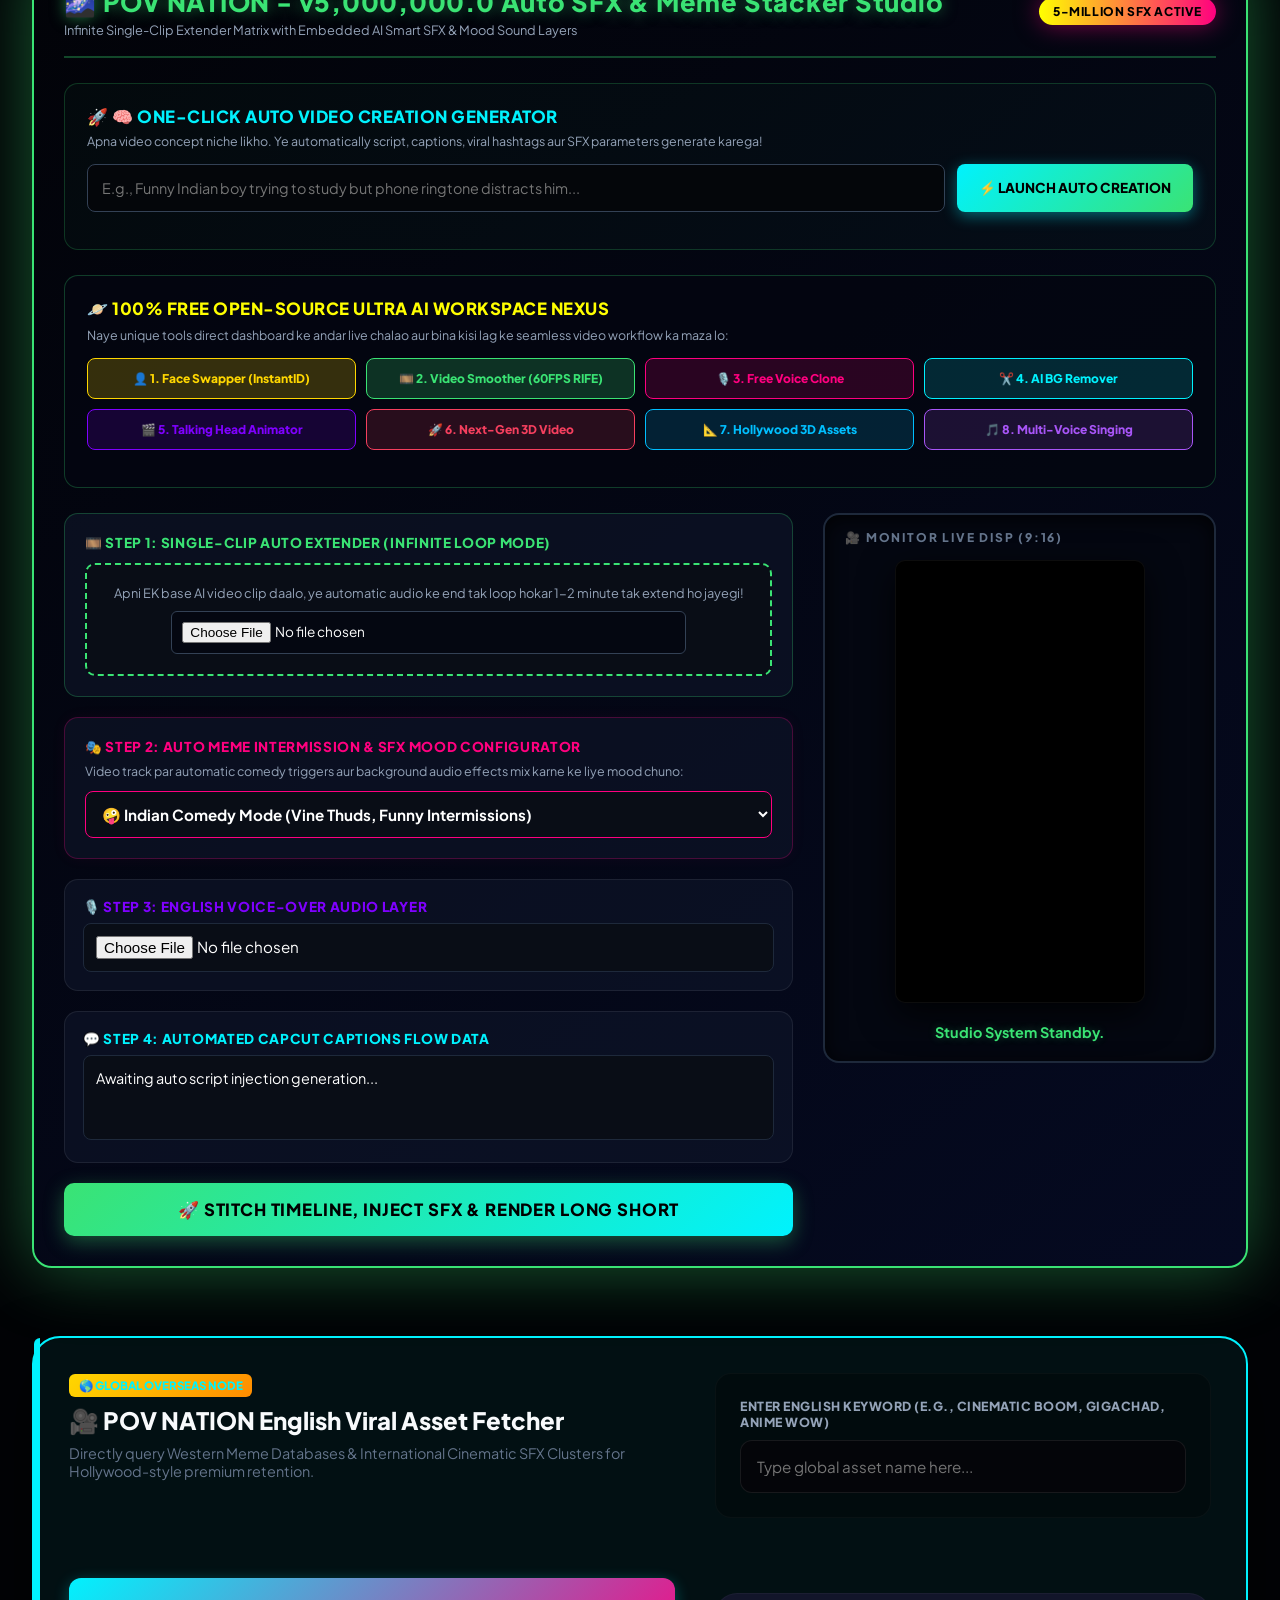
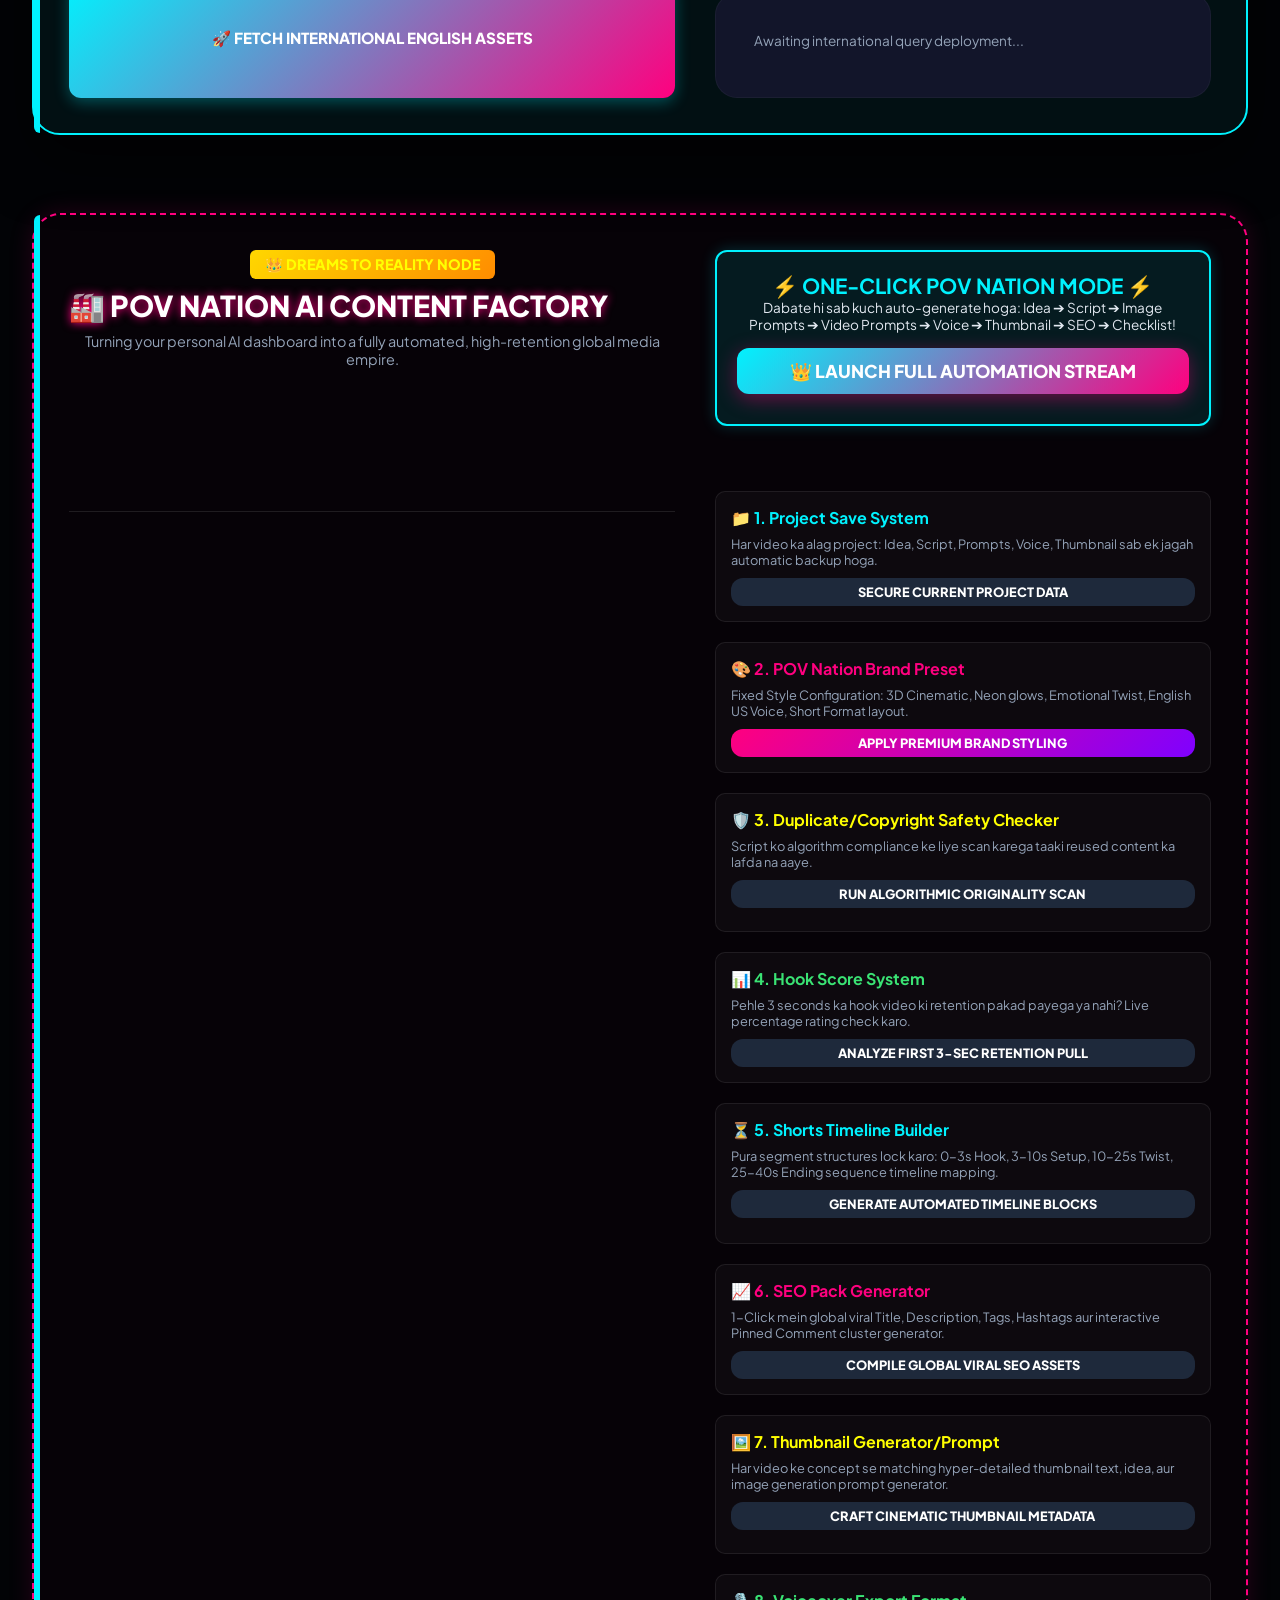
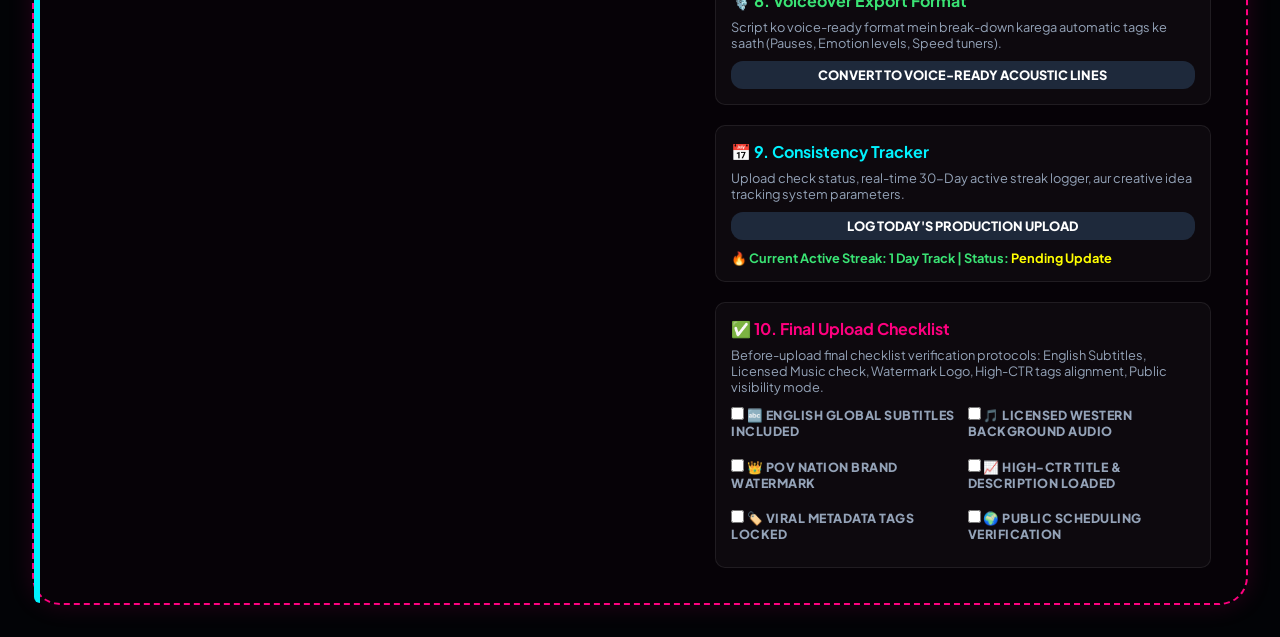
==== commit 918f62dd: "Phase 2: Dashboard Auto Import" ====
--- a/ai_dashboard.html
+++ b/ai_dashboard.html
@@ -107,6 +107,14 @@
         Waiting for Project...
     </div>
 
+    <div id="povAutoImportPreview" style="margin-top:18px; padding:16px; border:1px solid rgba(0,242,254,.35); border-radius:14px; background:#080b18; color:#e8efff; white-space:pre-wrap; line-height:1.55;">
+        Auto Import Preview will appear here after POV Engine save.
+    </div>
+
+    <button id="clearPOVProject" style="margin-top:12px;">
+        🧹 Clear Imported Project
+    </button>
+
 </div>
     <!-- 🔒 LIVE LOCK FRAME (Ghar Ka Tala) v5.0 Master Password Active -->
 <div id="studio-gatekeeper-lock" style="position: fixed; top: 0; left: 0; width: 100%; height: 100%; background: #090d16; z-index: 999999; display: flex; justify-content: center; align-items: center; font-family: 'Plus Jakarta Sans', sans-serif;">
@@ -139,8 +147,7 @@
 </script>
 
 <script>
- // Phase 2 test
-console.log("✅ Phase 2 connected");
+ 
 </script>
 <!-- 🔒 LIVE LOCK FRAME End -->
     </div>
@@ -945,5 +952,140 @@
     alert("🏆 Process Completed, Ajit Bhai! Progress scan and timestamps synced.");
 }
 </script>
+
+<script>
+/* ================================
+   POV Nation Phase 2 Auto Import
+   Engine → LocalStorage → Dashboard
+================================ */
+
+function getPOVProjectFromStorage(){
+    const raw = localStorage.getItem("POV_NATION_LATEST_PROJECT") || localStorage.getItem("povLatestProject");
+    if(!raw) return null;
+    try {
+        return JSON.parse(raw);
+    } catch(e) {
+        return { legacyText: raw, savedAt: "Legacy import" };
+    }
+}
+
+function formatPOVProject(project){
+    if(!project) return "No saved POV Engine project found yet.";
+
+    if(project.legacyText){
+        return project.legacyText;
+    }
+
+    const s = project.sections || {};
+    return `🎬 POV NATION AUTO IMPORTED PROJECT
+
+📌 Topic:
+${project.topic || "Untitled"}
+
+🎭 Tone:
+${project.tone || "Not selected"}
+
+🕒 Saved:
+${project.savedAt || "Unknown"}
+
+==============================
+📝 SCRIPT
+==============================
+${s.script || ""}
+
+==============================
+🎥 VIDEO PROMPTS
+==============================
+${s.videoPrompts || ""}
+
+==============================
+🖼️ IMAGE PROMPTS
+==============================
+${s.imagePrompts || ""}
+
+==============================
+🎙️ VOICEOVER
+==============================
+${s.voiceover || ""}
+
+==============================
+📄 DESCRIPTION
+==============================
+${s.description || ""}
+
+==============================
+✅ UPLOAD CHECKLIST
+==============================
+${s.uploadChecklist || ""}`;
+}
+
+function loadPOVDashboardProject(){
+    const preview = document.getElementById("povAutoImportPreview");
+    const textarea = document.getElementById("povImportData");
+    const status = document.getElementById("importStatus");
+    const project = getPOVProjectFromStorage();
+
+    if(!project){
+        if(status) status.innerText = "Waiting for Project...";
+        if(preview) preview.innerText = "No saved POV Engine project found yet. First open POV Engine → Generate → Save Project.";
+        return;
+    }
+
+    const formatted = formatPOVProject(project);
+    if(textarea) textarea.value = formatted;
+    if(preview) preview.innerText = formatted;
+    if(status) status.innerText = "✅ Latest POV Engine project auto-imported successfully.";
+}
+
+function manualImportPOVProject(){
+    const textarea = document.getElementById("povImportData");
+    const status = document.getElementById("importStatus");
+    const preview = document.getElementById("povAutoImportPreview");
+
+    const text = textarea ? textarea.value.trim() : "";
+    if(!text){
+        alert("Paste project data first or save from POV Engine.");
+        return;
+    }
+
+    const project = {
+        app: "POV Nation",
+        version: "Manual Dashboard Import",
+        topic: "Manual Imported Project",
+        tone: "Manual",
+        savedAt: new Date().toLocaleString(),
+        legacyText: text
+    };
+
+    localStorage.setItem("POV_NATION_LATEST_PROJECT", JSON.stringify(project));
+    localStorage.setItem("povLatestProject", JSON.stringify(project));
+
+    if(preview) preview.innerText = text;
+    if(status) status.innerText = "✅ Manual project imported and saved.";
+    alert("✅ POV Project imported into Dashboard!");
+}
+
+function clearPOVProject(){
+    localStorage.removeItem("POV_NATION_LATEST_PROJECT");
+    localStorage.removeItem("povLatestProject");
+    const textarea = document.getElementById("povImportData");
+    const preview = document.getElementById("povAutoImportPreview");
+    const status = document.getElementById("importStatus");
+    if(textarea) textarea.value = "";
+    if(preview) preview.innerText = "Project cleared. Save again from POV Engine.";
+    if(status) status.innerText = "Waiting for Project...";
+}
+
+document.addEventListener("DOMContentLoaded", function(){
+    loadPOVDashboardProject();
+
+    const importBtn = document.getElementById("importPOVProject");
+    if(importBtn) importBtn.addEventListener("click", manualImportPOVProject);
+
+    const clearBtn = document.getElementById("clearPOVProject");
+    if(clearBtn) clearBtn.addEventListener("click", clearPOVProject);
+});
+</script>
+
 </body>
 </html>
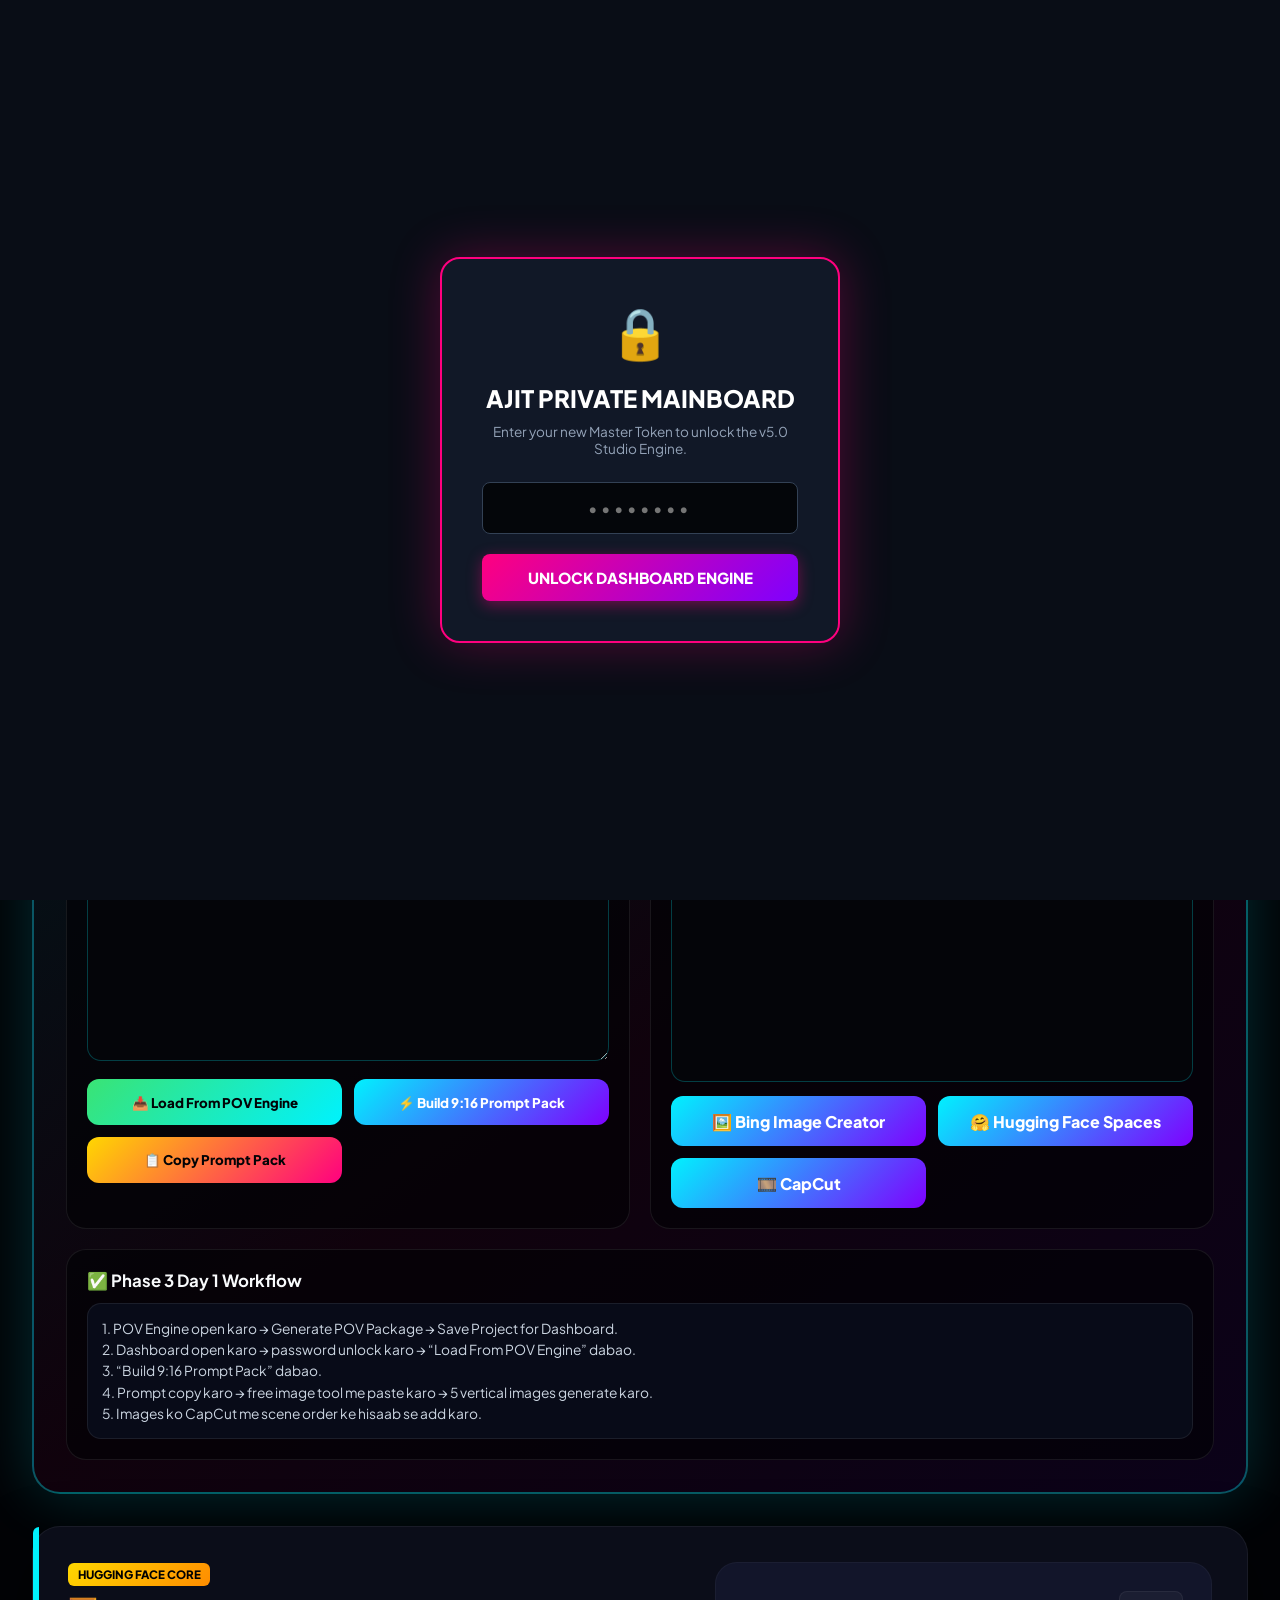
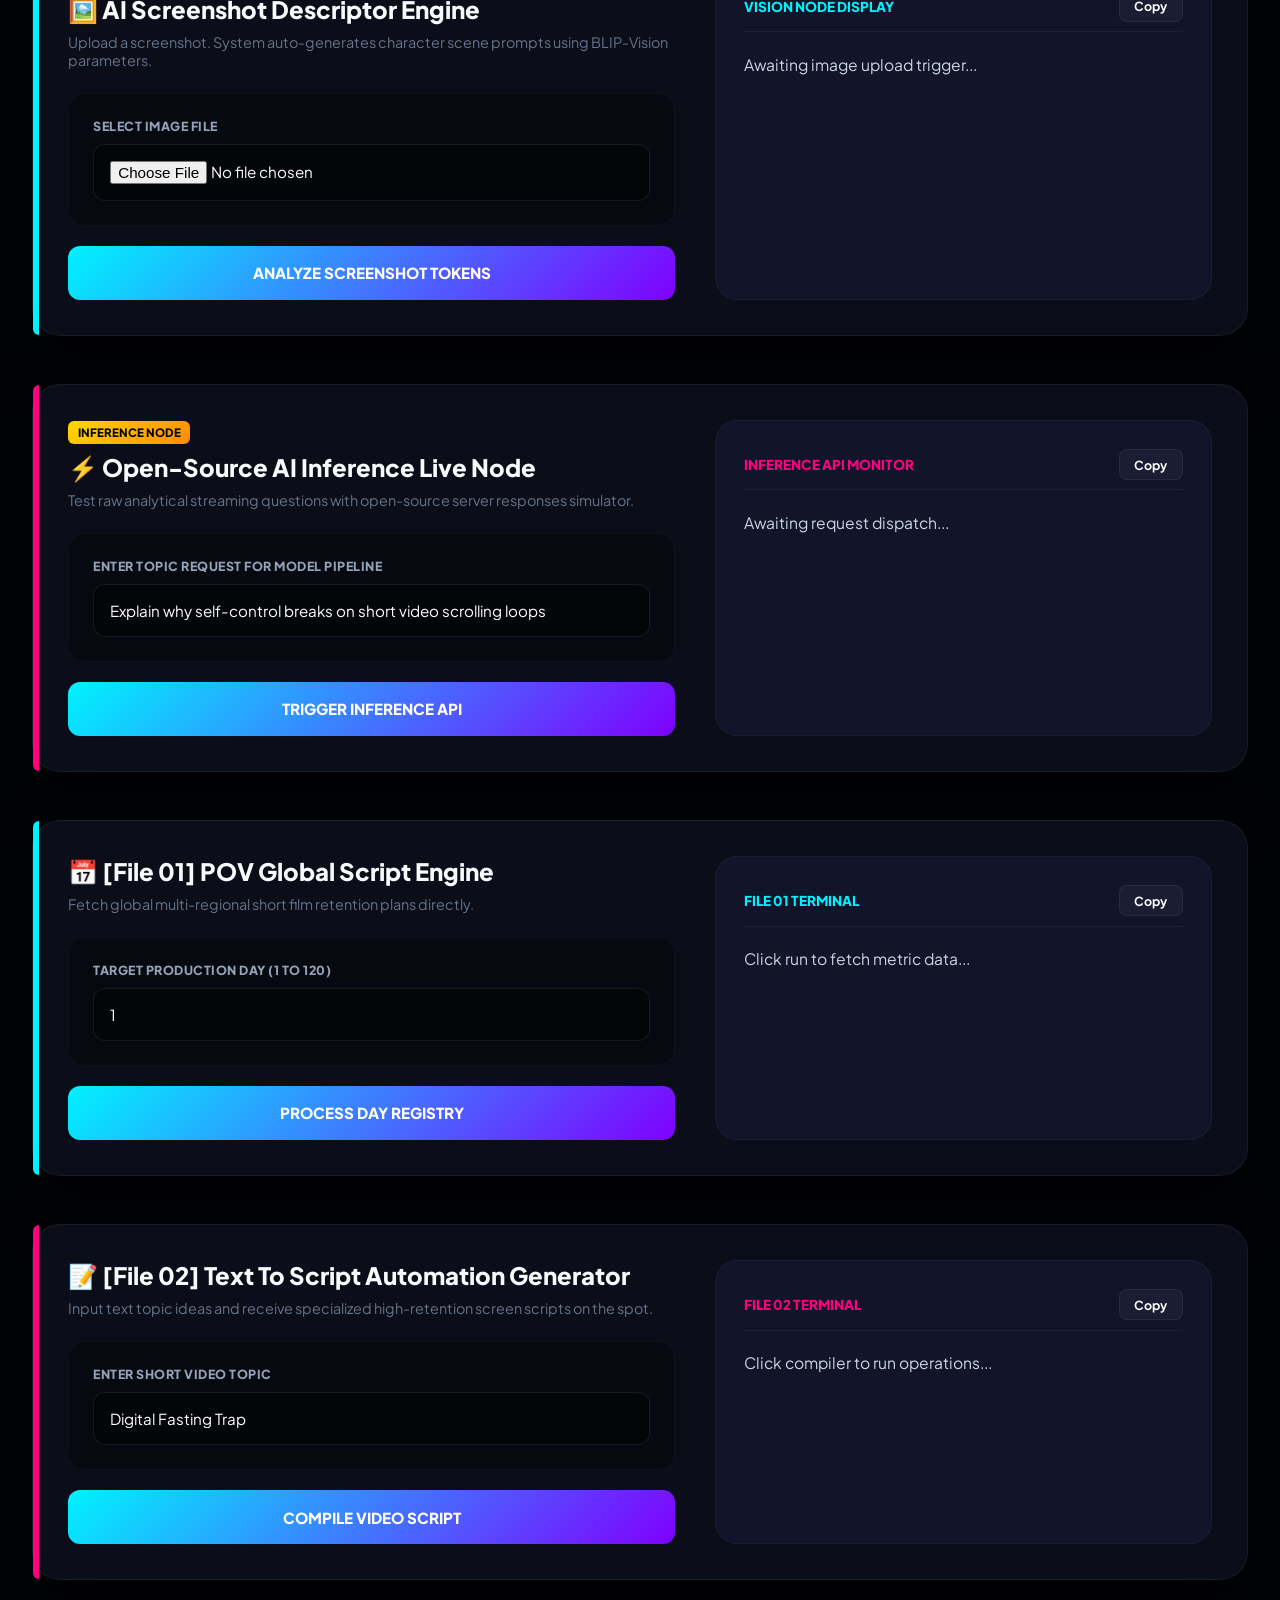
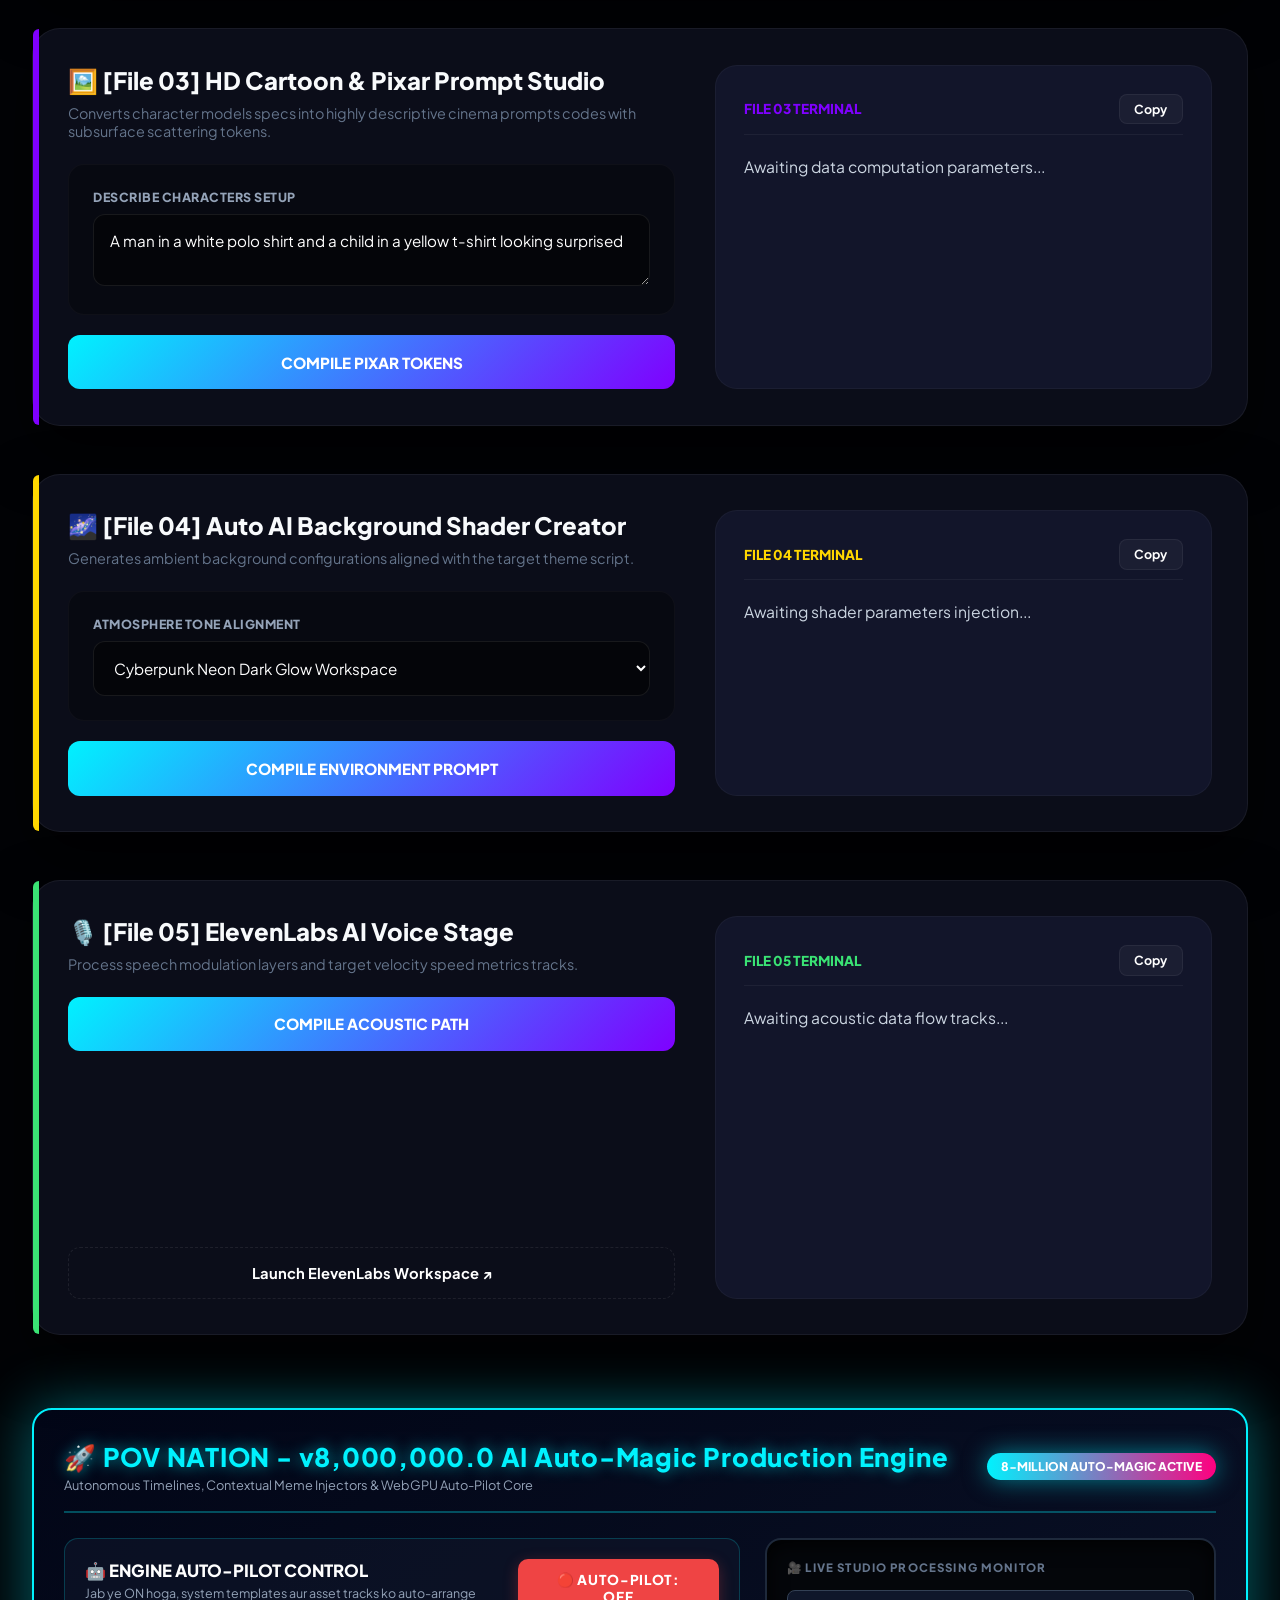
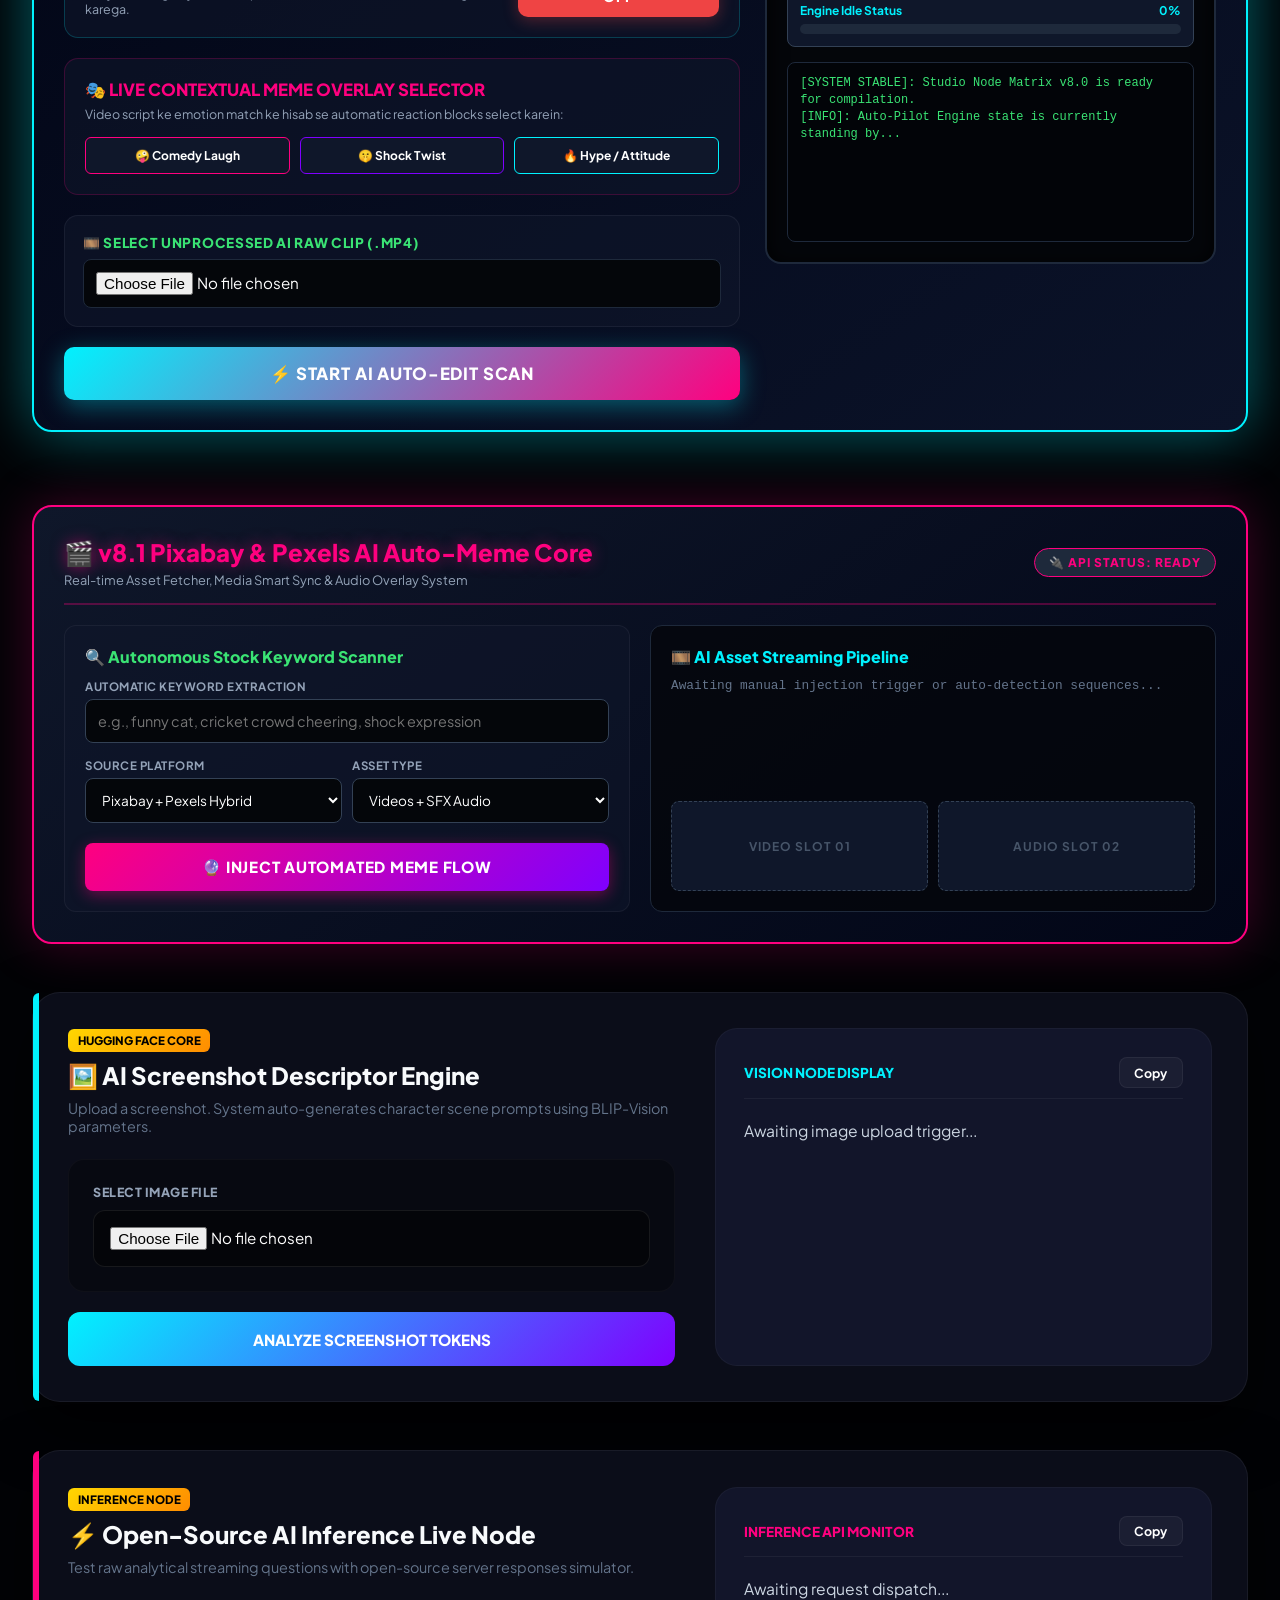
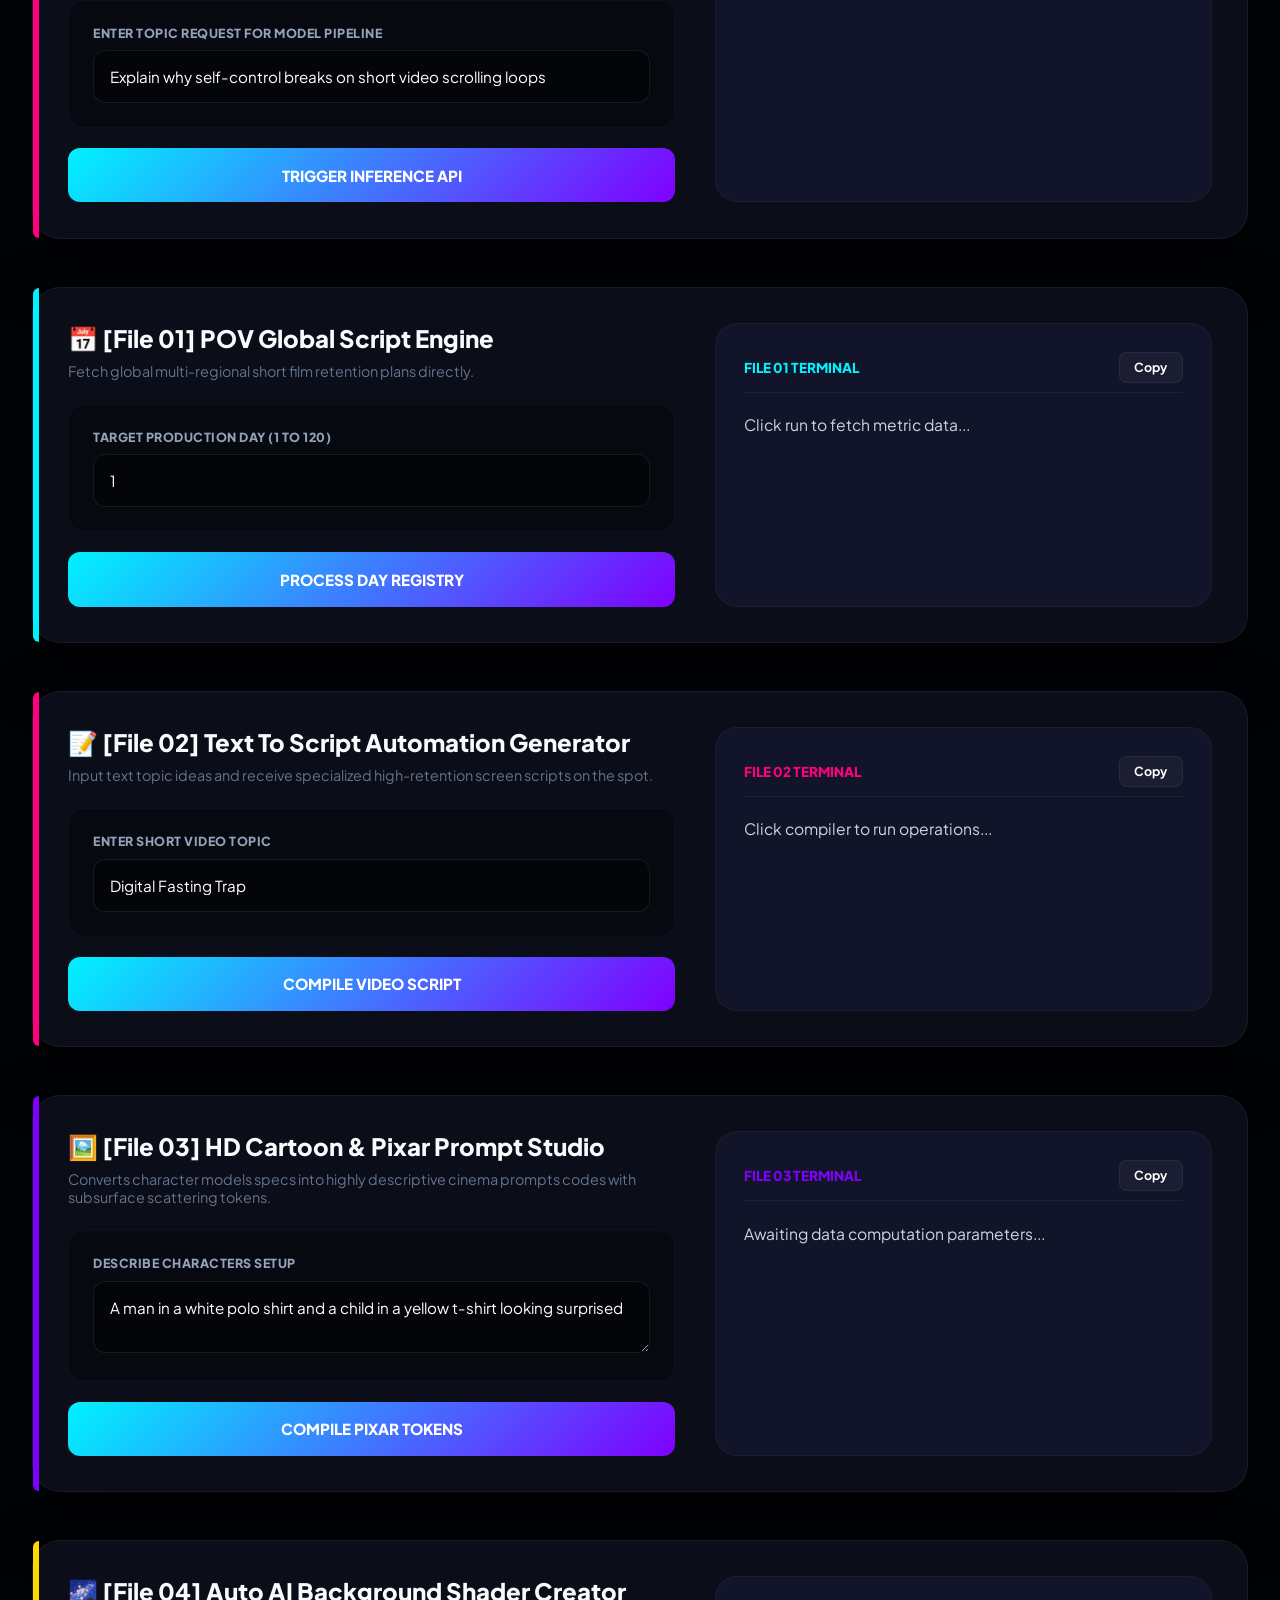
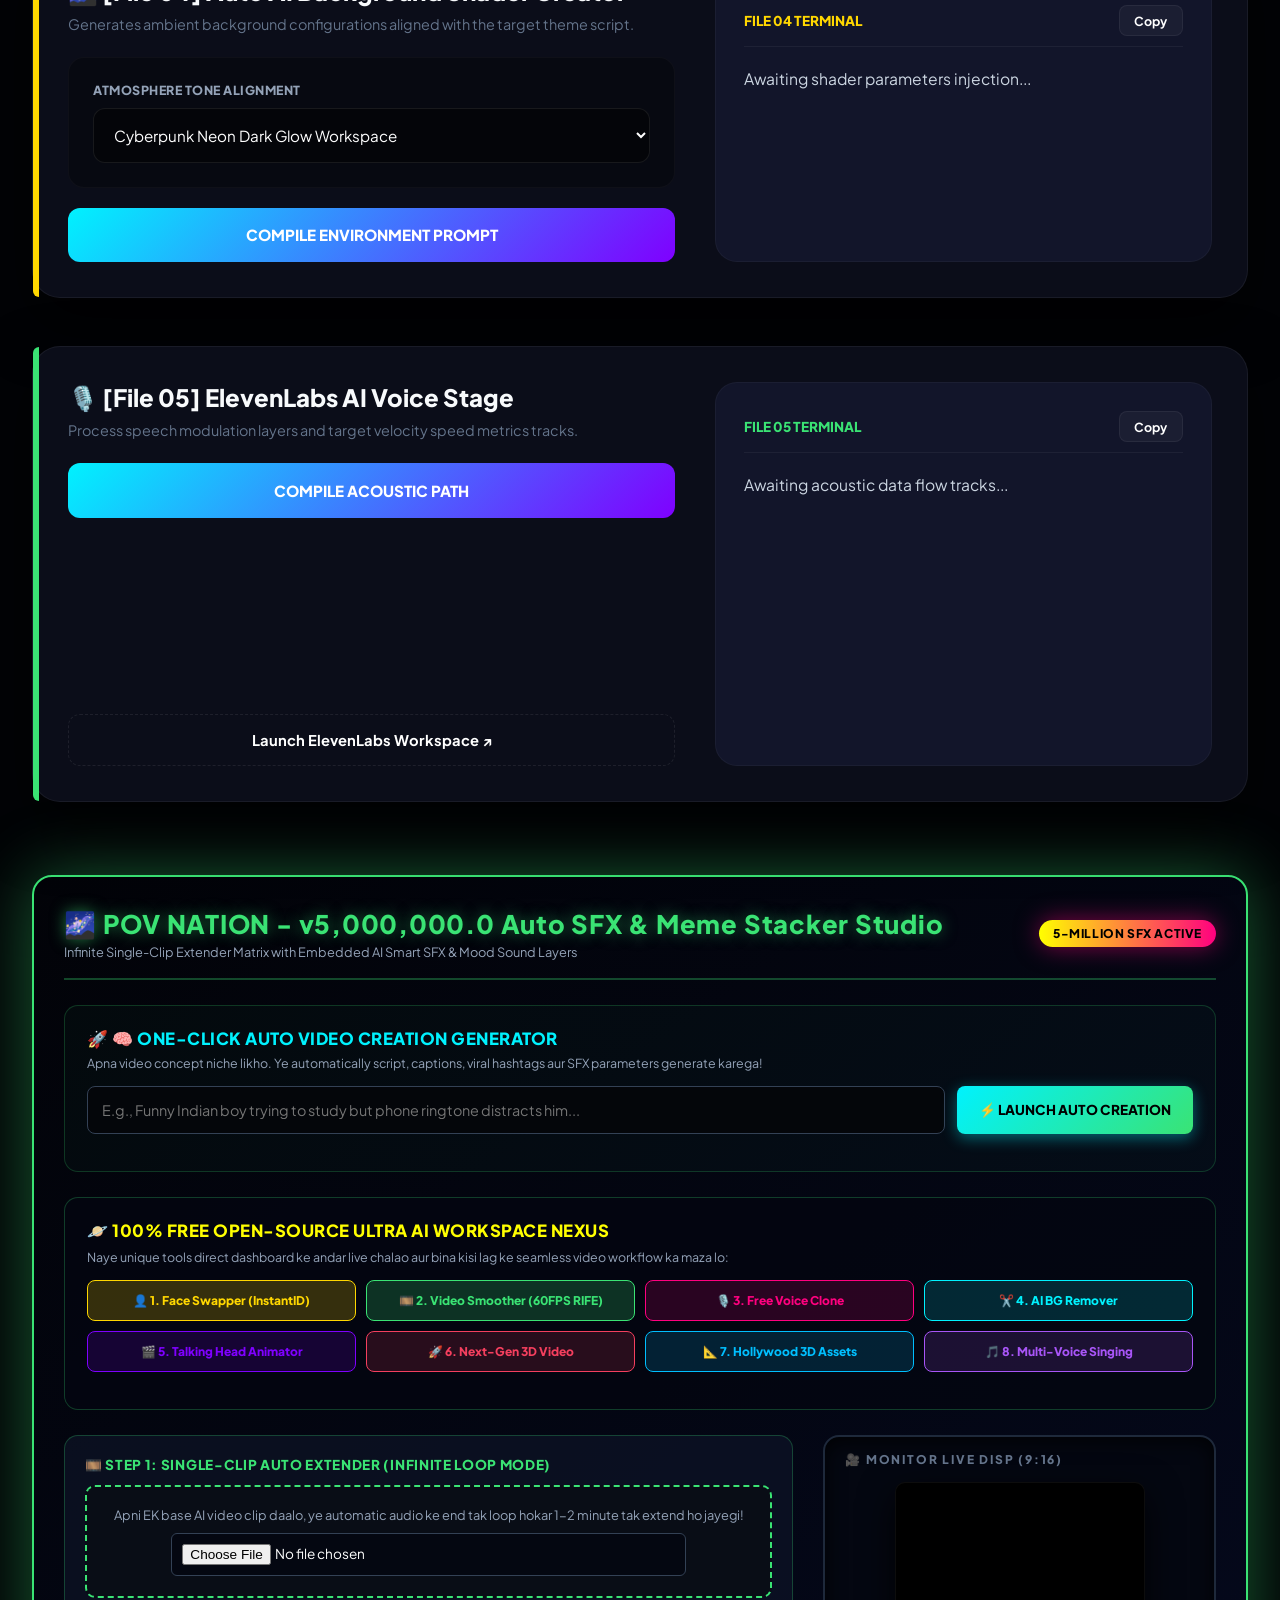
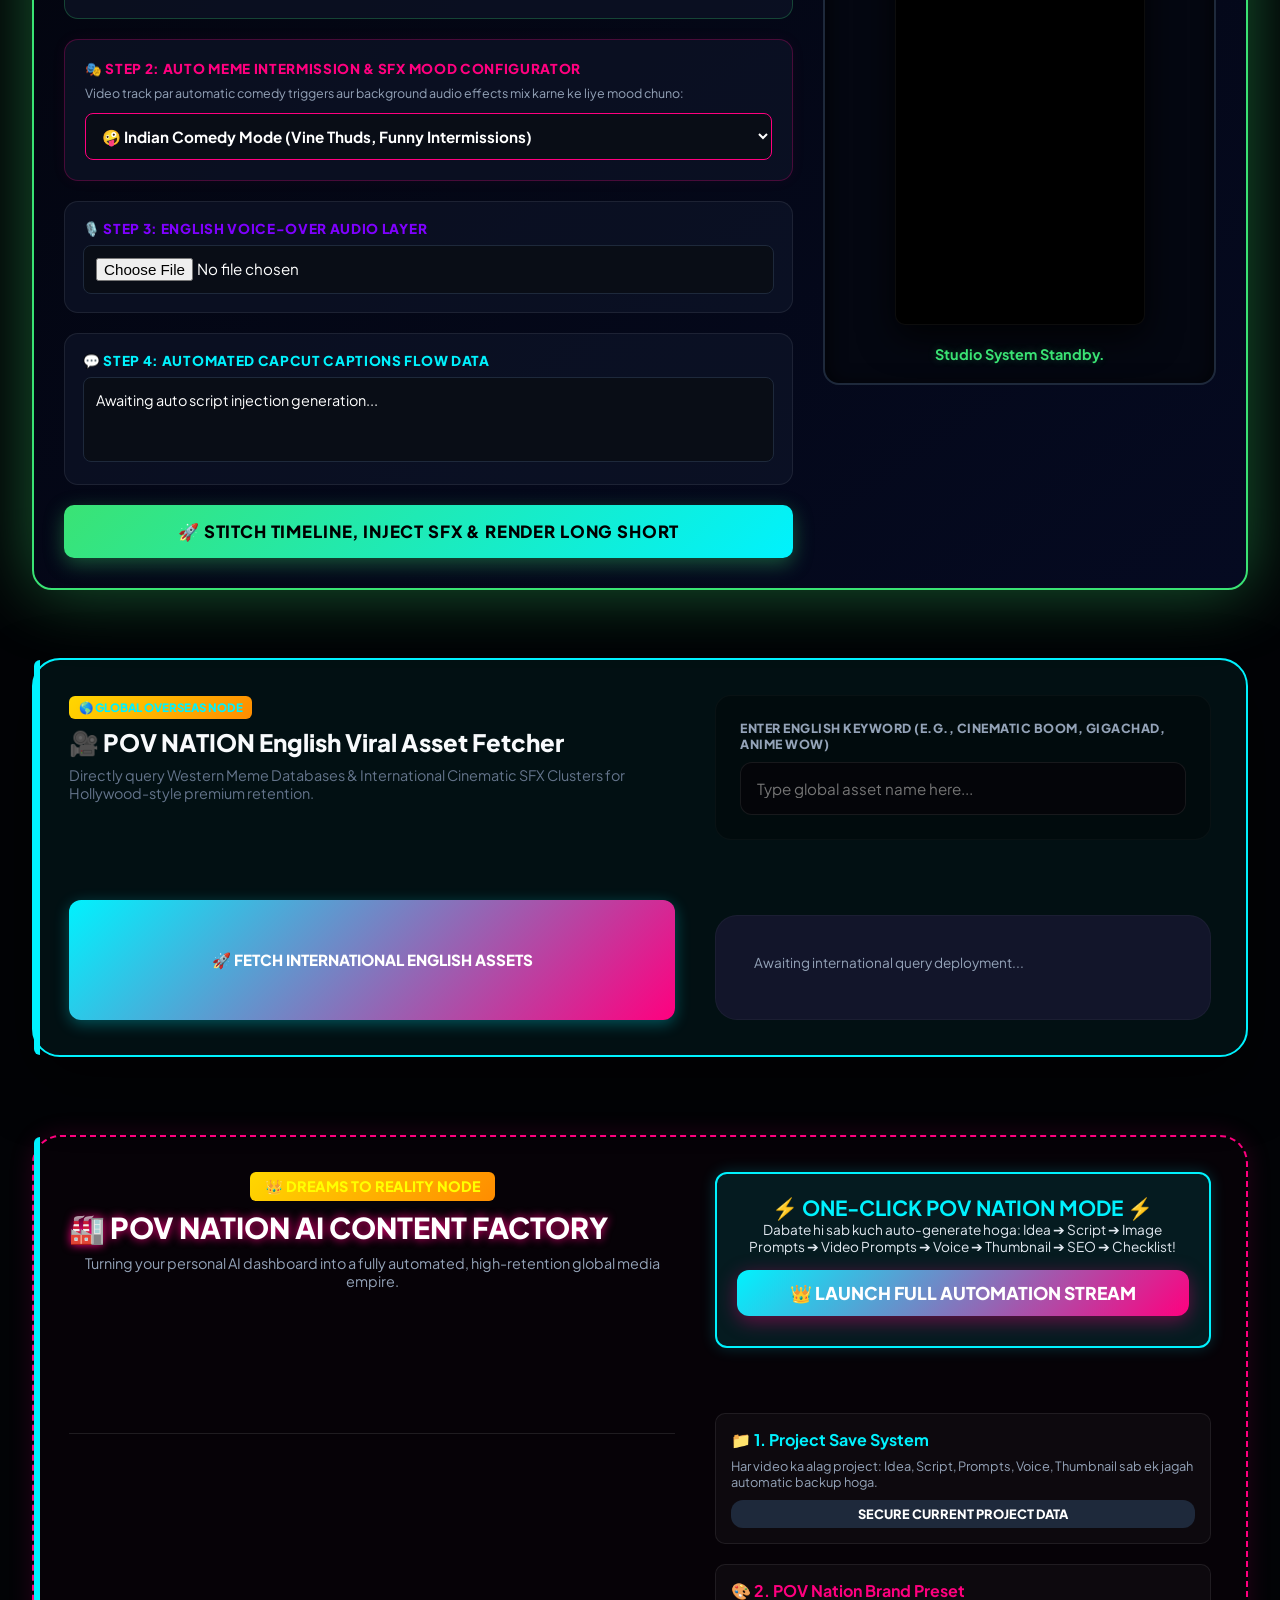
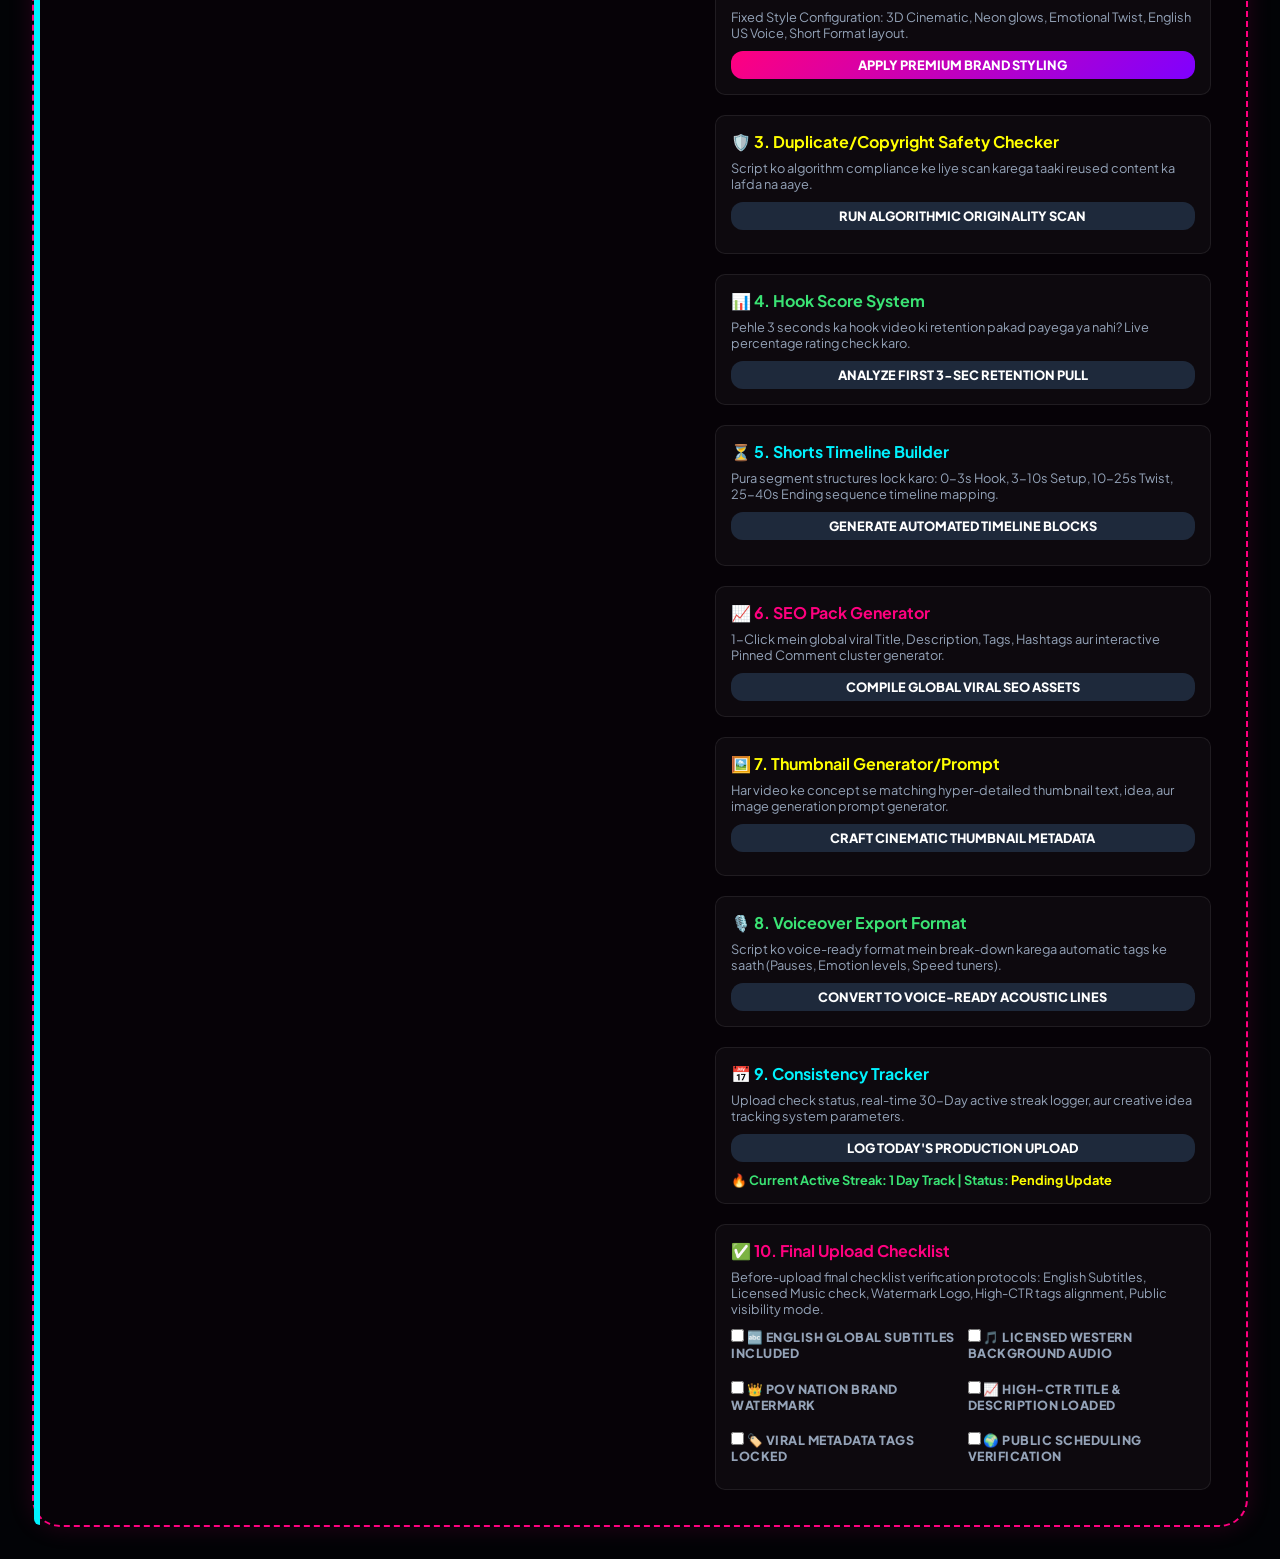
==== commit 83b7ce8e: "Phase 3 Day 1 AI Image Pipeline" ====
--- a/ai_dashboard.html
+++ b/ai_dashboard.html
@@ -75,6 +75,119 @@
         .router-link-tag { display: inline-block; text-align: center; margin-top: 12.25rem; padding: 1rem; border: 1px dashed rgba(255,255,255,0.08); border-radius: 12px; color: #fff; text-decoration: none; font-size: 0.92rem; font-weight: 700; width: 100%; }
         .router-link-tag:hover { background: rgba(255,255,255,0.04); border-color: #fff; }
         .hf-badge { font-size: 0.72rem; font-weight: 800; background: linear-gradient(135deg, #ffd700, #ff8c00); color: #000; padding: 0.25rem 0.6rem; border-radius: 6px; text-transform: uppercase; display: inline-block; margin-bottom: 0.5rem; }
+    
+        /* ================================
+           POV NATION PHASE 3 - AI IMAGE STUDIO
+        ================================= */
+        .phase3-ai-studio {
+            margin: 2rem auto 0 auto;
+            max-width: 1400px;
+            width: calc(100% - 4rem);
+            background: linear-gradient(145deg, rgba(0,242,254,.08), rgba(255,0,127,.06), rgba(127,0,255,.08));
+            border: 2px solid rgba(0,242,254,.35);
+            border-radius: 28px;
+            padding: 2rem;
+            box-shadow: 0 0 60px rgba(0,242,254,.18);
+        }
+        .phase3-headline {
+            display:flex;
+            justify-content:space-between;
+            align-items:center;
+            gap:1rem;
+            flex-wrap:wrap;
+            margin-bottom:1.25rem;
+        }
+        .phase3-headline h2 {
+            margin:0;
+            font-size:1.7rem;
+            font-weight:900;
+            background: linear-gradient(135deg, #fff, var(--neon-blue), var(--neon-pink));
+            -webkit-background-clip:text;
+            -webkit-text-fill-color:transparent;
+        }
+        .phase3-badge {
+            padding:.55rem .9rem;
+            border-radius:999px;
+            background:rgba(58,227,116,.12);
+            border:1px solid var(--neon-green);
+            color:var(--neon-green);
+            font-weight:900;
+            font-size:.78rem;
+            text-transform:uppercase;
+        }
+        .phase3-grid {
+            display:grid;
+            grid-template-columns:1fr 1fr;
+            gap:1.25rem;
+        }
+        .phase3-panel {
+            background:rgba(2,3,6,.65);
+            border:1px solid rgba(255,255,255,.08);
+            border-radius:20px;
+            padding:1.25rem;
+        }
+        .phase3-panel h3 {
+            margin:0 0 .75rem 0;
+            font-size:1.05rem;
+        }
+        .phase3-mini {
+            color:#94a3b8;
+            font-size:.85rem;
+            line-height:1.55;
+            margin-bottom:1rem;
+        }
+        .phase3-actions {
+            display:grid;
+            grid-template-columns:repeat(auto-fit,minmax(170px,1fr));
+            gap:.75rem;
+            margin-top:.9rem;
+        }
+        .phase3-btn {
+            border:none;
+            border-radius:12px;
+            padding:.9rem 1rem;
+            color:#fff;
+            font-weight:900;
+            cursor:pointer;
+            background:linear-gradient(135deg, var(--neon-blue), var(--neon-purple));
+            text-decoration:none;
+            text-align:center;
+            display:inline-block;
+        }
+        .phase3-btn.gold {
+            background:linear-gradient(135deg, #ffd700, #ff007f);
+            color:#020306;
+        }
+        .phase3-btn.green {
+            background:linear-gradient(135deg, #3ae374, #00f2fe);
+            color:#020306;
+        }
+        .phase3-output {
+            width:100%;
+            min-height:240px;
+            background:#040509;
+            border:1px solid rgba(0,242,254,.24);
+            border-radius:14px;
+            color:#e8efff;
+            padding:1rem;
+            line-height:1.55;
+            white-space:pre-wrap;
+        }
+        .phase3-prompt-card {
+            margin-top:.75rem;
+            padding:.85rem;
+            border-radius:14px;
+            background:#080b18;
+            border:1px solid rgba(255,255,255,.08);
+            color:#cbd5e1;
+            font-size:.86rem;
+            line-height:1.55;
+        }
+        @media(max-width:900px){
+            .phase3-ai-studio{width:calc(100% - 1rem); padding:1rem;}
+            .phase3-grid{grid-template-columns:1fr;}
+        }
+
     </style>
 </head>
 <body>
@@ -157,6 +270,57 @@
         <h1>AJIT COMPLETE INFINITY MATRIX - SECURE MODE</h1>
         <div class="live-status">● Protected Platform Operational Shield</div>
     </div>
+
+    
+<!-- ============================= -->
+<!-- POV NATION PHASE 3 DAY 1 -->
+<!-- AI IMAGE GENERATION PIPELINE -->
+<!-- ============================= -->
+<div class="phase3-ai-studio" id="phase3ImageStudio">
+    <div class="phase3-headline">
+        <div>
+            <h2>🎨 Phase 3 Day 1 — AI Image Generation Pipeline</h2>
+            <p class="phase3-mini">POV Engine se image prompts import karo, unhe 9:16 cinematic frames mein convert karo, copy karo, aur free AI image tools mein generate karo.</p>
+        </div>
+        <div class="phase3-badge">FREE-FIRST PIPELINE ACTIVE</div>
+    </div>
+
+    <div class="phase3-grid">
+        <div class="phase3-panel">
+            <h3>🧠 Imported POV Image Prompt</h3>
+            <p class="phase3-mini">Button dabao. Dashboard latest saved POV project se image prompts nikaal lega.</p>
+            <textarea id="phase3ImagePromptInput" class="phase3-output" placeholder="Imported image prompts will appear here..."></textarea>
+            <div class="phase3-actions">
+                <button class="phase3-btn green" onclick="loadPhase3ImagePrompts()">📥 Load From POV Engine</button>
+                <button class="phase3-btn" onclick="buildPhase3PromptPack()">⚡ Build 9:16 Prompt Pack</button>
+                <button class="phase3-btn gold" onclick="copyPhase3PromptPack()">📋 Copy Prompt Pack</button>
+            </div>
+        </div>
+
+        <div class="phase3-panel">
+            <h3>🎬 Cinematic Image Prompt Pack</h3>
+            <p class="phase3-mini">Ye prompts Shorts/Reels ke liye vertical cinematic frames banane ke liye ready honge.</p>
+            <div id="phase3PromptPack" class="phase3-output">Click “Load From POV Engine”, then “Build 9:16 Prompt Pack”.</div>
+            <div class="phase3-actions">
+                <a class="phase3-btn" target="_blank" href="https://www.bing.com/images/create">🖼️ Bing Image Creator</a>
+                <a class="phase3-btn" target="_blank" href="https://huggingface.co/spaces">🤗 Hugging Face Spaces</a>
+                <a class="phase3-btn" target="_blank" href="https://www.capcut.com/">🎞️ CapCut</a>
+            </div>
+        </div>
+    </div>
+
+    <div class="phase3-panel" style="margin-top:1.25rem;">
+        <h3>✅ Phase 3 Day 1 Workflow</h3>
+        <div class="phase3-prompt-card">
+            1. POV Engine open karo → Generate POV Package → Save Project for Dashboard.<br>
+            2. Dashboard open karo → password unlock karo → “Load From POV Engine” dabao.<br>
+            3. “Build 9:16 Prompt Pack” dabao.<br>
+            4. Prompt copy karo → free image tool me paste karo → 5 vertical images generate karo.<br>
+            5. Images ko CapCut me scene order ke hisaab se add karo.
+        </div>
+    </div>
+</div>
+
 
     <div class="apps-grid-container">
 
@@ -1087,5 +1251,91 @@
 });
 </script>
 
+
+<script>
+/* ================================
+   POV NATION PHASE 3 DAY 1
+   AI Image Prompt Pipeline
+================================ */
+function getLatestPOVProjectPhase3(){
+    const raw = localStorage.getItem("POV_NATION_LATEST_PROJECT") || localStorage.getItem("povLatestProject");
+    if(!raw) return null;
+    try { return JSON.parse(raw); } catch(e) { return null; }
+}
+
+function loadPhase3ImagePrompts(){
+    const input = document.getElementById("phase3ImagePromptInput");
+    const pack = document.getElementById("phase3PromptPack");
+    const project = getLatestPOVProjectPhase3();
+
+    if(!project){
+        if(input) input.value = "";
+        if(pack) pack.innerText = "No saved POV project found. First save from POV Engine.";
+        alert("Pehle POV Engine me Generate → Save Project for Dashboard karo.");
+        return;
+    }
+
+    let imagePrompts = "";
+    if(project.sections && project.sections.imagePrompts){
+        imagePrompts = project.sections.imagePrompts;
+    } else if(project.legacyText){
+        imagePrompts = project.legacyText;
+    }
+
+    if(!imagePrompts.trim()){
+        if(pack) pack.innerText = "Project found, but image prompts are empty.";
+        alert("Image prompts empty hain. POV Engine me package generate karke save karo.");
+        return;
+    }
+
+    if(input) input.value = imagePrompts.trim();
+    if(pack) pack.innerText = "✅ Image prompts loaded. Now click “Build 9:16 Prompt Pack”.";
+}
+
+function splitPhase3Prompts(text){
+    const clean = (text || "").trim();
+    if(!clean) return [];
+    const parts = clean.split(/IMAGE PROMPT\s*\d+\s*:/i)
+        .map(x => x.trim())
+        .filter(Boolean);
+    if(parts.length) return parts;
+    return clean.split(/\n\s*\n/).map(x => x.trim()).filter(Boolean);
+}
+
+function buildPhase3PromptPack(){
+    const input = document.getElementById("phase3ImagePromptInput");
+    const pack = document.getElementById("phase3PromptPack");
+    const text = input ? input.value : "";
+    const prompts = splitPhase3Prompts(text);
+
+    if(!prompts.length){
+        alert("Prompt load karo ya paste karo.");
+        return;
+    }
+
+    const upgraded = prompts.map((p, i) => {
+        return `🎬 FRAME ${i + 1} — POV NATION CINEMATIC 9:16
+
+${p}
+
+STYLE UPGRADE:
+vertical 9:16 composition, cinematic Hollywood lighting, ultra-detailed 3D realism, emotional facial expression, neon blue and purple atmosphere, shallow depth of field, dramatic contrast, clean background, high retention YouTube Shorts frame, no text, no watermark, no distorted hands, no extra fingers, no blurry face`;
+    }).join("\n\n==============================\n\n");
+
+    if(pack) pack.innerText = upgraded;
+}
+
+function copyPhase3PromptPack(){
+    const pack = document.getElementById("phase3PromptPack");
+    const text = pack ? pack.innerText.trim() : "";
+    if(!text || text.startsWith("Click") || text.startsWith("No saved")){
+        alert("Pehle prompt pack build karo.");
+        return;
+    }
+    navigator.clipboard.writeText(text);
+    alert("✅ Phase 3 Image Prompt Pack copied!");
+}
+</script>
+
 </body>
 </html>
